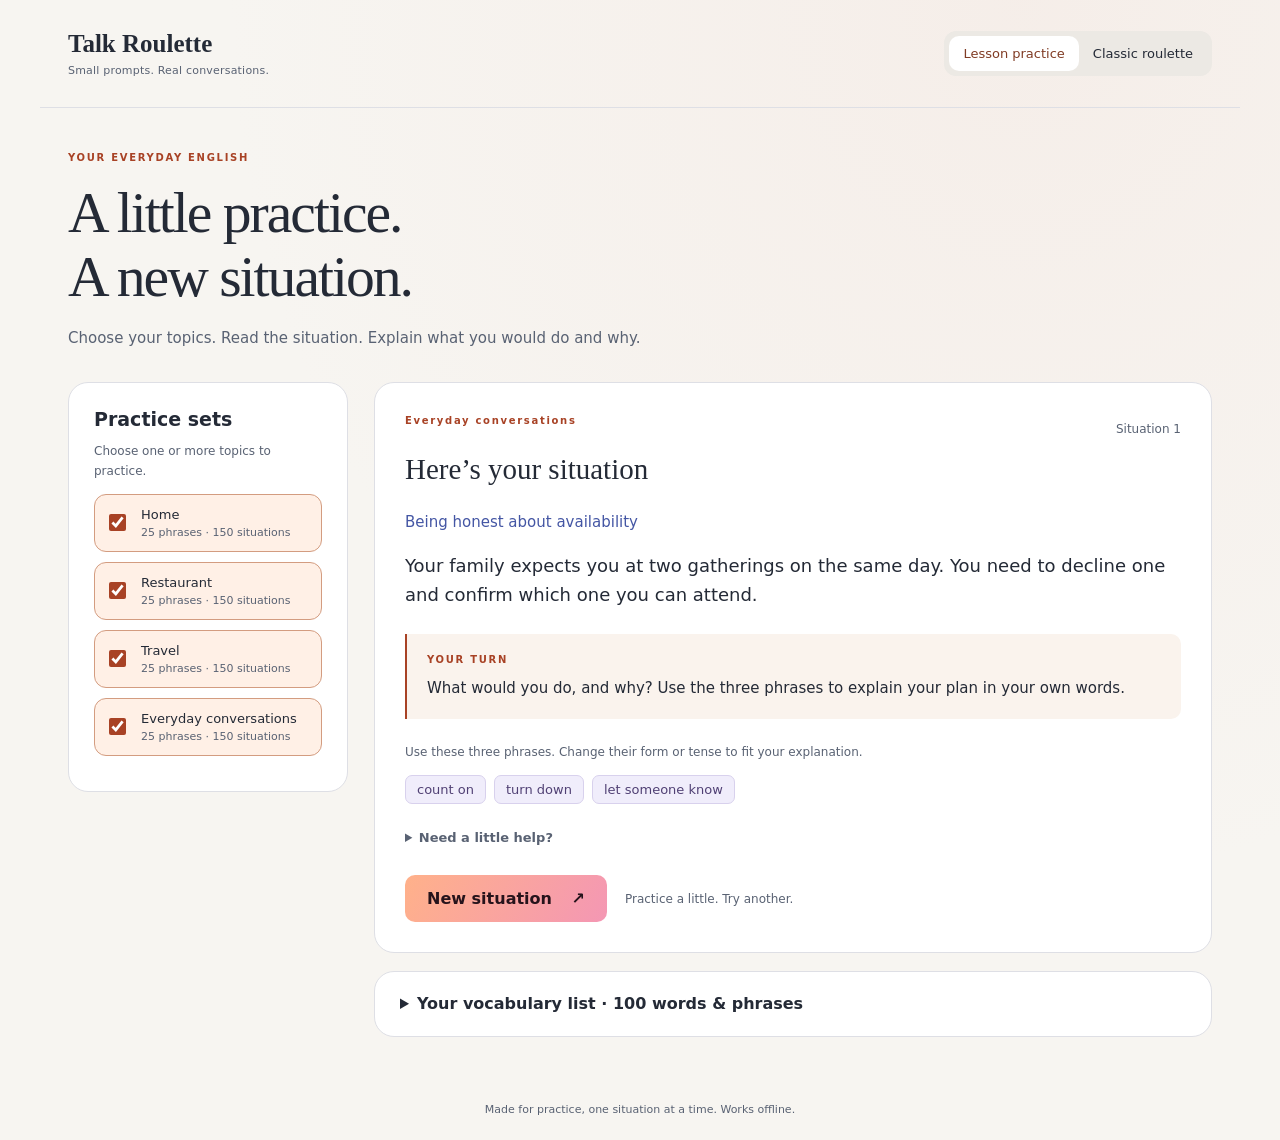
==== talk-roulette-local.html @ 89d262af "Add focused lesson practice with 600 situations" ====
<!doctype html>
<html lang="en">
<head>
  <meta charset="utf-8">
  <meta name="viewport" content="width=device-width, initial-scale=1">
  <meta name="referrer" content="no-referrer">
  <meta http-equiv="Content-Security-Policy" content="default-src 'none'; script-src 'sha256-+f0JRhlHV1u4j/34lYH5n1+6bMmKwL8dFDTgONapnpo=' 'sha256-XhkUv30HkVfGtqtSEreZ3VMHWz1HNEe2LLli3xcn6t0=' 'sha256-cMiueFPdESnlDl1tpIYiHzNS+eynvFLW+pqrecXkegc=' 'sha256-9LUTC6mT2Z07YOoJI+NYKPGxeoe4UgI3QazSeGYtF7g=' 'sha256-QkVeNTtOCby0p5GeZpmZKQQVy9H61ryTBzQaxYfEpSw=' 'sha256-vF025OTNYsyUqaZE3UYlLHuQPVr+I13N0RUQIiwR6gE=' 'sha256-mKtGWg82Imuj1qZDkVDITodIvvyqn/jSWbApBSGGFNY=' 'sha256-P1DRJq47t8rEwnHRCvlI/uJIp7CWoUbq+zN3R05e0s0=' 'sha256-ZBOpkyOiTLamJ7/kazFdhRZPqo9nmVDGp/2yr1srapk=' 'sha256-UBhR+LZJRrpOVf35M1cXKQkWTYa6MKkyT4suhoSghEk=' 'sha256-bs7nS7NuQ9psVlJmbypG0Hg+Tn9Vd6aorrNZZFEwCuk=' 'sha256-jIydXMTmCLUq4cNXGuu9qxNOhXQ/xGZ/Bs4CtIZgZP0=' 'sha256-yib/D6IRPqOoCMBdam6aX2Gv+PabU7okoq9OFKQu2gw=' 'sha256-Pn2omSu35x7U1Ux1uQQveVg5Ri0AQ8q3PGbRSs4l/Tk=' 'sha256-z4EFf5d/RNyv/p8qfxBh35ECWqGA9pK5/dHW1aoiSW4=' 'sha256-Q1oarDthIjd4i8uDq227d7ocByU9cgF2yhEYl2MxK6Y=' 'sha256-ij1s7N6skAjKtwfwikXidcQd2rsW6ZqkRCgFw77H05k=' 'sha256-zpotSf3alRjBlmgFWqmUjxkc6HnEou5CPu5vLT6xNcI=' 'sha256-Ay0xOU+L3UkQ7f04YeWyjYKT1fC8LINR+S+rWQGPm2Q=' 'sha256-A+uxzl5M8wzmVUL1gNlASUuQ7Lhn3UtP5m0Rg0Yxaxo=' 'sha256-hJeS+QMdokSL0hwn3Il37nTkaonFmW4JFaKz/KSpNOc=' 'sha256-lDssAZh33HTLPd367rzStL/ixxC+M/y3Zg3MazQ0Pbw=' 'sha256-WN8OWRLkWNrybqhWtjpu0NhsgEoTaCEDAM1KRnRzNkw='; style-src 'sha256-6LBCl2h7BvR854lHmk1/a404PgtTEFKU5ddB5mercrw='; img-src 'self' data:; connect-src 'none'; base-uri 'none'; form-action 'none'">
  <title>Talk Roulette | Lesson practice</title>
  <style>
:root{color-scheme:light;--bg:#f7f5f1;--panel:#ffffff;--ink:#242a36;--muted:#596273;--line:#dedfe5;--accent:#a84225;--blue:#4456a4;--radius:20px;font-family:Inter,system-ui,-apple-system,sans-serif;color:var(--ink);background:var(--bg)}

*{box-sizing:border-box}
[hidden]{display:none!important}
body{margin:0;background:radial-gradient(ellipse at 80% 0,#f2dfd855,transparent 55%);min-height:100vh}
button,input,textarea,select{font:inherit}
button,select,summary{cursor:pointer}
button{color:var(--ink);background:#f1f2f5;border:1px solid var(--line);padding:10px 14px;border-radius:10px}
button:hover{background:#e4e7ed}
button:disabled{opacity:.45;cursor:not-allowed}
a{color:inherit}
button:focus-visible,a:focus-visible,input:focus-visible,select:focus-visible,textarea:focus-visible,summary:focus-visible{outline:2px solid var(--accent);outline-offset:4px}
input,textarea,select{background:var(--panel);color:var(--ink);border:1px solid #a7afbd;border-radius:9px;padding:11px;width:100%}
textarea{resize:vertical}
input::placeholder,textarea::placeholder{color:var(--muted);opacity:1}
label{display:grid;gap:8px;font-size:13px;font-weight:600}
h1,h2,h3,p{margin-top:0}
h1{font-family:Georgia,serif;font-size:clamp(36px,4.5vw,58px);font-weight:400;letter-spacing:-2px;line-height:1.12;margin-bottom:16px}
h2{font-size:19px}
h3{font-size:15px}
p{line-height:1.65}
summary{font-weight:600;line-height:1.5}
details[open]>summary{margin-bottom:20px}

.topbar{max-width:1200px;margin:auto;padding:30px 28px;display:flex;justify-content:space-between;align-items:center;gap:22px;border-bottom:1px solid var(--line)}
.brand{font-family:Georgia,serif;font-weight:bold;font-size:25px;text-decoration:none}
.brand span{display:block;font-family:system-ui,sans-serif;font-weight:400;font-size:11px;letter-spacing:.2px;color:var(--muted);margin-top:6px}
nav{display:flex;padding:5px;background:#ece9e4;border-radius:12px}
nav button{border:0;background:transparent;font-size:13px}
nav button[aria-pressed=true]{background:#ffffff;color:#803b24}
main{max-width:1200px;margin:auto;padding:42px 28px}
.intro{margin-bottom:32px}
.intro>p:last-child{color:var(--muted);font-size:15px}
.eyebrow{font-size:10px;letter-spacing:1.7px;font-weight:700;color:var(--accent);margin-bottom:14px}
.workspace{display:grid;grid-template-columns:280px minmax(0,1fr);gap:26px;align-items:start}
.panel{background:var(--panel);border:1px solid var(--line);border-radius:var(--radius);padding:25px}
.section-heading{display:flex;justify-content:space-between;align-items:center;gap:10px}
.section-heading h2{margin-bottom:0}
.library .section-heading{margin-bottom:12px}
.small{font-size:12px}
.muted{color:var(--muted)}

.set-row{display:flex;gap:8px;align-items:center;margin:10px 0;padding:12px 10px;border:1px solid var(--line);border-radius:12px}
.set-row:has(input:checked){background:#fff0e6;border-color:#d39c80}
.set-row label{display:flex;flex:1;align-items:center;gap:12px;cursor:pointer;min-width:0}
.set-row input{width:17px;height:17px;accent-color:var(--accent);flex-shrink:0}
.set-row strong{display:block;font-weight:500;overflow-wrap:anywhere}
.set-row small{display:block;color:var(--muted);font-size:11px;font-weight:400;margin-top:4px}
.library>p:last-child{margin-bottom:0}
.practice-column{display:grid;gap:18px}

.challenge{padding:30px}
.challenge h2{font-family:Georgia,serif;font-size:29px;font-weight:400;margin-top:9px}
.scene-intro{color:var(--blue);font-size:15px;margin-bottom:16px}
#scene-events p{font-size:18px;line-height:1.65;margin-bottom:12px}
.task-box{background:#faf3ed;border-left:2px solid var(--accent);border-radius:0 10px 10px 0;padding:18px 20px;margin:24px 0}
.task-box .eyebrow{margin-bottom:8px}
.task-box p:last-child{margin-bottom:0;font-size:15px}
.chips{display:flex;gap:8px;flex-wrap:wrap}
.chip{background:#f0edfb;border:1px solid #d8d1ed;border-radius:7px;padding:6px 11px;font-size:13px;color:#504074;overflow-wrap:anywhere}
#hints{margin-top:24px}
#hints summary{font-size:13px;color:var(--muted)}
.hint-entry{font-size:13px;border-top:1px solid var(--line);padding-top:12px}
.hint-entry p{margin:6px 0;color:var(--muted)}
.hint-entry strong{color:var(--ink)}
.generate-row{display:flex;gap:18px;align-items:center;margin-top:28px}
.primary{background:linear-gradient(120deg,#ffb18a,#f497b4);border:0;color:#26131b;font-weight:700;padding:14px 22px}
.primary:hover{background:#ffbf9e}
.primary span{margin-left:14px}
.vocabulary{padding:20px 25px}
.vocab-group{margin-top:20px}
.vocab-word{display:flex;gap:16px;padding:10px 0;border-top:1px solid var(--line);font-size:13px}
.vocab-word strong{min-width:115px;flex:0 0 30%;overflow-wrap:anywhere}
.vocab-word span{color:var(--muted)}

footer{padding:24px;text-align:center;color:var(--muted);font-size:11px}
#roulette-panel{max-width:760px;margin:40px auto;text-align:center}
.classic-card{margin:30px 0;min-height:240px;display:flex;flex-direction:column;justify-content:center}
.classic-card h2{font-size:30px;line-height:1.5;font-family:Georgia,serif;font-weight:400}
#roulette-panel>.muted{margin-top:20px}

@media(max-width:800px){.workspace{grid-template-columns:1fr}
.library #set-list{display:grid;grid-template-columns:1fr 1fr;gap:0 12px}
.intro br{display:none}
.topbar{padding:22px 20px}
main{padding:28px 20px}
.topbar{align-items:flex-start}
.brand span{max-width:160px}
nav{flex-direction:column}
.challenge{padding:24px}
.generate-row>.small{display:none}
}

@media(max-width:450px){.library #set-list{grid-template-columns:1fr}
.topbar{gap:10px}
.brand{font-size:22px}
nav button{font-size:11px;padding:8px}
.panel{padding:20px}
main{padding:28px 14px}
.library #set-list{gap:0}
.set-row{margin:5px 0}
.vocab-word{gap:10px}
}

@media(prefers-reduced-motion:no-preference){button{transition:background .15s ease}
.challenge{animation:appear .3s ease}
@keyframes appear{from{opacity:.4;transform:translateY(6px)}
to{opacity:1;transform:none}
}
}

</style>
</head>
<body>
  <header class="topbar">
    <a class="brand" href="#">Talk Roulette<span>Small prompts. Real conversations.</span></a>
    <nav aria-label="Practice mode">
      <button id="lesson-mode" aria-pressed="true">Lesson practice</button>
      <button id="roulette-mode" aria-pressed="false">Classic roulette</button>
    </nav>
  </header>
  <main>
    <section id="lesson-panel" aria-labelledby="page-title">
      <div class="intro"><p class="eyebrow">YOUR EVERYDAY ENGLISH</p><h1 id="page-title">A little practice.<br>A new situation.</h1><p>Choose your topics. Read the situation. Explain what you would do and why.</p></div>
      <div class="workspace">
        <aside class="panel library" aria-labelledby="sets-heading">
          <div class="section-heading"><h2 id="sets-heading">Practice sets</h2></div>
          <p class="small muted">Choose one or more topics to practice.</p>
          <div id="set-list"></div>
        </aside>
        <div class="practice-column">
          <article class="panel challenge" aria-labelledby="situation-heading">
            <div id="challenge-content" aria-live="polite" aria-atomic="true">
              <div class="section-heading"><p id="context-label" class="eyebrow"></p><span id="round-label" class="small muted"></span></div>
              <h2 id="situation-heading">Here’s your situation</h2>
              <p id="scene-intro" class="scene-intro"></p><div id="scene-events"></div>
              <div class="task-box"><p class="eyebrow">YOUR TURN</p><p id="task"></p></div>
              <p class="small muted">Use these three phrases. Change their form or tense to fit your explanation.</p><div id="target-words" class="chips"></div>
            </div>
            <details id="hints"><summary>Need a little help?</summary><div id="hint-content"></div></details>
            <div class="generate-row"><button id="next" class="primary">New situation <span aria-hidden="true">↗</span></button><span class="small muted">Practice a little. Try another.</span></div>
          </article>
          <details class="panel vocabulary"><summary id="vocabulary-summary">Your vocabulary list</summary><div id="vocabulary-list"></div></details>
        </div>
      </div>
    </section>
    <section id="roulette-panel" hidden aria-labelledby="classic-title"><p class="eyebrow">THE ORIGINAL</p><h1 id="classic-title">One minute on anything.</h1><article class="panel classic-card" aria-live="polite"><p id="classic-label" class="eyebrow">WORD OR QUESTION</p><h2 id="classic-prompt">Press the button and start talking.</h2></article><button id="classic-next" class="primary">Generate</button><p class="muted">50 words. 50 questions. Plenty to talk about.</p></section>
  </main>
  <footer>Made for practice, one situation at a time. Works offline.</footer>
  <script>
// 50 questions + 50 words, pulled from mixed themes.
// Each item is designed to sustain at least one minute of talking.

const QUESTIONS = [
  { theme: "Tech",        text: "If you could delete one app from every phone on Earth, which one — and what would people do instead?" },
  { theme: "Tech",        text: "What piece of technology from your childhood do you actually miss?" },
  { theme: "Tech",        text: "Should robots take the jobs people enjoy, or only the jobs people hate?" },
  { theme: "Tech",        text: "What small invention changed your daily life more than the internet did?" },
  { theme: "Tech",        text: "If your phone could talk about you for one minute, what would it say?" },
  { theme: "Tech",        text: "Would you let an AI plan a whole week of your life? Where would you draw the line?" },
  { theme: "Science",     text: "What did you believe as a child that turned out to be completely wrong?" },
  { theme: "Science",     text: "If you could understand one animal's language for a day, which animal would you pick?" },
  { theme: "Science",     text: "Why are people afraid of things that are statistically very safe?" },
  { theme: "Science",     text: "What experiment would you run if money and rules didn't exist?" },
  { theme: "Science",     text: "Is it better to know the truth or to be happy?" },
  { theme: "Space",       text: "Would you take a one-way ticket to Mars? What three things would go in your bag?" },
  { theme: "Space",       text: "If aliens watched Earth for exactly one day, what would confuse them most?" },
  { theme: "Space",       text: "What should we send into space as a message about humans?" },
  { theme: "Space",       text: "Will humans live on another planet in your lifetime? Do you want that?" },
  { theme: "Sports",      text: "Why do people cry about a game they didn't play in?" },
  { theme: "Sports",      text: "Invent a sport that doesn't exist yet. How do you win it?" },
  { theme: "Sports",      text: "Is losing more useful than winning?" },
  { theme: "Sports",      text: "If you had to be a professional athlete tomorrow, which sport gives you the best chance?" },
  { theme: "Food",        text: "What food does everyone love that you secretly don't understand?" },
  { theme: "Food",        text: "Describe your perfect meal — and say who is sitting at the table." },
  { theme: "Food",        text: "Should restaurants have no menu at all and just cook what they want for you?" },
  { theme: "Food",        text: "What smell from a kitchen will you never forget?" },
  { theme: "Travel",      text: "What is the strangest place you have ever slept?" },
  { theme: "Travel",      text: "Ten cities once, or one city ten times?" },
  { theme: "Travel",      text: "You have to live inside an airport for a month. How do you survive it?" },
  { theme: "Travel",      text: "Which city do you want to see before it changes completely?" },
  { theme: "Music",       text: "What song would you use to describe your last year?" },
  { theme: "Music",       text: "Can you hate a song and still sing along to it? Why does that happen?" },
  { theme: "Music",       text: "If your morning had a soundtrack, what would be playing?" },
  { theme: "Art",         text: "Should famous paintings stay in museums, or hang in the street where everyone sees them?" },
  { theme: "Film",        text: "Which movie ending would you rewrite, and how?" },
  { theme: "History",     text: "Which year in history would you visit for exactly one hour?" },
  { theme: "History",     text: "What thing we do today will look completely crazy in 100 years?" },
  { theme: "History",     text: "Who from the past would be most shocked by the world right now?" },
  { theme: "Nature",      text: "If you could stop one season from ever ending, which one?" },
  { theme: "Nature",      text: "What natural place made you feel small?" },
  { theme: "Nature",      text: "Should some parts of the world be closed to people forever?" },
  { theme: "Mind",        text: "What lie do people tell themselves every morning?" },
  { theme: "Mind",        text: "Do you become a slightly different person in another language?" },
  { theme: "Mind",        text: "What compliment do you still remember years later?" },
  { theme: "Mind",        text: "Can you be close friends with someone who disagrees with you about everything?" },
  { theme: "Mind",        text: "What makes a stranger interesting in the first ten seconds?" },
  { theme: "Work",        text: "If work paid nothing, what would you still get up and do?" },
  { theme: "Work",        text: "You get one free year and enough money. What happens in that year?" },
  { theme: "Work",        text: "Should everyone have to work one month in a shop or a restaurant?" },
  { theme: "Money",       text: "What is the best thing you ever bought for very little money?" },
  { theme: "Everyday",    text: "Which rule in your country would you delete tomorrow morning?" },
  { theme: "Future",      text: "What will your generation be remembered for?" },
  { theme: "Future",      text: "If you had to teach one skill to every person alive, what would it be?" }
];

const WORDS = [
  { theme: "Tech",     text: "Algorithm" },
  { theme: "Tech",     text: "Notification" },
  { theme: "Tech",     text: "Password" },
  { theme: "Tech",     text: "Robot" },
  { theme: "Tech",     text: "Screen time" },
  { theme: "Tech",     text: "Drone" },
  { theme: "Science",  text: "Gravity" },
  { theme: "Science",  text: "Evolution" },
  { theme: "Science",  text: "Experiment" },
  { theme: "Science",  text: "Brain" },
  { theme: "Science",  text: "Energy" },
  { theme: "Space",    text: "Black hole" },
  { theme: "Space",    text: "Astronaut" },
  { theme: "Space",    text: "Telescope" },
  { theme: "Space",    text: "Orbit" },
  { theme: "Space",    text: "Moon landing" },
  { theme: "Sports",   text: "Marathon" },
  { theme: "Sports",   text: "Referee" },
  { theme: "Sports",   text: "Teammate" },
  { theme: "Sports",   text: "Injury" },
  { theme: "Sports",   text: "Stadium" },
  { theme: "Food",     text: "Spice" },
  { theme: "Food",     text: "Leftovers" },
  { theme: "Food",     text: "Street food" },
  { theme: "Food",     text: "Breakfast" },
  { theme: "Travel",   text: "Airport" },
  { theme: "Travel",   text: "Suitcase" },
  { theme: "Travel",   text: "Border" },
  { theme: "Travel",   text: "Souvenir" },
  { theme: "Travel",   text: "Map" },
  { theme: "Nature",   text: "Thunderstorm" },
  { theme: "Nature",   text: "Desert" },
  { theme: "Nature",   text: "Sunrise" },
  { theme: "Nature",   text: "Ocean floor" },
  { theme: "Music",    text: "Rhythm" },
  { theme: "Music",    text: "Silence" },
  { theme: "Art",      text: "Graffiti" },
  { theme: "Art",      text: "Museum" },
  { theme: "History",  text: "Revolution" },
  { theme: "History",  text: "Ruins" },
  { theme: "History",  text: "Castle" },
  { theme: "Mind",     text: "Memory" },
  { theme: "Mind",     text: "Boredom" },
  { theme: "Mind",     text: "Jealousy" },
  { theme: "Mind",     text: "Curiosity" },
  { theme: "Mind",     text: "Habit" },
  { theme: "Work",     text: "Deadline" },
  { theme: "Work",     text: "Salary" },
  { theme: "Work",     text: "Retirement" },
  { theme: "Everyday", text: "Superstition" }
];

</script>
  <script>
// Content files register vocabulary separately from complete, matching situations.
window.PracticeContent = {
  vocabulary: {},
  situations: { home: [], restaurant: [], travel: [], everyday: [] },
  add(set, context, terms, scenes) {
    const target = this.situations[set];
    for (const text of scenes) {
      target.push({ id: `${set}-${target.length + 1}`, context, terms, text });
    }
  }
};

</script>
  <script>
PracticeContent.vocabulary.home = [
  ['wipe down', 'Clean a surface with a cloth.', 'I wiped down the table after breakfast.'],
  ['scrub off', 'Remove something by rubbing hard.', 'I scrubbed the dried sauce off the tray.'],
  ['clear out', 'Remove unwanted things from a space.', 'We cleared out the cupboard to make room.'],
  ['get rid of', 'Remove something you no longer want.', 'I need to get rid of this broken chair.'],
  ['air out', 'Let fresh air into a room or item.', 'I opened the windows to air out the room.'],
  ['put together', 'Assemble something from separate parts.', 'We put together the new bookshelf.'],
  ['take apart', 'Separate something into its pieces.', 'We took apart the desk before moving it.'],
  ['put away', 'Return something to its proper place.', 'Please put away your tools when you finish.'],
  ['sort out', 'Organize something or solve a problem.', 'We need to sort out the bills.'],
  ['stock up on', 'Get extra supplies for later.', 'We stocked up on groceries before the storm.'],
  ['run out of', 'Have none of something left.', 'We have run out of laundry detergent.'],
  ['make room for', 'Create space for someone or something.', 'I moved the boxes to make room for a desk.'],
  ['pick up', 'Collect something or lift it from a surface.', 'I picked up the toys from the floor.'],
  ['take out', 'Move something from inside to outside.', 'I took out the rubbish after dinner.'],
  ['hang up', 'Put something on a hook or hanger.', 'I hung up my wet coat near the door.'],
  ['fold up', 'Fold something into a smaller shape.', 'We folded up the spare chairs.'],
  ['look after', 'Take care of someone or something.', 'Could you look after my plants this weekend?'],
  ['deal with', 'Take action to handle a problem or task.', 'We need to deal with the damp cupboard.'],
  ['set up', 'Arrange something so it is ready to use.', 'I set up a desk in the spare room.'],
  ['turn down', 'Reduce a setting, such as volume or heat.', 'Could you turn down the music?'],
  ['turn off', 'Stop a device or supply from operating.', 'I turned off the lights before leaving.'],
  ['check on', 'See whether someone or something is all right.', 'I will check on the plants tomorrow.'],
  ['keep up with', 'Continue managing tasks as they arise.', 'I struggle to keep up with the laundry.'],
  ['give away', 'Give something to someone without charging.', 'We gave away the clothes we no longer needed.'],
  ['put off', 'Delay doing something until later.', 'I cannot put off cleaning the spare room any longer.']
];

</script>
  <script>
PracticeContent.add('home', 'Cleaning up at home', ['wipe down', 'scrub off', 'put away'], [
  'Breakfast has left sticky juice on the table and dried porridge on a bowl. The clean dishes are still on the draining board.',
  'After baking, the worktop is dusty with flour and icing has hardened on a tray. Your baking tools are scattered nearby.',
  'You have finished a craft project. Glue has dried on a plastic mat, the desk is dusty, and your supplies need storing.',
  'A family dinner is over. The table is greasy, sauce is stuck to a serving dish, and clean glasses are waiting on a tray.',
  'You have repotted some plants. Soil covers the bench, mud has dried on a plastic pot, and your gardening tools are lying outside.'
]);
PracticeContent.add('home', 'Making space at home', ['clear out', 'get rid of', 'make room for'], [
  'Your wardrobe is packed with clothes you never wear. Several hangers are broken, and your winter coats have nowhere to go.',
  'The spare room is full of old boxes. Some are damaged beyond use, and a relative needs space to stay next week.',
  'Your kitchen drawer is jammed with unused utensils and broken gadgets. You have bought a new set of cooking tools.',
  'The garage is crowded with abandoned projects. Some materials are unusable, and you need space for your bicycle.',
  'A storage cupboard contains expired products and things nobody uses. You need somewhere to keep fresh towels for visitors.'
]);
PracticeContent.add('home', 'Freshening a room', ['air out', 'wipe down', 'put away'], [
  'A guest room has been closed for months. The bedside table is dusty, and spare blankets are piled on the chair.',
  'After a long study session, your room feels stuffy. There are drink marks on the desk and books covering the bed.',
  'The living room smells of cooking. The coffee table is sticky, and board games from last night are still on the floor.',
  'You have unpacked a room after decorating. It smells stale, the shelves are dusty, and household supplies need returning to their cupboards.',
  'Rain kept everyone indoors all weekend. The playroom feels stuffy, the low table is grubby, and toys are scattered everywhere.'
]);
PracticeContent.add('home', 'Sorting household belongings', ['sort out', 'give away', 'put away'], [
  'You have mixed together winter clothes, summer clothes, and things that no longer fit. A charity collection is coming tomorrow.',
  'Three boxes contain books from different rooms. Some are duplicates you could donate; the rest belong on your shelves.',
  'You have inherited a collection of kitchenware. Your neighbor wants the spare mugs, but first you need to decide what to keep.',
  'Your children have mixed their current toys with ones they have outgrown. A younger cousin would enjoy the unused ones.',
  'Old hobby supplies cover the dining table. A community group can use the materials you no longer need, and you want your table back.'
]);
PracticeContent.add('home', 'Finishing a household cleanup', ['pick up', 'take out', 'wipe down'], [
  'After a party, paper cups are scattered on the floor, the rubbish bin is full, and the table is covered in drink rings.',
  'You have opened several deliveries. Packaging covers the floor, the recycling box is full, and dust has settled on the hallway shelf.',
  'After a picnic in the garden, napkins are scattered on the grass, rubbish needs carrying outside, and the patio table is sticky.',
  'The children have finished making decorations. Paper scraps cover the floor, the wastebasket is full, and glitter is on the table.',
  'You have cleaned a cupboard. Loose wrappers remain on the floor, a rubbish bag is ready by the door, and the empty shelves are dusty.'
]);
PracticeContent.add('home', 'Managing laundry', ['hang up', 'fold up', 'put away'], [
  'The washing machine has finished. Shirts need drying on hangers, dry towels are spread over the sofa, and your drawers are empty.',
  'You are packing away laundry before visitors arrive. Damp jackets need hanging, clean bedding needs folding, and socks need returning to drawers.',
  'Your teenager has left clean clothes in a heap. Some shirts are still damp, while the dry T-shirts need folding and storing.',
  'Rain interrupted laundry day. Coats need an indoor drying spot, dry sheets are lying on the bed, and clean clothes block the hallway.',
  'You have washed the guest-room linen. A damp dressing gown needs hanging, the spare blanket needs folding, and everything needs a proper place.'
]);
PracticeContent.add('home', 'Preparing for a busy week', ['stock up on', 'run out of', 'put away'], [
  'There is no laundry detergent left, and next week will be busy. A grocery delivery has also arrived and is blocking the kitchen.',
  'You have used the last roll of kitchen paper. Several relatives are visiting for the weekend, and your latest shopping is still in bags.',
  'There is no breakfast cereal left. You want enough groceries for a week of early starts, but the cupboard needs organizing after shopping.',
  'The last dishwasher tablet is gone. You will be cooking for friends for several days, and yesterday’s supplies remain on the counter.',
  'You have no bin bags left. Shops will close for a holiday, and the household supplies you already bought still need storing.'
]);
PracticeContent.add('home', 'Dealing with unpleasant smells', ['deal with', 'air out', 'take out'], [
  'An old food container has made the kitchen smell unpleasant. The rubbish bag is full, and the windows have been closed all morning.',
  'A bag of damp sports clothes has been forgotten in the hallway. Some rubbish is nearby, and fresh air would help the room.',
  'The room smells after a gathering. Leftover food is sitting in the bin, and the closed windows are making it worse.',
  'A cupboard smells because a rubbish bag was left inside overnight. You need to remove the source and bring in fresh air.',
  'You return after a weekend away and notice a smell from the kitchen bin. The apartment also feels stale and needs attention.'
]);
PracticeContent.add('home', 'Resetting a shared space', ['clear out', 'scrub off', 'put away'], [
  'The fridge contains forgotten leftovers, a shelf has dried jam on it, and fresh groceries are waiting to be stored.',
  'A shared craft cupboard is full of empty containers. Paint has dried on its washable tray, and useful supplies are piled outside.',
  'Your utility cupboard is full of empty bottles. Detergent has dried on a removable tray, and clean cloths have nowhere to go.',
  'The outdoor storage box is full of old packaging. Mud is stuck to a plastic mat, and garden cushions need storing.',
  'The lunchbox cupboard is full of containers without lids. Dried food is stuck to a washable shelf liner, and clean boxes need organizing.'
]);
PracticeContent.add('home', 'Keeping daily mess manageable', ['keep up with', 'put off', 'set up'], [
  'Laundry keeps piling up because you delay it until Sunday. You want a simple washing routine that fits around work.',
  'You leave all cleaning until guests announce a visit. You need a weekly schedule so everyday tasks stop becoming overwhelming.',
  'Household paperwork is months behind because you avoid opening letters. You want a small system for dealing with new mail.',
  'You keep postponing meal planning and cannot manage weekday shopping. You want a regular time and place to plan meals.',
  'The shared kitchen is always untidy because everyone delays washing up. You want a manageable routine for the whole household.'
]);

</script>
  <script>
PracticeContent.add('home', 'Changing a room', ['take apart', 'put together', 'make room for'], [
  'An old desk will not fit through the doorway in one piece. A flat-pack replacement has arrived, but the room is crowded.',
  'You are replacing a large bed with a smaller one. The old frame needs dismantling before you can assemble the new bed.',
  'A visitor needs the spare room. A bulky shelving unit must be dismantled, and a new folding bed still needs assembling.',
  'Your home office needs a bigger work surface. The old table is too wide to move intact, and the new desk comes in pieces.',
  'You are creating a play area. An old cabinet must be dismantled, and a new toy-storage unit needs assembling in its place.'
]);
PracticeContent.add('home', 'Starting a household project', ['set up', 'put together', 'put away'], [
  'You want a quiet reading corner. A small shelf needs assembling, a lamp needs positioning, and your tools cannot stay on the floor.',
  'You are preparing a craft area. The table arrives in pieces, your materials need arranging, and the assembly tools need a safe storage place.',
  'You want a workspace in the spare room. The chair needs assembling, the computer needs arranging, and packaging tools are scattered around.',
  'You are making a garden seating area. A bench needs assembling, cushions need arranging, and tools must be stored before children come outside.',
  'You are preparing a homework corner. A small desk needs assembling, school supplies need arranging, and the toolbox is blocking the chair.'
]);
PracticeContent.add('home', 'Handling shared household jobs', ['sort out', 'deal with', 'keep up with'], [
  'Nobody knows whose turn it is to clean. Small jobs are being missed, and the shared kitchen has become difficult to manage.',
  'Your housemates disagree about bills. Payments are getting missed, and you need an arrangement that everyone can maintain.',
  'The household shopping list is confusing. Important supplies are repeatedly forgotten, and you want a system that is easier to manage.',
  'Repairs are being reported in several different chats. Some have been forgotten, and you need a clear way to track outstanding problems.',
  'Everyone assumes someone else is feeding the pet. You need to resolve the confusion and maintain a reliable daily routine.'
]);
PracticeContent.add('home', 'Moving furniture safely', ['take apart', 'clear out', 'set up'], [
  'A large desk must move into the spare room. Its legs need removing, and the destination is full of boxes.',
  'You are turning a storage room into an office. A shelving unit needs dismantling before you can empty the room and arrange a workspace.',
  'A bed must move downstairs for a visiting relative. The frame needs dismantling, and the downstairs room is full of stored belongings.',
  'You want the dining table in a different room. It needs dismantling to pass through the hall, and old storage boxes are in the way.',
  'Your exercise equipment needs a dedicated room. An oversized shelf must be dismantled, and the old storage area needs emptying first.'
]);
PracticeContent.add('home', 'Preparing for someone to stay', ['make room for', 'hang up', 'put away'], [
  'Your friend arrives with a suitcase and a long coat. The wardrobe is full of your clothes, and personal items cover the guest bed.',
  'A relative is staying for a month. They need storage space and somewhere for their jackets, but your spare room is crowded.',
  'Two guests are arriving after a rainy journey. They need room for bags and somewhere for wet coats, while your things cover the chairs.',
  'Your sibling is moving in temporarily. Their work shirts need hanging, but the wardrobe contains your spare bedding and unused bags.',
  'You are hosting a weekend visitor. Their formal clothes need hanging, and the drawers you offered are still full of your belongings.'
]);
PracticeContent.add('home', 'Looking after a home while someone is away', ['look after', 'check on', 'turn off'], [
  'Your neighbor asks you to care for their plants. You also need to check the apartment occasionally and switch off any forgotten lights.',
  'A friend is away for a week and asks you to care for their cat. They want daily visits and a lamp switched off each morning.',
  'Your parents are traveling and leave you in charge of the house. They ask you to inspect it and switch off unused appliances.',
  'You are caring for a friend’s balcony plants. They ask you to visit after the rain and stop the watering timer if it is unnecessary.',
  'A relative asks you to care for their aquarium. You need to inspect it daily and switch off the room lights when you leave.'
]);
PracticeContent.add('home', 'Sharing a home considerately', ['turn down', 'deal with', 'look after'], [
  'You are caring for a sleeping child while a housemate plays loud music. You need to handle the noise without starting an argument.',
  'You are caring for an elderly relative who needs a quiet afternoon. The television is loud, and the household needs a solution.',
  'You are watching a nervous pet while guests speak over loud music. The pet is upset, and you want a calmer room.',
  'A family member recovering from illness is resting while the radio plays loudly. You are responsible for their comfort this afternoon.',
  'You are babysitting during a video call in the next room. The speakers are too loud, and the child cannot settle.'
]);
PracticeContent.add('home', 'Reducing household energy use', ['turn down', 'turn off', 'keep up with'], [
  'Your electricity bills are rising. The heating is stronger than needed, lights stay on in empty rooms, and nobody checks daily usage.',
  'The apartment feels too warm at night. Unused devices remain on, and you want a routine that keeps energy use under control.',
  'You share a house where the television stays loud and running after everyone leaves. You want an easy daily shutdown routine.',
  'Your family forgets lights and uses more heating than necessary. You need a manageable way to track these habits each evening.',
  'You work from home and leave equipment running after work. The heating is high, and you want to manage energy use more consistently.'
]);
PracticeContent.add('home', 'Passing on useful belongings', ['give away', 'clear out', 'pick up'], [
  'You are emptying a cupboard of spare mugs. A neighbor wants them for free and asks when they can collect them.',
  'You are emptying the garage and find a usable bicycle. A local family would like it if they can collect it this weekend.',
  'Your bookshelf is overcrowded. A community group wants your unwanted books and offers to collect them on Friday.',
  'You are emptying a room before decorating. Someone wants your spare desk for free but can only collect it after work.',
  'Your wardrobe contains good clothes you no longer need. A friend wants them and has arranged a collection time.'
]);
PracticeContent.add('home', 'Finishing a repair visit', ['deal with', 'wipe down', 'put away'], [
  'A plumber has fixed a leak but left water marks on the cabinet. The remaining mess and household tools need attention.',
  'A repair worker has adjusted a cupboard door. Dust covers the shelf, and your toolbox is still blocking the kitchen.',
  'A technician has moved the television to repair a connection. The stand is dusty, and spare cables are scattered nearby.',
  'You have fixed a loose drawer handle. Marks remain on the front, and tools are spread across the table.',
  'A curtain rail has been repaired. Dust covers the windowsill, and screws and tools are still lying on a chair.'
]);

</script>
  <script>
PracticeContent.add('home', 'Organizing a busy morning', ['pick up', 'put away', 'check on'], [
  'You are leaving for work. Toys cover the hallway, breakfast items are still out, and you want to see whether your child is ready.',
  'The school run starts soon. Clothes are scattered across the landing, cereal boxes are on the table, and the pet needs a quick check.',
  'Your taxi will arrive in ten minutes. Shoes block the doorway, toiletries cover the counter, and a relative may still be asleep.',
  'You are preparing for an early appointment. Yesterday’s post is on the floor, shopping bags need storing, and your housemate needs waking.',
  'You are leaving for a day trip. Picnic equipment is scattered around, unused food needs storing, and you need to check the plants.'
]);
PracticeContent.add('home', 'Preparing for a gathering', ['stock up on', 'set up', 'make room for'], [
  'Eight friends are coming for dinner. You need extra drinks, somewhere to serve food, and space for more chairs.',
  'You are hosting a board-game afternoon. Snacks are low, the gaming table needs preparing, and bags are occupying the seating area.',
  'Your family is visiting for a birthday lunch. You need extra plates, a serving area, and space for a high chair.',
  'You are arranging a neighborhood tea afternoon. Supplies are low, tables need preparing, and the entrance is crowded with furniture.',
  'Friends are coming to watch a film. You need more snacks, the projector needs arranging, and some furniture blocks the screen.'
]);
PracticeContent.add('home', 'Packing up after guests leave', ['fold up', 'put away', 'take out'], [
  'The party is over. Spare folding chairs fill the room, serving dishes need storing, and rubbish bags are waiting by the door.',
  'Your weekend guests have left. A portable bed needs folding, clean blankets need storing, and the recycling box is full.',
  'The garden gathering has finished. Folding tables are still outside, cushions need storing, and empty bottles need carrying out.',
  'After a family meal, a folding table blocks the hall. The extra cutlery needs storing, and the kitchen bin is full.',
  'Your craft group has gone home. Folding stools remain around the room, supplies need storing, and paper waste needs carrying outside.'
]);
PracticeContent.add('home', 'Avoiding last-minute chores', ['put off', 'keep up with', 'sort out'], [
  'You have delayed dealing with household bills and now several are due. You need to organize them and avoid falling behind again.',
  'You keep delaying wardrobe organization until you cannot find clean work clothes. You want a system you can maintain.',
  'You have postponed filing important letters for months. An appointment now requires several documents that you cannot find.',
  'You keep delaying the weekly shop and cannot manage supplies. You need to organize a list that matches what the household uses.',
  'You avoid checking repair requests until something becomes urgent. You want to organize the list and manage small jobs regularly.'
]);
PracticeContent.add('home', 'Caring for household plants', ['look after', 'check on', 'make room for'], [
  'A friend has left you several plants to care for. They need regular checks, but your sunny windowsill is already crowded.',
  'You have brought delicate plants indoors for winter. You need to inspect them regularly and find enough space near the light.',
  'Your neighbor asks you to care for seedlings while they travel. You need a suitable spot and a plan for regular checks.',
  'A relative gives you a large houseplant. It needs attention and occasional checks, but there is no space beside your existing plants.',
  'You are caring for plants from an office during a holiday closure. You need to arrange enough space and check their condition.'
]);
PracticeContent.add('home', 'Handling a smaller living space', ['fold up', 'make room for', 'put away'], [
  'You work in a small living room. A folding desk occupies the dining area, and a visitor needs space to sit.',
  'Your exercise mat and equipment cover the bedroom floor. You need to fold the mat and free space for getting dressed.',
  'A portable drying rack blocks your kitchen. The laundry is dry, and you need space to prepare dinner.',
  'Your child has finished playing in a folding tent. The toys are outside it, and the family needs the living room back.',
  'A folding guest bed occupies your home office. Your visitor has left, and you need room for tomorrow’s work.'
]);
PracticeContent.add('home', 'Replacing worn-out household items', ['get rid of', 'put together', 'take out'], [
  'A damaged chair cannot be repaired. A new chair has arrived in pieces, and the old one needs moving outside for collection.',
  'Your broken shelf is being replaced by a flat-pack unit. The unusable pieces need disposing of and carrying out of the room.',
  'An old storage box has sharp broken edges. Its replacement needs assembling, and the damaged box cannot remain indoors.',
  'A broken shoe rack is blocking the hallway. A replacement has arrived in parts, and the old rack needs carrying to the collection point.',
  'A damaged side table needs replacing. The new one requires assembly, and the old one must be removed for an arranged collection.'
]);
PracticeContent.add('home', 'Making a shared room comfortable', ['air out', 'turn down', 'set up'], [
  'Friends are coming for a quiet film night. The room is stuffy, the speakers are loud, and the screen is not ready.',
  'You are preparing a room for a study group. It needs fresh air, quieter background music, and a suitable table arrangement.',
  'A guest will use the spare room for a video interview. It is stuffy, the heater is too high, and the desk needs arranging.',
  'You are preparing a family reading afternoon. The room feels stale, the television is loud, and chairs need arranging near the books.',
  'A relative wants to rest after a journey. The bedroom needs fresh air, the radio is loud, and the spare bed is not ready.'
]);
PracticeContent.add('home', 'Sharing everyday responsibilities', ['look after', 'keep up with', 'sort out'], [
  'You and your sibling are caring for a relative this week. Daily chores are falling behind because nobody has agreed who does what.',
  'Your housemate is away, leaving you to care for a pet. You also need a workable plan for the extra household jobs.',
  'You are caring for a child during a busy workweek. Laundry and meals are getting missed, and the family needs a clearer arrangement.',
  'Two households are sharing pet care during the holidays. Daily tasks are being duplicated or missed, so the schedule needs organizing.',
  'You are caring for your parents’ house while they move. Regular cleaning is falling behind, and you need to organize the remaining jobs.'
]);
PracticeContent.add('home', 'Getting ready to leave home', ['check on', 'turn off', 'put away'], [
  'You are leaving for a weekend away. Food is still on the counter, several lights are on, and you want to inspect the rooms.',
  'You are the last person leaving after dinner. Clean dishes are still out, the television is running, and the house needs a final check.',
  'You are leaving a holiday cottage. Household equipment needs storing, lights are on, and you want to check every room before departing.',
  'Your family is going out for the day. Craft supplies are scattered around, a fan is running in an empty room, and the pet needs checking.',
  'You are finishing work in your home office. Papers need storing, unused equipment is running, and you want to check the rest of the house.'
]);

</script>
  <script>
PracticeContent.vocabulary.restaurant = [
  ['wipe down', 'Clean a surface with a cloth.', 'I wiped down the bar before opening.'],
  ['scrub off', 'Remove something by rubbing hard.', 'I scrubbed the sauce off the serving tray.'],
  ['clear away', 'Remove things that are no longer needed.', 'We cleared away the empty plates.'],
  ['put away', 'Place something in its proper storage space.', 'I put away the clean glasses.'],
  ['stock up on', 'Get extra supplies for later.', 'We need to stock up on napkins.'],
  ['run out of', 'Have none of something left.', 'We have run out of orange juice.'],
  ['sort out', 'Organize something or solve a problem.', 'I will sort out the mistake on your bill.'],
  ['take over', 'Start doing a job someone else was doing.', 'Can you take over at the bar?'],
  ['fill in for', 'Temporarily do someone else’s job.', 'I am filling in for the host today.'],
  ['hand over', 'Pass responsibility or information to someone.', 'I will hand over the bookings to the next shift.'],
  ['check on', 'See whether someone needs help or something is ready.', 'Could you check on table four?'],
  ['follow up on', 'Check the progress of an earlier request.', 'I will follow up on your missing order.'],
  ['bring out', 'Carry something out to customers.', 'I will bring out the main courses shortly.'],
  ['send back', 'Return something because it is not suitable.', 'The customer sent back the cold soup.'],
  ['heat up', 'Make something warmer.', 'The kitchen will heat up the soup.'],
  ['cut down on', 'Reduce the amount of something.', 'We are trying to cut down on food waste.'],
  ['throw away', 'Dispose of something you do not need.', 'We must throw away the damaged packaging.'],
  ['set up', 'Arrange something so it is ready.', 'We need to set up the terrace for lunch.'],
  ['clean up', 'Make a place clean and tidy.', 'We cleaned up the spill before seating anyone.'],
  ['take away', 'Remove something from a place.', 'Could you take away the empty bottles?'],
  ['keep an eye on', 'Watch something carefully for a while.', 'Please keep an eye on the entrance.'],
  ['in advance', 'Before an event or action happens.', 'Please book the private room in advance.'],
  ['on the house', 'Provided free by the business.', 'The manager offered dessert on the house.'],
  ['instead', 'In place of another option.', 'We can offer apple juice instead.'],
  ['make sure', 'Check or act so something is certain.', 'Please make sure the bill has the right table number.']
];

</script>
  <script>
PracticeContent.add('restaurant', 'Reducing unnecessary waste', ['cut down on', 'throw away', 'make sure'], [
  'Staff are printing duplicate receipts that immediately go in the bin. You want to reduce paper waste and check the printer settings.',
  'Too many disposable menus are printed each morning and discarded unused. You want to reduce waste while ensuring enough are available.',
  'Single-use supplies are being opened before they are needed and then discarded. You want a less wasteful routine that still follows workplace rules.',
  'Damaged packaging is being discarded every delivery day. You want to reduce damage by checking how boxes are stored.',
  'The team prepares far more display labels than needed and discards the extras. You want to reduce waste and verify the daily requirements.'
]);
PracticeContent.add('restaurant', 'Closing the restaurant', ['clear away', 'clean up', 'put away'], [
  'The final customers have left. Used dishes remain on the tables, a spill is on the floor, and clean equipment needs storing.',
  'A private event has ended. Glasses fill the room, crumbs cover the serving area, and reusable decorations need returning to storage.',
  'The terrace is closing. Empty plates remain outside, a drink has spilled, and cushions need bringing into storage.',
  'Breakfast service is finished. Used cups remain near the buffet, the area is messy, and clean serving equipment needs storing.',
  'A takeaway promotion is over. Empty packaging covers the counter, the area needs cleaning, and unused displays need storing.'
]);
PracticeContent.add('restaurant', 'Dealing with a spill', ['clean up', 'keep an eye on', 'make sure'], [
  'A drink has spilled near the entrance. Someone needs to watch the area while it is cleaned and check it is safe before reopening it.',
  'Water has spilled beside the takeaway queue. You need to manage the cleanup and keep customers away until the floor is ready.',
  'A jug has tipped over near a table. You need to watch for passing guests while the area is cleaned and checked.',
  'Rainwater has collected just inside the terrace door. You need to organize cleanup and keep watch until the area is safe.',
  'A container leaked beside the service station. You need to keep people away while the mess is cleaned and the floor is checked.'
]);
PracticeContent.add('restaurant', 'Restoring a storage area', ['sort out', 'put away', 'throw away'], [
  'A delivery has mixed together different sizes of containers. Good stock needs organizing and storing, while torn packaging needs disposing of.',
  'The stationery cupboard contains loose pens, spare receipt rolls, and empty boxes. You need to organize useful items and dispose of rubbish.',
  'Clean tablecloths are mixed with damaged wrapping. You need to organize the linen, store it properly, and discard the packaging.',
  'A shelf holds mixed decorations and broken cardboard boxes. You need to organize what is usable and remove the waste.',
  'The takeaway supplies are in the wrong cupboards. Useful items need sorting and storing, while empty cartons need disposing of.'
]);
PracticeContent.add('restaurant', 'Preparing outdoor service', ['set up', 'wipe down', 'make sure'], [
  'The terrace opens after a windy night. Tables need cleaning and arranging, and you need to check that every chair is stable.',
  'A garden lunch is booked. The furniture is dusty, tables need arranging, and the team must check the walkway is clear.',
  'You are opening a pavement seating area. Tables need cleaning and positioning, and you must check the agreed space is not blocked.',
  'The rooftop dining area has been closed all week. Furniture needs cleaning and arranging, and you need to check the setup before guests arrive.',
  'A courtyard event starts soon. Tables are dusty, the layout is unfinished, and the final seating numbers need checking.'
]);
PracticeContent.add('restaurant', 'Following up with suppliers', ['run out of', 'follow up on', 'stock up on'], [
  'There are no receipt rolls left. A delayed order was supposed to arrive yesterday, and you need extra stock for the weekend.',
  'The restaurant has used its last takeaway bags. A supplier has not delivered, and next week’s promotion will require more.',
  'The last box of napkins is empty. Your expected delivery is missing, and a large booking makes extra supplies urgent.',
  'There are no spare menu sleeves left. An earlier order has not arrived, and you need more before replacing the menus.',
  'The bar has used its last drink stirrers. A promised delivery is late, and the upcoming event will require extra stock.'
]);
PracticeContent.add('restaurant', 'Handling returns from a table', ['send back', 'instead', 'make sure'], [
  'A customer ordered still water but received sparkling. They want the bottle returned and replaced with the correct choice.',
  'A diner ordered rice but received potatoes. They want the side returned and the order checked before a replacement arrives.',
  'A guest requested tea but received coffee. They want the drink returned and the correct choice confirmed.',
  'A customer ordered a small portion but received a large one. They want it returned and the smaller option provided.',
  'A diner ordered a plain dessert but received one with a topping they did not request. They want a replacement that matches their order.'
]);
PracticeContent.add('restaurant', 'Clearing equipment after an event', ['take away', 'wipe down', 'put away'], [
  'A coffee station is no longer needed. Empty dispensers need removing, the counter needs cleaning, and reusable cups need storing.',
  'The buffet has closed. Empty serving stands need removing, the table needs cleaning, and clean utensils need storing.',
  'A tasting event has finished. Display trays need removing, the bar needs cleaning, and sample glasses need returning to storage.',
  'A welcome-drinks table is no longer in use. Empty containers need removing, the surface needs cleaning, and spare items need storing.',
  'The dessert display is finished for the night. Empty stands need removing, the counter needs cleaning, and the clean covers need storing.'
]);
PracticeContent.add('restaurant', 'Managing a service delay', ['follow up on', 'instead', 'on the house'], [
  'A dessert is delayed. You need an update from the kitchen, and the manager allows a free alternative if the customer prefers.',
  'A coffee machine problem has delayed an order. You need a progress update, and the manager authorizes a free different drink.',
  'A starter is unavailable after a long wait. You need to check the request, and the manager offers a different starter free.',
  'A special drink is taking much longer than expected. You need to check progress, and the manager approves a free substitute.',
  'A bakery delivery is late. A waiting customer wants an update, and the manager permits a different breakfast item free of charge.'
]);
PracticeContent.add('restaurant', 'Planning more efficient service', ['in advance', 'cut down on', 'set up'], [
  'Guests queue for menus at every event. You want to prepare information before arrival and arrange a display that reduces waiting.',
  'Staff repeatedly search for spare cutlery during large bookings. You want to prepare earlier and arrange a station that reduces unnecessary trips.',
  'The team wastes time moving tables after guests arrive. You want to agree the layout beforehand and prepare it earlier.',
  'Customers wait while staff look for collection orders. You want to prepare labels beforehand and arrange a clearer collection area.',
  'Servers make repeated journeys for water during conferences. You want to plan beforehand and arrange a station that reduces those trips.'
]);

</script>
  <script>
PracticeContent.add('restaurant', 'Getting a table ready', ['clear away', 'wipe down', 'set up'], [
  'A group has just left, and another booking arrives in ten minutes. Used plates remain on the sticky table, which needs fresh settings.',
  'A family has finished breakfast. Empty dishes and crumbs cover the table, and the next guests need space for a high chair.',
  'A meeting has ended in the private room. Cups remain on the table, there are coffee marks, and a lunch booking is arriving.',
  'Customers have left the terrace. Empty glasses and spilled drinks remain, and the tables need preparing for the evening service.',
  'A large party has gone home. Their dishes are still out, the joined tables are sticky, and tomorrow’s layout needs preparing.'
]);
PracticeContent.add('restaurant', 'Restoring serving equipment', ['scrub off', 'wipe down', 'put away'], [
  'Sauce has dried on a serving tray. The shelf where it belongs is dusty, and the clean equipment needs storing before opening.',
  'Jam has hardened on a breakfast display stand. Its storage surface needs cleaning, and the stand is blocking the preparation area.',
  'A reusable menu holder has a stubborn sticker on it. The display counter needs cleaning before the holder can return to storage.',
  'Dried batter is stuck to a washable display tray. The nearby counter is messy, and clean trays need returning to their cupboard.',
  'A delivery left sticky labels on washable containers. The storage bench needs cleaning before the containers can be organized on the shelves.'
]);
PracticeContent.add('restaurant', 'Handling unavailable items', ['run out of', 'instead', 'stock up on'], [
  'The last orange juice has been served, and a customer asks for more. You have apple juice, but tomorrow’s breakfast will also be busy.',
  'There are no paper napkins left for takeaway orders. You have another suitable option, and a large event is booked for the weekend.',
  'The bar has used its last lemons. Limes are available, and the manager expects a busy evening tomorrow.',
  'The café has no oat milk left. Another milk is available if it suits the customer, and many regulars usually request oat milk.',
  'The dessert special has sold out. Another dessert is available, and you need to discuss extra supplies before the next busy service.'
]);
PracticeContent.add('restaurant', 'Correcting an order', ['sort out', 'make sure', 'follow up on'], [
  'A customer ordered a main course that never arrived. Their table number was entered incorrectly, and they want an update.',
  'Two tables received each other’s drinks. You need to resolve the mix-up, verify the correct orders, and check that replacements arrive.',
  'A takeaway customer paid for three meals but received two. You need to resolve the missing item and confirm it reaches them.',
  'A customer requested a side dish that was left off the order. They have already asked once and are waiting for a response.',
  'A group’s desserts were sent to the wrong table. You need to correct the mistake and confirm everyone receives what they ordered.'
]);
PracticeContent.add('restaurant', 'Responding to a cold dish', ['send back', 'heat up', 'bring out'], [
  'A customer says their soup is cold. They want it returned to the kitchen, warmed appropriately, and delivered when ready.',
  'A customer’s gravy arrived cold. They ask for it to go back to the kitchen and return hot with their meal.',
  'A customer expected warm bread, but it arrived cold. They ask for the kitchen to warm it and return it to the table.',
  'A diner says their hot dessert is cold in the middle. They ask for the kitchen to correct it and serve it again.',
  'A guest’s sauce has cooled while they waited for their meal. They ask for it to be returned, warmed, and delivered again.'
]);
PracticeContent.add('restaurant', 'Looking after waiting customers', ['check on', 'follow up on', 'bring out'], [
  'A table has waited twenty minutes for starters. You need to see how they are doing, ask the kitchen for progress, and serve the food.',
  'A family’s child meal has not arrived. You need to speak to the table, check the earlier request, and deliver it when ready.',
  'A customer ordered coffee before dessert, but neither has appeared. You need to check their needs and chase the outstanding order.',
  'A group is waiting for its last main course. You need to speak to them, ask about the delay, and serve the missing dish.',
  'A diner requested extra bread some time ago. You need to see whether they still need it and arrange for it to reach the table.'
]);
PracticeContent.add('restaurant', 'Responding to a service mistake', ['sort out', 'on the house', 'make sure'], [
  'A customer’s order was forgotten. The manager authorizes a free coffee while you resolve the delay and verify the corrected order.',
  'A booking mix-up kept a family waiting. The manager offers free soft drinks, and you need to resolve the seating problem.',
  'A table was charged for an extra dessert. The manager authorizes a free dessert next time while you correct and check the bill.',
  'A delayed takeaway order inconvenienced a regular customer. The manager approves a free drink, and you need to confirm the order is complete.',
  'A table received the wrong birthday message. The manager authorizes a free dessert while you arrange and verify the correct message.'
]);
PracticeContent.add('restaurant', 'Serving food at the right time', ['make sure', 'bring out', 'clear away'], [
  'The main courses are ready, but starter plates remain on the table. You need to check the table is ready before serving.',
  'A birthday dessert is ready, but used dinner plates are still out. You need to confirm the guest is seated before serving it.',
  'A group has finished its mains. Dessert is ready, but the table is crowded with used dishes and the guests need room.',
  'A customer has ordered coffee after lunch. Their plates are still on the table, and you need to check they are ready for the drinks.',
  'A sharing platter is ready for a large table. Empty dishes occupy the center, and you need to confirm there is enough space.'
]);
PracticeContent.add('restaurant', 'Helping with changed preferences', ['instead', 'make sure', 'sort out'], [
  'A customer changes their mind after ordering tea and wants coffee. You need to correct the order and check which drink they prefer.',
  'A guest no longer wants the terrace table and prefers indoors. You need to arrange the change and confirm enough seats are available.',
  'A diner asks for rice rather than potatoes before preparation starts. You need to arrange the change and confirm the kitchen received it.',
  'A group wants separate bills rather than one shared bill. You need to resolve the payment arrangement and verify each person’s items.',
  'A customer wants a takeaway meal rather than eating in. You need to arrange packaging and confirm the order is still correct.'
]);
PracticeContent.add('restaurant', 'Keeping the dining area comfortable', ['keep an eye on', 'check on', 'take away'], [
  'A busy family table is collecting empty dishes. You need to watch for their next request, see whether they need help, and remove the empties.',
  'A large group has many empty bottles around its table. You need to watch the area, check their needs, and remove the bottles.',
  'Several terrace tables have finished drinks. You need to watch for new requests, speak to guests, and remove unused glasses.',
  'A customer is working at a small table crowded with empty cups. You need to check their needs and remove what they no longer want.',
  'An elderly couple has finished most of its meal. You need to stay attentive, ask whether they need anything, and remove unwanted plates.'
]);

</script>
  <script>
PracticeContent.add('restaurant', 'Changing shifts', ['take over', 'hand over', 'make sure'], [
  'Your shift ends during a busy service. A colleague will replace you, but they need the table notes and details of unpaid bills.',
  'You are leaving the reception desk. The next host needs to know which guests have arrived and which bookings are still outstanding.',
  'The bar changes staff at six. Your replacement needs the open tabs and details of drinks that have not yet been served.',
  'You finish work before a private event starts. The next supervisor needs your checklist and confirmation of the agreed room layout.',
  'You are leaving the takeaway counter. A colleague needs the pending orders and must verify which customers have already paid.'
]);
PracticeContent.add('restaurant', 'Covering an absent coworker', ['fill in for', 'take over', 'keep an eye on'], [
  'The host is unexpectedly absent. You are asked to cover their role, manage the booking desk, and watch the entrance for arrivals.',
  'A bar worker calls in sick. You must cover their position, manage their orders, and watch for customers waiting at the counter.',
  'The takeaway cashier is delayed. You are asked to cover temporarily, handle the queue, and watch for delivery drivers.',
  'A terrace server must leave early. You will cover their role, manage their tables, and watch for guests needing assistance.',
  'The breakfast supervisor cannot attend. You are asked to cover their position, coordinate service, and watch the buffet area.'
]);
PracticeContent.add('restaurant', 'Preparing coworkers for a handover', ['hand over', 'follow up on', 'check on'], [
  'You are leaving while a table waits for a replacement dish. Your colleague needs the details and must check both the order and the guests.',
  'A customer has asked for a missing receipt. You must pass the request to the next shift and ask them to check progress.',
  'A group is waiting for a late delivery of celebration decorations. You need to pass the details on and arrange a progress check.',
  'A table has reported a wobbly chair, and someone has requested a replacement. The next server needs to check that the issue is resolved.',
  'A guest is waiting for the manager about a booking error. You need to pass on the message and ensure the guest receives an update.'
]);
PracticeContent.add('restaurant', 'Planning extra staff coverage', ['in advance', 'fill in for', 'sort out'], [
  'A coworker has a family appointment next Friday. You need to arrange cover before the busy shift rather than leave it until the day.',
  'A colleague has booked annual leave during a festival. You need to organize a replacement early so the rota stays workable.',
  'The regular host will attend training next week. You need to agree beforehand who will cover the desk.',
  'A bar worker needs a day off for an exam. You need to settle the cover arrangement before the weekend schedule is published.',
  'The takeaway supervisor will be unavailable for a morning. You need to arrange a temporary replacement before orders begin.'
]);
PracticeContent.add('restaurant', 'Preparing for a large booking', ['in advance', 'set up', 'make sure'], [
  'A group of twenty has reserved dinner. You need to confirm the seating beforehand and prepare enough places for everyone.',
  'A customer has booked a quiet anniversary meal. You need to confirm the request early and prepare the agreed table.',
  'A school group is coming for lunch. You need to confirm the numbers beforehand and prepare the room with enough seats.',
  'A business team has reserved the private room. You need to confirm their layout early and prepare the space correctly.',
  'A family has requested space for two high chairs. You need to confirm this before arrival and arrange the table accordingly.'
]);
PracticeContent.add('restaurant', 'Organizing supplies before service', ['stock up on', 'put away', 'make sure'], [
  'A weekend event will use extra napkins. A delivery has arrived, and you need to store it while checking the quantities.',
  'Breakfast bookings are high next week. You need extra coffee supplies and must check and store the order when it arrives.',
  'A festival will increase takeaway orders. You need more containers, an organized storage area, and confirmation of the correct sizes.',
  'The bar expects a busy holiday. You need extra soft drinks and must check and store the delivery before service.',
  'A conference will bring many lunch customers. You need more paper towels and must check that the delivered stock matches the order.'
]);
PracticeContent.add('restaurant', 'Managing a problem during a rush', ['take over', 'sort out', 'keep an eye on'], [
  'The cashier needs to resolve a payment error. You can manage the waiting queue while watching for customers who need immediate help.',
  'The host needs to fix a booking mix-up. You can manage the entrance while watching the tables that are about to become available.',
  'A server must resolve a missing order. You can manage their other tables while watching for food ready to serve.',
  'The bar worker needs to correct an open tab. You can handle incoming orders while watching drinks waiting for collection.',
  'The supervisor needs to resolve a delivery problem. You can manage the front desk while watching for the arriving supplier.'
]);
PracticeContent.add('restaurant', 'Keeping the team informed', ['make sure', 'hand over', 'follow up on'], [
  'A supplier promised replacement stock tomorrow. You need to pass the message to the next shift and verify someone will check the delivery.',
  'A guest left a message about a booking change. You need to pass it to the host and confirm it receives a response.',
  'Maintenance has promised to repair a table. You need to pass the details on and verify someone checks the work before using it.',
  'A customer requested an emailed receipt. You need to pass the correct details to the office and confirm the request is completed.',
  'A regular guest wants to discuss a future event. You need to pass their request to the manager and verify they receive a reply.'
]);
PracticeContent.add('restaurant', 'Preparing a temporary service area', ['set up', 'take over', 'put away'], [
  'The main counter is being repaired. You need a temporary payment desk, someone to manage it, and unused equipment moved into storage.',
  'A garden event needs a separate drinks station. You must prepare it, arrange who will manage it, and store equipment not being used.',
  'A private party needs a separate welcome desk. You must prepare the area, arrange coverage, and store the normal display materials.',
  'A busy takeaway evening needs an extra collection point. You must prepare it, assign someone to manage it, and store spare furniture.',
  'A breakfast event needs a second coffee station. You must prepare it, arrange a responsible colleague, and store unused serving items.'
]);
PracticeContent.add('restaurant', 'Supporting a new coworker', ['fill in for', 'make sure', 'check on'], [
  'A new server is covering a colleague’s section. You need to confirm they understand the table numbers and see how they are managing.',
  'A trainee is covering the reception desk. You need to verify they know the booking system and visit them during the rush.',
  'A new colleague is covering takeaway collections. You need to confirm they know the procedure and check whether they need help.',
  'A trainee is covering a bar break. You need to verify which tasks they can handle and see how they are doing.',
  'A new staff member is covering the terrace. You need to confirm they understand the area and check their progress.'
]);

</script>
  <script>
PracticeContent.vocabulary.travel = [
  ['check in', 'Register your arrival at a hotel or for a flight.', 'We can check in at the hotel after three.'],
  ['check out', 'Finish a hotel stay and return the room key.', 'We need to check out before eleven.'],
  ['find out', 'Learn or discover information.', 'I will find out when the last train leaves.'],
  ['get around', 'Travel from place to place within an area.', 'We can get around the city by tram.'],
  ['pick up', 'Collect a person or item.', 'We need to pick up our bags at the station.'],
  ['drop off', 'Leave someone or something at a place.', 'The driver can drop us off near the entrance.'],
  ['set off', 'Begin a journey.', 'We should set off early to avoid traffic.'],
  ['get on', 'Enter a bus, train, plane, or boat.', 'We got on the bus near the museum.'],
  ['get off', 'Leave a bus, train, plane, or boat.', 'We need to get off at the next stop.'],
  ['look for', 'Try to find something.', 'We are looking for the airport bus stop.'],
  ['look around', 'Explore a place to see what is there.', 'We have time to look around the old town.'],
  ['book ahead', 'Reserve something before you need it.', 'We should book ahead because it is a holiday weekend.'],
  ['sort out', 'Resolve a problem or arrange something.', 'Reception helped us sort out our booking.'],
  ['put off', 'Delay a plan until later.', 'We put off the boat trip because of the rain.'],
  ['run out of', 'Have none of something left.', 'We have run out of cash for the bus.'],
  ['keep an eye on', 'Watch something carefully.', 'Could you keep an eye on my bag?'],
  ['make it', 'Arrive in time or manage to attend.', 'We might still make it to the last train.'],
  ['in advance', 'Before something happens.', 'Buy your tickets in advance.'],
  ['instead', 'In place of another choice.', 'The museum is closed, so let’s visit the gardens instead.'],
  ['on the way', 'During a journey to somewhere.', 'We can stop for lunch on the way.'],
  ['go back', 'Return to a place.', 'We need to go back to the hotel for our tickets.'],
  ['meet up', 'Meet someone by arrangement.', 'We will meet up outside the station.'],
  ['take a break', 'Stop an activity briefly to rest.', 'Let’s take a break before the next climb.'],
  ['get back', 'Return to a place after being away.', 'We should get back before the buses stop.'],
  ['stick to', 'Continue following a plan or limit.', 'We need to stick to our travel budget.']
];

</script>
  <script>
PracticeContent.add('travel', 'Arriving at accommodation', ['check in', 'find out', 'sort out'], [
  'You reach your hotel, but the booking lists the wrong room type. You need to register and learn what can be done.',
  'You arrive at a guesthouse earlier than expected. Your room is not ready, and you need to arrange registration and luggage storage.',
  'Your hotel reservation shows the wrong number of guests. You need to resolve it while registering and learn which room is available.',
  'You reach a hostel after reception hours. You need to learn the arrival procedure and resolve access to your booked bed.',
  'Your hotel cannot immediately find your booking. You need to resolve the reservation and learn when you can register.'
]);
PracticeContent.add('travel', 'Leaving accommodation', ['check out', 'pick up', 'set off'], [
  'You must leave your hotel room by eleven. Your luggage is in storage, and your coach departs from the station shortly afterward.',
  'Your guesthouse stay ends this morning. You need to return the key, collect a bag from reception, and begin your onward journey.',
  'You are leaving a resort for the airport. You need to finish the departure formalities and collect your stored luggage before traveling.',
  'Your hostel stay is over. You need to return your key, collect your belongings from the locker area, and leave for the train.',
  'You are moving to another town today. You need to finish your hotel stay and collect a parcel at reception before leaving.'
]);
PracticeContent.add('travel', 'Planning a late arrival', ['book ahead', 'in advance', 'check in'], [
  'Your flight lands after midnight. You need to reserve a room and confirm the late-arrival procedure before traveling.',
  'A concert ends late, and you want a room nearby. You need to reserve early and arrange how to register after the show.',
  'Your overnight coach reaches town before dawn. You need to book accommodation and clarify the arrival arrangements beforehand.',
  'You are driving a long distance and may arrive after reception closes. You need a reservation and an agreed arrival plan.',
  'A train connection may bring you to the hotel very late. You need to reserve a room and arrange late registration beforehand.'
]);
PracticeContent.add('travel', 'Solving a room problem', ['sort out', 'find out', 'instead'], [
  'Your room is beside a noisy lift. You want to learn whether a quieter room is available and arrange a suitable replacement.',
  'The room you booked has twin beds rather than the double bed you requested. You want to learn the available alternatives.',
  'Your guesthouse room has no desk, although you need to work. You want to learn whether another room or workspace is available.',
  'Your room is on a floor you cannot comfortably reach with luggage. You want to learn whether a more accessible option is available.',
  'The hotel gave you a room facing a busy road. You want to learn whether another room could solve the noise problem.'
]);
PracticeContent.add('travel', 'Using a hotel as a base', ['get around', 'find out', 'get back'], [
  'Your hotel is outside the center. You need to learn local transport options and how to return after dinner.',
  'You are staying near a small port. You need to learn how to visit nearby areas and return before the final connection.',
  'Your guesthouse is in a village. You need to learn how to explore without a car and return in the evening.',
  'Your hostel is near several tram routes. You need to learn which ones are useful and how to return after a late event.',
  'Your apartment is on the edge of a resort. You need to learn transport options and how to return after a day out.'
]);
PracticeContent.add('travel', 'Changing accommodation plans', ['put off', 'sort out', 'book ahead'], [
  'A delayed journey means you must postpone your hotel arrival. You need to resolve the current booking and reserve the next stop early.',
  'Bad weather means delaying your next destination. You need to resolve tonight’s accommodation and reserve a room for the revised journey.',
  'A friend cannot travel until tomorrow. You need to postpone the shared stay, resolve the booking, and reserve the revised dates.',
  'Your tour dates have changed. You need to delay the next hotel stay, resolve the existing reservation, and secure the new dates.',
  'A train strike changes your route. You need to postpone one overnight stop and arrange accommodation for the updated plan.'
]);
PracticeContent.add('travel', 'Managing luggage between stays', ['drop off', 'pick up', 'check out'], [
  'Your train leaves hours after you must leave the room. Reception can store your bags until you return to collect them.',
  'You want one last museum visit after finishing your hotel stay. You need somewhere to leave luggage and collect it afterward.',
  'Your next accommodation is not ready when your current stay ends. You need temporary bag storage and a collection plan.',
  'You are leaving the hotel before a short walking tour. You need to leave your bags safely and collect them before the coach.',
  'Your airport transfer is in the evening, but your room must be vacated in the morning. You need a luggage arrangement for the day.'
]);
PracticeContent.add('travel', 'Returning for forgotten belongings', ['go back', 'pick up', 'make it'], [
  'You reach the bus stop and realize your passport is at the hotel. You need to return, collect it, and still catch your coach.',
  'Your concert tickets are in your room. You need to return for them and decide whether you can reach the venue in time.',
  'You left your phone charger at the guesthouse. You want to collect it before continuing to the station for your departure.',
  'A friend left their wallet at reception. You need to return for it and work out whether you can still join your tour.',
  'Your train pass is in the hotel safe. You need to collect it and decide whether there is enough time before departure.'
]);
PracticeContent.add('travel', 'Coordinating a shared stay', ['meet up', 'check in', 'keep an eye on'], [
  'Your friends arrive separately at the hotel. You need to meet in the lobby while someone watches the bags during registration.',
  'Your group reaches a busy hostel. You need to gather everyone before registering and arrange who watches the luggage.',
  'You are sharing an apartment booking with relatives. You need to meet at reception and watch everyone’s bags during the arrival process.',
  'Two friends arrive ahead of the rest of your group. You need a meeting plan and someone to watch the bags while you register.',
  'Your tour group arrives at a guesthouse together. You need to gather the group and keep the luggage attended during registration.'
]);
PracticeContent.add('travel', 'Choosing a place to stay', ['look for', 'book ahead', 'stick to'], [
  'You want a quiet room near public transport during a festival. You need to search early and stay within your budget.',
  'Your family needs accommodation with enough beds for a school holiday. You need to search and reserve before prices exceed your limit.',
  'You want a guesthouse near a walking route. Rooms are limited, so you need to search early and respect your spending limit.',
  'You need a room near a conference venue. You want to reserve before it fills up without exceeding the agreed budget.',
  'You are planning a weekend in a popular seaside town. You need to search early and reserve something within your budget.'
]);

</script>
  <script>
PracticeContent.add('travel', 'Adapting a day out', ['put off', 'instead', 'look around'], [
  'Rain makes your planned boat trip unpleasant. You could delay it and explore the indoor market today.',
  'A mountain viewpoint is hidden by fog. You could delay that visit and explore the old town today.',
  'Your friend is too tired for a long hike. You could delay it and explore the small shops near your hotel.',
  'Strong wind disrupts your beach plans. You could delay the beach visit and explore a local gallery.',
  'Your planned garden visit would be uncomfortable in the midday heat. You could delay it and explore a covered shopping area.'
]);
PracticeContent.add('travel', 'Making time to rest', ['take a break', 'look around', 'get back'], [
  'You have walked all morning in a new city. You want a rest and a short look at the market before returning to the hotel.',
  'Your group is tired after a museum visit. You want a rest and a brief look at nearby shops before returning for dinner.',
  'You have reached a village halfway through a day trip. You want to rest and explore briefly before returning to your base.',
  'A long station transfer has tired everyone out. You want to rest and explore the square before returning to collect your luggage.',
  'You have spent the morning at a festival. You want a rest and a look at the quieter stalls before returning to your guesthouse.'
]);
PracticeContent.add('travel', 'Managing a limited travel budget', ['stick to', 'instead', 'find out'], [
  'An expensive tour would exceed your budget. You need to learn about a cheaper alternative that covers the places you want to see.',
  'Restaurant meals are costing more than expected. You need to learn about cheaper options and keep the rest of the trip affordable.',
  'Taxi fares are using up your daily allowance. You need to learn whether a transit pass would be a better option.',
  'A famous attraction costs more than you planned. You need information about a less expensive alternative nearby.',
  'Your planned evening activity is too expensive. You need to learn about a free event and keep to your spending limit.'
]);
PracticeContent.add('travel', 'Finding something you need', ['look for', 'find out', 'on the way'], [
  'You need a phone charger before your train journey. You want to learn whether there is a suitable shop along the route to the station.',
  'Your friend needs a raincoat before the tour. You want to learn where to buy one during the journey to the meeting point.',
  'You need a reusable water bottle before a long day out. You want to find a shop along your planned route.',
  'You need a printed copy of a booking document. You want to learn where you can print it before reaching the terminal.',
  'A bag strap has broken. You want to find a replacement bag at a shop along the route to your next destination.'
]);
PracticeContent.add('travel', 'Handling missing supplies', ['run out of', 'look for', 'instead'], [
  'Your phone has no battery power left, and you cannot use the map. You need a place to charge it or another way to navigate.',
  'You have no cash left for a cash-only bus. You need an ATM or another way to reach your destination.',
  'Your mobile data has finished during a city visit. You need a Wi-Fi connection or another source of directions.',
  'Your travel notebook has no blank pages left. You need a replacement or another way to record important information.',
  'Your camera has no storage space left. You need somewhere to save the photos or another device to use today.'
]);
PracticeContent.add('travel', 'Arranging a day trip', ['book ahead', 'set off', 'get back'], [
  'A popular island tour has limited places. You need to reserve it, decide when to leave your hotel, and plan your return.',
  'You want to visit a distant castle by coach. Seats are limited, and you need departure and return plans.',
  'A guided nature walk requires reservations. You need to organize an early departure and be back before your evening train.',
  'You want a day trip to a nearby town on a busy weekend. You need transport reservations and a sensible return plan.',
  'A boat excursion fills up quickly. You need to reserve a place and plan how to reach it and return to your accommodation.'
]);
PracticeContent.add('travel', 'Staying together in a busy place', ['keep an eye on', 'meet up', 'find out'], [
  'Your group wants to split up at a crowded market. You need to watch your belongings and learn a clear place to gather afterward.',
  'Friends want different activities at a festival. You need to keep belongings attended and choose a meeting place everyone can find.',
  'Your family is exploring a large museum separately. You need a clear meeting arrangement and a plan for watching shared bags.',
  'Your group is shopping at a busy station. You need to watch the luggage and learn where everyone should gather before departure.',
  'Friends are exploring different streets in an unfamiliar town. You need to watch your things and agree a recognizable meeting point.'
]);
PracticeContent.add('travel', 'Changing plans with a travel companion', ['sort out', 'meet up', 'instead'], [
  'Your friend cannot reach the original café. You need to agree on a different meeting place that works for both of you.',
  'The tour you planned together is canceled. You need to agree on a replacement activity and a place to meet.',
  'Your companion’s train arrives at a different station. You need to resolve the meeting plan and choose another location.',
  'The restaurant where you arranged dinner is closed. You need to agree on another place and a new meeting time.',
  'Heavy rain makes the park an unsuitable meeting point. You need to arrange an indoor alternative with your friend.'
]);
PracticeContent.add('travel', 'Exploring with a time limit', ['look around', 'stick to', 'make it'], [
  'You have ninety minutes before a booked tour. You want to explore nearby streets without missing the meeting time.',
  'Your train leaves in two hours. You want a short visit to the old town while keeping to a strict return schedule.',
  'You have an hour before your museum entry. You want to explore nearby shops and still arrive on time.',
  'Your coach stops in a small town for a short break. You want to explore the square without missing the departure.',
  'You have limited time before a concert. You want to explore the surrounding area while following a plan that gets you there punctually.'
]);
PracticeContent.add('travel', 'Planning the end of a day', ['take a break', 'find out', 'get back'], [
  'You are tired after sightseeing and want to rest before returning. You need to learn when the last bus leaves.',
  'Your group wants a café stop before returning from the coast. You need the final train time before deciding how long to stay.',
  'You have finished a long walk and want to rest. You need to learn the available transport back to your village.',
  'You are leaving a crowded event and want a quiet pause. You need to learn how late the hotel shuttle runs.',
  'You have spent the day exploring an island. You want to rest, but you need the last ferry information before returning.'
]);

</script>
  <script>
PracticeContent.add('travel', 'Starting a journey', ['set off', 'pick up', 'on the way'], [
  'Your train leaves at noon. You need to begin the journey early enough to collect a friend from their house before reaching the station.',
  'You are driving to a seaside town. A friend needs collecting, and you want to stop for breakfast during the journey.',
  'Your airport transfer is tomorrow morning. You need to collect your suitcase from a relative before continuing to the terminal.',
  'You are traveling to a wedding. You must leave early enough to collect the gift from a shop during the journey.',
  'You are driving to a campsite. A friend and some rented equipment need collecting before you reach the site.'
]);
PracticeContent.add('travel', 'Using unfamiliar public transport', ['find out', 'get on', 'get off'], [
  'You want to reach the city museum by bus. You do not know the route, where to board, or which stop to leave at.',
  'Your hotel is near a tram line. You need to learn which tram reaches the market and where your journey should begin and end.',
  'A local ferry can take you to an island. You need to learn which departure point and arrival pier to use.',
  'You want to visit a stadium by train. You need to learn the correct platform and the station where you should leave the train.',
  'An airport shuttle serves several terminals. You need to learn which bus to board and which terminal is yours.'
]);
PracticeContent.add('travel', 'Making a connection', ['make it', 'find out', 'get on'], [
  'Your train is late and the connecting bus leaves soon. You need to learn the departure point and decide whether you can board in time.',
  'A delayed flight has shortened your transfer time. You need to learn where the next gate is and whether boarding is still open.',
  'Your ferry arrives close to the last bus departure. You need to learn the bus location and work out whether you can catch it.',
  'A long taxi queue threatens your train connection. You need to learn whether a shuttle can get you there before boarding closes.',
  'You reach a large station just before departure. You need the platform information and must decide whether you can catch your train.'
]);
PracticeContent.add('travel', 'Choosing how to explore', ['get around', 'find out', 'stick to'], [
  'You have two days in a large city and a limited budget. You need to compare transport passes and learn what each includes.',
  'You want to visit several villages without renting a car. You need route information and a plan that fits your spending limit.',
  'Your hotel is far from the attractions. You need to learn the cheapest practical transport options and stay within your daily budget.',
  'You are visiting a city during a busy festival. You need current transport information and a plan that fits your limited time.',
  'You want to explore a coastal area with infrequent buses. You need route details and a plan that stays within your budget.'
]);
PracticeContent.add('travel', 'Arranging a lift', ['pick up', 'drop off', 'in advance'], [
  'Your friend offers an airport lift. You need to agree beforehand where they will collect you and which terminal entrance you need.',
  'A shuttle serves your guesthouse. You need to arrange collection early and explain where you want to be left near the station.',
  'Your group has booked a driver for a day trip. You need to confirm the collection point and final destination before the day.',
  'A relative will collect you after a late arrival. You need to agree the meeting place and hotel destination beforehand.',
  'Your accommodation offers a station transfer. You need to arrange it before traveling and specify your collection and arrival points.'
]);
PracticeContent.add('travel', 'Keeping luggage with you', ['keep an eye on', 'pick up', 'get on'], [
  'Your bags are beside a station bench while you buy tickets. A friend must watch them before you collect them and board.',
  'You leave luggage at the coach waiting area to buy water. Someone needs to watch it before you collect it for boarding.',
  'Your group has stacked bags at the ferry terminal. You need someone to watch them until you collect everything and board.',
  'A friend queues for train tickets while you watch the luggage. Boarding starts soon, so all bags need collecting before you leave.',
  'Your suitcase is beside the shuttle stop while you speak to the driver. Your companion needs to watch it until you board.'
]);
PracticeContent.add('travel', 'Recovering from a missed stop', ['get off', 'go back', 'find out'], [
  'You have passed the stop for your hotel. You need to leave the bus safely and learn how to return to the correct area.',
  'You are on a tram going beyond the museum. You need to leave at the next stop and learn the return route.',
  'You stayed on a train past your destination. You need to leave at the next station and learn which service returns there.',
  'Your airport shuttle has reached the wrong terminal for your flight. You need to leave it and learn how to return.',
  'You missed the ferry pier nearest your accommodation. You need to leave at the next pier and learn the best route back.'
]);
PracticeContent.add('travel', 'Handling a transport disruption', ['sort out', 'instead', 'make it'], [
  'Your airport train is canceled. You need another route and must decide whether you can still arrive before your flight closes.',
  'The bus to your tour meeting point has broken down. You need an alternative and want to arrive before the guide leaves.',
  'A ferry cancellation changes your plans. You need another route to the wedding and must check whether you can arrive in time.',
  'Your reserved taxi has not appeared. You need another way to the station and want to catch the final train.',
  'A road closure stops the usual shuttle. You need another travel arrangement and must reach your booked event before it starts.'
]);
PracticeContent.add('travel', 'Coordinating arrivals', ['meet up', 'find out', 'on the way'], [
  'You and a friend arrive at different stations. You need to learn a convenient meeting point while traveling toward the hotel.',
  'Your group arrives on separate flights. You need to learn where everyone can meet before continuing into the city.',
  'A friend is joining your road trip from another town. You need to find a meeting place that fits your route.',
  'You and your sibling are traveling separately to a festival. You need to learn a useful meeting point before reaching the campsite.',
  'Your friends arrive by coach while you arrive by train. You need to choose a meeting place during the journey to your accommodation.'
]);
PracticeContent.add('travel', 'Leaving enough time', ['set off', 'make it', 'in advance'], [
  'Your flight departs during the morning rush. You need to arrange transport beforehand and choose a departure time that avoids missing it.',
  'A timed museum entry is across the city. You need to plan the route beforehand and leave early enough to reach it.',
  'The last ferry leaves before sunset. You need to plan the journey beforehand and choose a departure time that gives you enough margin.',
  'A day trip starts outside your hotel district. You need to arrange transport beforehand and leave early enough to meet the guide.',
  'You have tickets for a show in another town. You need to plan the route beforehand and leave early enough to arrive before it starts.'
]);

</script>
  <script>
PracticeContent.vocabulary.everyday = [
  ['another', 'One more or a different one of the same kind.', 'This café is full, but I know another one.'],
  ['instead', 'In place of a different choice.', 'Let’s have lunch outside instead.'],
  ['catch up', 'Talk about what has happened since you last met.', 'We should catch up over coffee.'],
  ['count on', 'Trust someone to help or do what they promised.', 'You can count on me to help you move.'],
  ['in the mood for', 'Feel like having or doing something.', 'I am in the mood for a quiet evening.'],
  ['look forward to', 'Feel excited about something in the future.', 'I am looking forward to seeing you.'],
  ['get together', 'Meet socially with other people.', 'We could get together on Saturday.'],
  ['put off', 'Delay doing something until later.', 'I keep putting off that phone call.'],
  ['turn down', 'Refuse an offer or invitation.', 'I had to turn down the invitation because I was working.'],
  ['bring up', 'Introduce a topic in a conversation.', 'How can I bring up the change of plans?'],
  ['work out', 'Find a solution or reach an arrangement.', 'We can work out a time that suits everyone.'],
  ['keep in touch', 'Continue communicating over time.', 'Let’s keep in touch after you move.'],
  ['get along with', 'Have a friendly relationship with someone.', 'I get along with my new coworkers.'],
  ['run into', 'Meet someone unexpectedly.', 'I ran into an old friend at the market.'],
  ['give it a try', 'Try something to see whether you like it or can do it.', 'I have never played chess, but I will give it a try.'],
  ['make up my mind', 'Decide what to do or choose.', 'I need to make up my mind about the course.'],
  ['change my mind', 'Decide something different from before.', 'I changed my mind and chose the earlier train.'],
  ['take turns', 'Do something one person after another.', 'We can take turns choosing the film.'],
  ['help out', 'Give practical help.', 'Could you help out at the community event?'],
  ['come up with', 'Think of an idea or solution.', 'We need to come up with a cheaper plan.'],
  ['let someone know', 'Tell someone about something.', 'Please let me know if your plans change.'],
  ['make time for', 'Arrange your schedule so you can do something.', 'I want to make time for reading.'],
  ['feel like', 'Want to do or have something.', 'I feel like going for a walk.'],
  ['be up for', 'Be willing or interested in doing something.', 'Would you be up for a game of tennis?'],
  ['get used to', 'Become familiar or comfortable with something new.', 'I am getting used to my new work schedule.']
];

</script>
  <script>
PracticeContent.add('everyday', 'Choosing somewhere to eat or drink', ['another', 'instead', 'in the mood for'], [
  'Your usual café is full. You want somewhere quiet, while your friend suggests a noisy place nearby. Explain the alternative you would choose.',
  'Your friend suggests pizza, but you want something lighter. The first restaurant has no other options, so you need a different place.',
  'The restaurant you planned to visit has closed. You want spicy food and know a different place that could suit both of you.',
  'Your friend wants coffee, but you would prefer tea. The café you are in has little choice, so you suggest a different one.',
  'You planned a large dinner, but now you only want a snack. A different café offers something that fits your appetite better.'
]);
PracticeContent.add('everyday', 'Planning time with friends', ['catch up', 'get together', 'look forward to'], [
  'A friend you have not seen for a year is visiting next month. You want to arrange a meeting and hear their news.',
  'Your old classmates are back in town for a weekend. You want to organize a relaxed meeting and exchange news.',
  'A former coworker has moved nearby. You want to arrange a meal and hear what has happened since you last worked together.',
  'Your cousin is coming home after studying abroad. You want to arrange a family meeting and hear about their experience.',
  'Two friends have finished a long project and are finally free. You want to arrange an evening together and hear how it went.'
]);
PracticeContent.add('everyday', 'Declining politely', ['turn down', 'let someone know', 'instead'], [
  'A friend invites you to dinner on a night you work. You need to decline promptly and suggest a different time.',
  'You receive an invitation to an expensive weekend away. It does not fit your budget, so you want to explain and suggest a simpler plan.',
  'A neighbor invites you to a loud party, but you need an early night. You want to reply politely and suggest coffee another day.',
  'Your friends invite you hiking during a family visit. You need to decline and tell them what you could do on a different day.',
  'A coworker invites you to a film you have already seen. You want to decline kindly and suggest a different shared activity.'
]);
PracticeContent.add('everyday', 'Choosing an activity together', ['be up for', 'give it a try', 'make up my mind'], [
  'Your friend suggests a beginner dance class. You are interested but unsure, and you need to decide whether to try one session.',
  'A colleague asks whether you want to join a casual chess group. You have never played and need to decide whether to try it.',
  'Your neighbor suggests a pottery workshop. You are curious but hesitant, and you need to decide whether to attend.',
  'A friend invites you to a beginner tennis lesson. You are interested but uncertain about your ability and need to decide.',
  'Someone suggests a language-exchange evening. You might enjoy it, but you are nervous and need to decide whether to try it.'
]);
PracticeContent.add('everyday', 'Adapting social plans', ['change my mind', 'let someone know', 'another'], [
  'You agreed to a late film but now prefer an earlier showing. You need to tell your friend and suggest a different time.',
  'You chose a crowded restaurant but now want somewhere quieter. You need to tell the group and propose a different place.',
  'You planned to host dinner but now prefer to meet outside. You need to tell everyone and suggest a different arrangement.',
  'You selected a long walking route but now prefer a shorter one. You need to tell your companion and offer a different route.',
  'You agreed on a weekend date but now prefer the following week. You need to tell your friend and propose a new date.'
]);
PracticeContent.add('everyday', 'Finding a plan everyone likes', ['come up with', 'work out', 'take turns'], [
  'Your group always argues about which film to watch. You need an idea and a fair arrangement for choosing future films.',
  'You and your friend prefer different restaurants. You need a plan that gives each person a chance to choose.',
  'Your family disagrees about weekend activities. You want an arrangement that allows everyone to make a choice on different weekends.',
  'Two friends always choose the music at gatherings. You want a fair plan that lets the others choose too.',
  'Your walking group disagrees about routes. You need an arrangement where different members can lead on different days.'
]);
PracticeContent.add('everyday', 'Making plans without pressure', ['feel like', 'be up for', 'instead'], [
  'Your friend suggests a long night out, but you want a quiet evening. Explain what you would enjoy and offer a gentler option.',
  'Your group wants to run, but you would rather walk. Explain your preference and see whether anyone wants to join you.',
  'A friend wants to cook a complicated dinner, but you want something simple. Explain what you would prefer doing together.',
  'Your companion suggests a crowded market, but you want fresh air. Explain your preference and offer another activity.',
  'Your friends want to play a competitive game, but you want something relaxed. Explain your preference and suggest an alternative.'
]);
PracticeContent.add('everyday', 'Keeping an arrangement realistic', ['put off', 'work out', 'let someone know'], [
  'A busy workweek means you cannot host dinner on the planned day. You need to postpone it, choose a new time, and tell your guests.',
  'Your group cannot finish preparing for a picnic by Saturday. You need a later date that works for everyone and a clear update.',
  'You have too many commitments to attend a planned game night. You need to discuss a delay and tell the group what changes.',
  'A friend needs more time before a shared project session. You need to agree a later date and notify the others.',
  'The room for your club meeting is unavailable. You need to postpone the meeting, agree another time, and inform the members.'
]);
PracticeContent.add('everyday', 'Welcoming someone new', ['get along with', 'get together', 'give it a try'], [
  'A new neighbor seems friendly but knows nobody nearby. You want to invite them to a relaxed gathering and encourage them to try it.',
  'A new coworker shares your interests. You want to invite them to your informal game evening without making them feel pressured.',
  'Someone new has joined your walking group. You want to arrange a casual meeting and encourage them to try the next walk.',
  'Your new housemate seems easy to talk to. You want to arrange a shared meal and suggest trying a recipe together.',
  'A friend introduces you to someone with similar hobbies. You want to arrange a group activity and try spending more time together.'
]);
PracticeContent.add('everyday', 'Looking forward to a shared activity', ['look forward to', 'make time for', 'let someone know'], [
  'A friend is visiting during a busy workweek. You are excited and need to arrange free time and tell them when you are available.',
  'Your family has planned a reunion. You are excited but need to clear part of your schedule and confirm your attendance.',
  'A favorite author is speaking nearby. You want to attend with a friend and need to arrange time and confirm your plans.',
  'Your old club is holding a celebration. You want to go, but first you need to arrange your schedule and reply to the organizer.',
  'A friend is performing in a local show. You want to support them and need to arrange time and tell them which evening you can attend.'
]);

</script>
  <script>
PracticeContent.add('everyday', 'Offering practical help', ['help out', 'count on', 'let someone know'], [
  'Your friend is moving and needs reliable help with boxes. Explain what you can do and tell them when you are available.',
  'A neighbor is organizing a community lunch and needs reliable volunteers. Explain how you can assist and confirm your availability.',
  'Your sibling is preparing for a school event and needs dependable help. Explain what you can do and when you can arrive.',
  'A friend has a busy week and needs someone reliable to collect a parcel. Explain your offer and confirm the arrangement.',
  'A local club needs dependable help arranging chairs. Explain what support you can offer and tell the organizer your schedule.'
]);
PracticeContent.add('everyday', 'Staying connected after a move', ['keep in touch', 'make time for', 'catch up'], [
  'Your close friend is moving to another city. You want a realistic plan for regular contact and longer conversations.',
  'A coworker you like is leaving the company. You want to stay connected and arrange occasional conversations outside work.',
  'Your sibling is moving abroad. You want to fit regular calls into different schedules and continue hearing each other’s news.',
  'A study partner is starting a different course. You want to stay connected and arrange time to talk about how things are going.',
  'Your neighbor is moving away. You want to maintain the friendship and arrange occasional meetings to exchange news.'
]);
PracticeContent.add('everyday', 'Meeting someone unexpectedly', ['run into', 'catch up', 'keep in touch'], [
  'You unexpectedly meet an old classmate at a market. You have little time now but want to hear their news and stay connected.',
  'You unexpectedly see a former coworker on a train. You enjoy a brief conversation and want to continue the friendship.',
  'You meet a childhood neighbor by chance at a café. You want to exchange news and find a way to stay connected.',
  'You unexpectedly meet an old teammate at a local event. You want a longer conversation later and a way to contact them.',
  'You see a former teacher by chance at a bookshop. You want to share your news and arrange a way to stay connected.'
]);
PracticeContent.add('everyday', 'Discussing a small disagreement', ['bring up', 'work out', 'get along with'], [
  'You like your housemate, but their late-night noise bothers you. Explain how you would discuss it and agree on a workable arrangement.',
  'You get on well with a coworker, but shared tasks are uneven. Explain how you would discuss the problem and agree on a fair solution.',
  'Your friend often arrives late, although you value the friendship. Explain how you would raise it and agree on a better plan.',
  'Your neighbor is friendly, but their belongings block the shared entrance. Explain how you would discuss it and agree on a solution.',
  'You enjoy working with your study partner, but they change plans at the last minute. Explain how you would discuss a better arrangement.'
]);
PracticeContent.add('everyday', 'Sharing responsibilities fairly', ['take turns', 'help out', 'work out'], [
  'Your group needs someone to bring snacks each week. Explain how you would divide the job so everyone contributes.',
  'Two housemates always wash the shared dishes. Explain how you would arrange a fair rotation and encourage others to assist.',
  'Your club needs volunteers to open the meeting room. Explain how you would organize a rota that shares the responsibility.',
  'Several friends share a ride to an activity. Explain how you would arrange driving duties so the work is shared.',
  'Your family needs someone to prepare weekend lunch. Explain how you would rotate the task and support whoever is cooking.'
]);
PracticeContent.add('everyday', 'Being honest about availability', ['count on', 'turn down', 'let someone know'], [
  'A friend expects you to help all weekend, but you can only help on Saturday. Explain your limits while being clear about your reliable offer.',
  'A club asks you to organize two events, but you can manage only one. Explain what you must decline and what you can commit to.',
  'Your neighbor asks for help every evening this week. You can reliably manage two evenings and need to explain the rest.',
  'A coworker asks you to cover several extra tasks. You can guarantee one task but need to decline the others clearly.',
  'Your family expects you at two gatherings on the same day. You need to decline one and confirm which one you can attend.'
]);
PracticeContent.add('everyday', 'Making conversation more natural', ['bring up', 'another', 'get along with'], [
  'You are speaking with a new coworker about coffee. You want to introduce a different shared interest and build a friendly connection.',
  'You meet a neighbor who enjoys gardening. You want to introduce a different hobby you might share without changing the subject abruptly.',
  'You are talking to someone new about films. You want to introduce a different topic that helps you get to know each other.',
  'A new club member talks about work. You want to introduce a different interest and make the conversation friendlier.',
  'You are chatting with a friend’s sibling about travel. You want to introduce a different shared interest and continue getting acquainted.'
]);
PracticeContent.add('everyday', 'Inviting someone to join in', ['be up for', 'get together', 'get used to'], [
  'A friend has just moved to your city and is adjusting to life there. Explain how you would invite them to a relaxed group meeting.',
  'A new coworker is adjusting to the team. Explain how you would invite them to an informal lunch with colleagues.',
  'A new housemate is adjusting to everyone’s routines. Explain how you would suggest a shared evening without putting pressure on them.',
  'A friend is adjusting to a new work schedule. Explain how you would invite them to meet at a time that suits them.',
  'Someone new has joined your class and is still settling in. Explain how you would invite them to a friendly study gathering.'
]);
PracticeContent.add('everyday', 'Repairing a missed arrangement', ['bring up', 'work out', 'let someone know'], [
  'You forgot a coffee meeting with a friend. Explain how you would discuss it, arrange another meeting, and confirm the details.',
  'Your group misunderstood the time of a call. Explain how you would discuss the mix-up and agree on a clear new arrangement.',
  'A shared activity was canceled without everyone hearing. Explain how you would discuss the problem and communicate a replacement plan.',
  'You and a neighbor each thought the other would book a room. Explain how you would discuss the mistake and agree what happens next.',
  'Your club meeting started before a new member arrived. Explain how you would discuss the confusion and communicate future times clearly.'
]);
PracticeContent.add('everyday', 'Keeping a friendship going', ['get along with', 'make time for', 'get together'], [
  'You enjoy talking with a former colleague, but your schedules rarely match. Explain how you would arrange time to meet.',
  'You and a neighbor have become friendly but are both busy. Explain how you would fit a regular shared activity into your schedules.',
  'You enjoy spending time with a friend from a course that has ended. Explain how you would arrange future meetings.',
  'You have become friends with someone at your sports club. Explain how you would arrange time together outside the club.',
  'You and a cousin have similar interests but rarely meet. Explain how you would make a practical plan to spend time together.'
]);

</script>
  <script>
PracticeContent.add('everyday', 'Trying a new hobby', ['give it a try', 'get used to', 'make time for'], [
  'You want to learn guitar but have never played. Explain how you would try it, adjust to regular practice, and fit it into your week.',
  'A friend suggests sketching as a relaxing hobby. Explain how you would start, adjust to the activity, and arrange regular time for it.',
  'You want to try gardening on your balcony. Explain how you would begin, adjust to the routine, and make space in your schedule.',
  'You are curious about cooking more meals yourself. Explain how you would try it, adjust to preparation, and fit it around work.',
  'You want to start reading in English. Explain how you would try it, become comfortable with the habit, and arrange regular reading time.'
]);
PracticeContent.add('everyday', 'Making a choice', ['make up my mind', 'another', 'give it a try'], [
  'You are choosing between two beginner courses. One seems difficult, but a different class offers a trial session.',
  'You want a new café for studying. The first is noisy, but a different place offers a quiet afternoon you could try.',
  'You are choosing a hobby group. One meets too late, but a different group has a beginner session you could attend.',
  'You want to try a new exercise class. The first style does not appeal to you, but a different option offers a trial.',
  'You are deciding which language app to use. One feels confusing, but a different app has a free lesson you could try.'
]);
PracticeContent.add('everyday', 'Changing an everyday habit', ['put off', 'make time for', 'give it a try'], [
  'You keep delaying a short daily walk because you feel busy. Explain how you would create time and try a manageable routine.',
  'You have postponed practicing English outside class. Explain how you would fit a short session into your day and test the routine.',
  'You keep delaying learning to cook a simple meal. Explain how you would arrange time and try one recipe.',
  'You have postponed reading a book you chose months ago. Explain how you would find time and try a small daily reading habit.',
  'You keep delaying organizing your photos. Explain how you would create a short regular session and try a simple system.'
]);
PracticeContent.add('everyday', 'Finding a less expensive option', ['come up with', 'instead', 'be up for'], [
  'Your friends suggest an expensive evening out. Explain a cheaper idea and how you would ask whether they want to join.',
  'Your group wants to book a costly activity. Explain a free alternative and how you would find out who is interested.',
  'A friend proposes a weekend trip beyond your budget. Explain a local alternative and ask whether they would enjoy it.',
  'Your family wants a restaurant celebration that costs too much. Explain another plan and ask whether people would participate.',
  'Your club wants to hire a venue it cannot afford. Explain a cheaper gathering idea and ask whether members would support it.'
]);
PracticeContent.add('everyday', 'Adjusting to a new routine', ['get used to', 'work out', 'make time for'], [
  'Your new job starts earlier than your old one. Explain how you would adjust your routine and still fit in time with friends.',
  'You have started evening classes. Explain how you would adjust your schedule and still make space for hobbies.',
  'A longer commute has changed your weekdays. Explain how you would adjust and plan time for activities you value.',
  'Your family’s schedule has changed for the new school term. Explain how you would arrange a routine that still allows shared meals.',
  'You are working from home for the first time. Explain how you would adjust and arrange time for breaks and social contact.'
]);
PracticeContent.add('everyday', 'Deciding how to spend free time', ['feel like', 'make up my mind', 'instead'], [
  'You planned to watch a film but now want fresh air. Explain how you would decide between staying in and going for a walk.',
  'You planned to go shopping but now want a quiet afternoon. Explain how you would choose a different way to spend the time.',
  'You planned to cook, but now you want to see a friend. Explain how you would decide on a different evening plan.',
  'You planned a long outing but now want something simple. Explain how you would choose an activity that fits your energy.',
  'You planned to read alone but now want company. Explain how you would decide whether to arrange something social.'
]);
PracticeContent.add('everyday', 'Making a shared project manageable', ['come up with', 'take turns', 'help out'], [
  'Your friends want to start a small book club. Explain an idea for running it and sharing the organizing work.',
  'Your neighbors want a regular shared meal. Explain how different people could host and assist with preparation.',
  'Your group wants to practice speaking English together. Explain an activity and how everyone could lead or assist in turn.',
  'Your club wants to arrange a monthly cleanup. Explain a plan for rotating leadership and getting members to assist.',
  'Your family wants to organize old photographs. Explain a method and how everyone could share the work.'
]);
PracticeContent.add('everyday', 'Discussing a change of preference', ['change my mind', 'bring up', 'let someone know'], [
  'You agreed to a group activity but have realized you would prefer something else. Explain how you would introduce the change politely.',
  'You chose a restaurant for a celebration but now prefer a home meal. Explain how you would raise the idea with everyone.',
  'You agreed on a shared gift but now think a different one would suit the recipient better. Explain how you would tell the group.',
  'You chose a meeting time but now prefer an earlier one. Explain how you would introduce the change without assuming everyone agrees.',
  'You agreed to lead a club activity but now prefer a supporting role. Explain how you would discuss the change with the organizer.'
]);
PracticeContent.add('everyday', 'Helping a friend try something new', ['count on', 'give it a try', 'be up for'], [
  'A friend wants to attend a language exchange but is nervous about going alone. Explain how you could support them and join the first session.',
  'Your friend wants to try a beginner dance class but lacks confidence. Explain how you could support them and attend together.',
  'A friend wants to volunteer but is unsure about the first visit. Explain how you could support them and try a session together.',
  'Your friend wants to join a casual walking group but knows nobody. Explain how you could support them on the first walk.',
  'A friend wants to try a new board-game club but feels shy. Explain how you could support them and join an introductory evening.'
]);
PracticeContent.add('everyday', 'Keeping future plans alive', ['look forward to', 'put off', 'keep in touch'], [
  'A visit you were excited about must be delayed. Explain how you would stay connected with your friend while waiting for a new date.',
  'A reunion you were excited about has been postponed. Explain how the group could stay connected until it happens.',
  'Your friend must delay moving to your city. Explain your reaction and how you would stay connected in the meantime.',
  'A shared course you were excited about will start later. Explain how you would stay connected with your study partner until then.',
  'A family gathering you wanted to attend must be delayed. Explain how you would stay connected with relatives while plans are rearranged.'
]);

</script>
  <script>
(() => {
  const names = { home: 'Home', restaurant: 'Restaurant', travel: 'Travel', everyday: 'Everyday conversations' };
  window.STARTER_SETS = Object.entries(names).map(([id, name]) => {
    const words = PracticeContent.vocabulary[id].map(([term, meaning, example]) => ({ term, meaning, example }));
    const byTerm = new Map(words.map(word => [word.term, word]));
    if (byTerm.size !== words.length) throw new Error(`Duplicate vocabulary in ${name}.`);
    const seen = new Set();
    const situations = PracticeContent.situations[id].map(scene => {
      if (!scene.text?.trim() || !scene.context?.trim() || seen.has(scene.id)) throw new Error(`Invalid situation in ${name}.`);
      if (scene.terms.length !== 3 || new Set(scene.terms).size !== 3) throw new Error(`${scene.id} needs three different phrases.`);
      seen.add(scene.id);
      const targets = scene.terms.map(term => {
        if (!byTerm.has(term)) throw new Error(`Unknown phrase “${term}” in ${scene.id}.`);
        return byTerm.get(term);
      });
      return { ...scene, words: targets };
    });
    return { id, name, words, situations };
  });
})();

</script>
  <script>
(() => {
  const tasks = [
    'What would you do, and why? Use the three phrases to explain your plan in your own words.',
    'How would you handle this? Use the three phrases and explain the reasons for your choices.',
    'Explain what needs to happen next using the three phrases. Add any details that help your answer.'
  ];
  const pick = (items, random) => items[Math.floor(random() * items.length)];
  function generate(sets, selected, recent = [], random = Math.random) {
    const pool = sets.filter(set => selected.includes(set.id) && set.situations.length);
    if (!pool.length) return null;
    const seen = new Set(recent);
    let available = pool.map(set => ({ set, scenes: set.situations.filter(scene => !seen.has(scene.id)) })).filter(group => group.scenes.length);
    const resetHistory = available.length === 0;
    if (resetHistory) {
      // Start a new cycle, keeping the last situation out when alternatives exist.
      available = pool.map(set => ({ set, scenes: set.situations.filter(scene => scene.id !== recent.at(-1)) })).filter(group => group.scenes.length);
      if (!available.length) available = pool.map(set => ({ set, scenes: set.situations }));
    }
    const { set, scenes } = pick(available, random);
    const scene = pick(scenes, random);
    return { setId: set.id, name: set.name, context: scene.context, words: scene.words, scenario: scene.text,
      key: scene.id, task: pick(tasks, random), style: 'explain', resetHistory };
  }
  window.LessonGenerator = { generate };
})();

</script>
  <script>
(() => {
  const $ = id => document.getElementById(id);
  function el(tag, text = '', className = '') {
    const node = document.createElement(tag);
    node.textContent = text;
    if (className) node.className = className;
    return node;
  }
  window.UI = { $, el };
})();

</script>
  <script>
(() => {
  const { $, el } = UI;
  function sets(sets, selected, onSelect) {
    $('set-list').replaceChildren();
    if (!sets.length) $('set-list').append(el('p', 'No practice sets are available yet.', 'muted'));
    for (const set of sets) {
      const row = el('div', '', 'set-row');
      const label = el('label');
      const input = el('input');
      input.type = 'checkbox';
      input.checked = selected.includes(set.id);
      input.onchange = () => onSelect(set.id, input.checked);
      const info = el('span');
      info.append(el('strong', set.name), el('small', `${set.words.length} phrases · ${set.situations.length} situations`));
      label.append(input, info);
      row.append(label);
      $('set-list').append(row);
    }
  }
  function vocabulary(sets, selected) {
    const chosen = sets.filter(set => selected.includes(set.id));
    const count = chosen.reduce((total, set) => total + set.words.length, 0);
    $('vocabulary-summary').textContent = `Your vocabulary list · ${count} words & phrases`;
    $('vocabulary-list').replaceChildren();
    for (const set of chosen) {
      const group = el('section', '', 'vocab-group');
      group.append(el('h3', set.name));
      for (const word of set.words) {
        const row = el('div', '', 'vocab-word');
        row.append(el('strong', word.term), el('span', word.meaning || word.example));
        group.append(row);
      }
      $('vocabulary-list').append(group);
    }
  }
  function challenge(item, round) {
    $('hints').open = false;
    $('scene-events').replaceChildren();
    $('target-words').replaceChildren();
    $('hint-content').replaceChildren();
    $('context-label').textContent = item?.name || 'CHOOSE YOUR PRACTICE';
    $('round-label').textContent = item ? `Situation ${round}` : '';
    $('scene-intro').textContent = item?.context || 'Select a set with the vocabulary you want to practice.';
    $('task').textContent = item?.task || 'Choose at least one set to get a new situation.';
    $('hints').hidden = !item;
    if (!item) return;
    $('scene-events').append(el('p', item.scenario));
    item.words.forEach(word => {
      $('target-words').append(el('span', word.term, 'chip'));
      const hint = el('div', '', 'hint-entry');
      hint.append(el('strong', word.term));
      if (word.meaning) hint.append(el('p', word.meaning));
      if (word.example) hint.append(el('p', `Example: ${word.example}`));
      $('hint-content').append(hint);
    });
    $('hint-content').append(el('p', 'Start with what you would do, then explain why. You can change the tense, pronouns, or word order of each phrase to fit your answer.', 'small muted'));
  }
  window.PracticeView = { sets, vocabulary, challenge };
})();

</script>
  <script>
(() => {
  const { $ } = UI;
  const sets = STARTER_SETS;
  let selected = sets.map(set => set.id), round = 0;
  let recent = [], classicLast = -1;
  const classic = [...QUESTIONS.map(item => ({ ...item, kind: 'Question' })), ...WORDS.map(item => ({ ...item, kind: 'Word' }))];

  function next() {
    const item = LessonGenerator.generate(sets, selected, recent);
    if (item) { round++; recent = item.resetHistory ? [item.key] : [...recent, item.key]; }
    PracticeView.challenge(item, round);
  }

  PracticeView.sets(sets, selected, (id, checked) => {
    selected = checked ? [...selected, id] : selected.filter(value => value !== id);
    PracticeView.vocabulary(sets, selected);
    $('next').disabled = !selected.length;
    next();
  });
  $('next').onclick = next;
  $('classic-next').onclick = () => {
    let index = Math.floor(Math.random() * (classic.length - (classicLast < 0 ? 0 : 1)));
    if (classicLast >= 0 && index >= classicLast) index++;
    classicLast = index;
    const item = classic[index];
    $('classic-label').textContent = `${item.kind} · ${item.theme}`;
    $('classic-prompt').textContent = item.text;
  };
  function mode(lesson) {
    $('lesson-panel').hidden = !lesson;
    $('roulette-panel').hidden = lesson;
    $('lesson-mode').setAttribute('aria-pressed', String(lesson));
    $('roulette-mode').setAttribute('aria-pressed', String(!lesson));
  }
  $('lesson-mode').onclick = () => mode(true);
  $('roulette-mode').onclick = () => mode(false);
  document.addEventListener('keydown', event => {
    if (event.code !== 'Space' || event.repeat || event.altKey || event.metaKey || event.ctrlKey) return;
    if (event.target.closest('input,textarea,select,button,a,summary,[contenteditable]')) return;
    event.preventDefault();
    if ($('lesson-panel').hidden) $('classic-next').click();
    else if (!$('next').disabled) next();
  });
  PracticeView.vocabulary(sets, selected);
  next();
})();

</script>
</body>
</html>
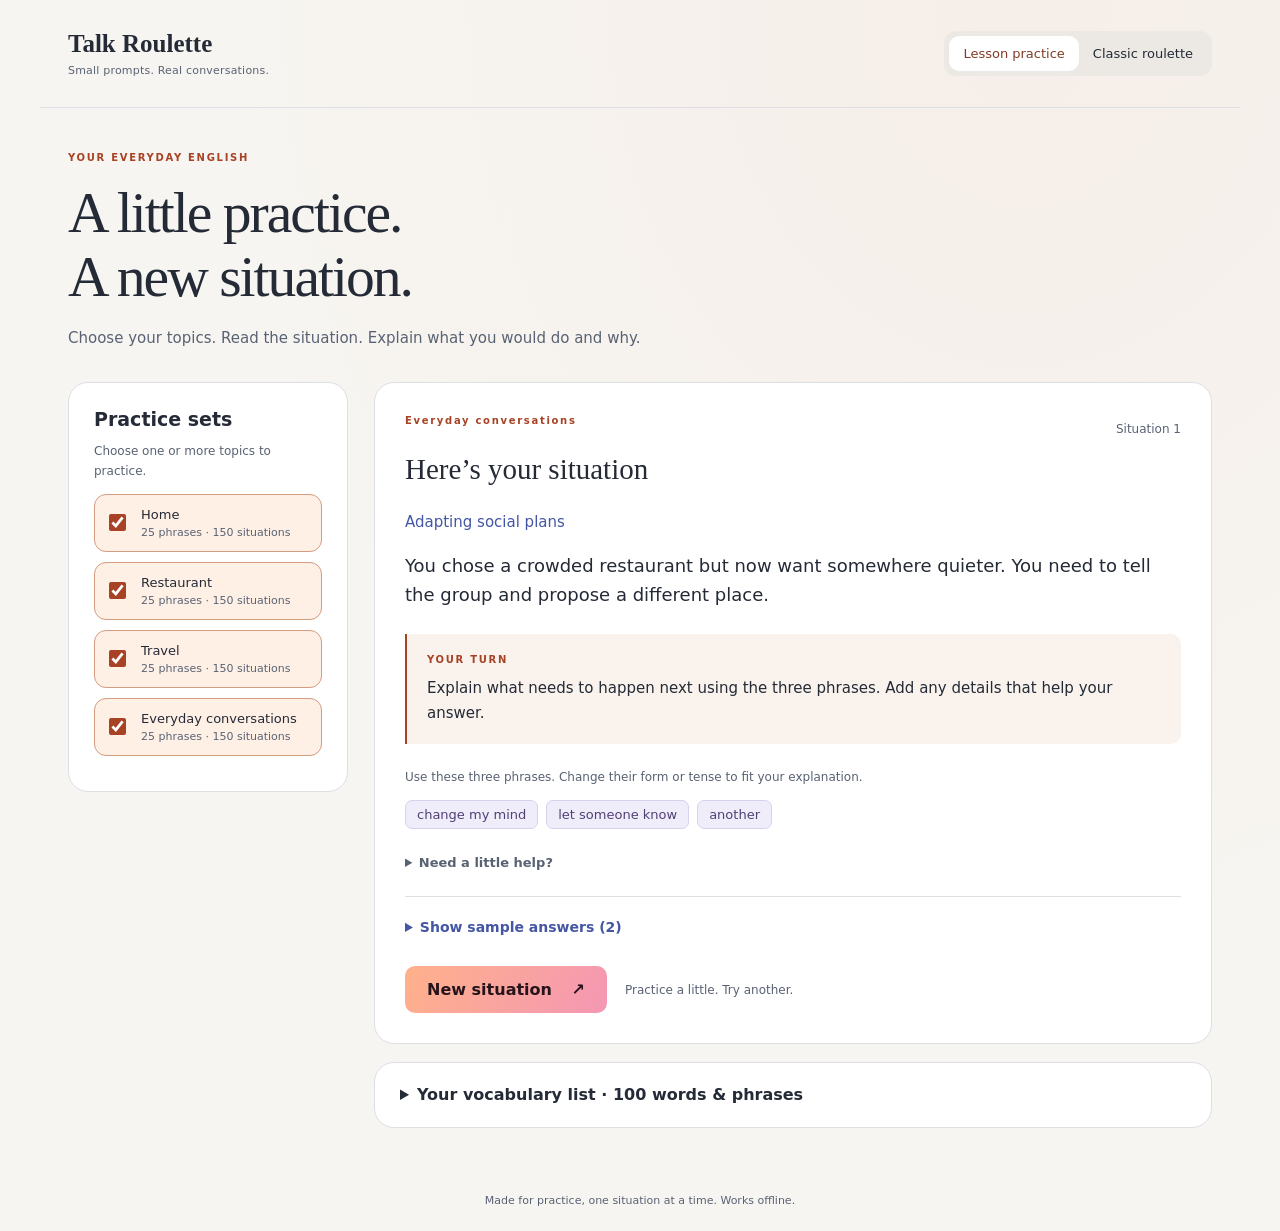
==== commit 4904a6c3: "Randomize prompts and add sample answers for all situations" ====
--- a/talk-roulette-local.html
+++ b/talk-roulette-local.html
@@ -4,7 +4,7 @@
   <meta charset="utf-8">
   <meta name="viewport" content="width=device-width, initial-scale=1">
   <meta name="referrer" content="no-referrer">
-  <meta http-equiv="Content-Security-Policy" content="default-src 'none'; script-src 'sha256-+f0JRhlHV1u4j/34lYH5n1+6bMmKwL8dFDTgONapnpo=' 'sha256-XhkUv30HkVfGtqtSEreZ3VMHWz1HNEe2LLli3xcn6t0=' 'sha256-cMiueFPdESnlDl1tpIYiHzNS+eynvFLW+pqrecXkegc=' 'sha256-9LUTC6mT2Z07YOoJI+NYKPGxeoe4UgI3QazSeGYtF7g=' 'sha256-QkVeNTtOCby0p5GeZpmZKQQVy9H61ryTBzQaxYfEpSw=' 'sha256-vF025OTNYsyUqaZE3UYlLHuQPVr+I13N0RUQIiwR6gE=' 'sha256-mKtGWg82Imuj1qZDkVDITodIvvyqn/jSWbApBSGGFNY=' 'sha256-P1DRJq47t8rEwnHRCvlI/uJIp7CWoUbq+zN3R05e0s0=' 'sha256-ZBOpkyOiTLamJ7/kazFdhRZPqo9nmVDGp/2yr1srapk=' 'sha256-UBhR+LZJRrpOVf35M1cXKQkWTYa6MKkyT4suhoSghEk=' 'sha256-bs7nS7NuQ9psVlJmbypG0Hg+Tn9Vd6aorrNZZFEwCuk=' 'sha256-jIydXMTmCLUq4cNXGuu9qxNOhXQ/xGZ/Bs4CtIZgZP0=' 'sha256-yib/D6IRPqOoCMBdam6aX2Gv+PabU7okoq9OFKQu2gw=' 'sha256-Pn2omSu35x7U1Ux1uQQveVg5Ri0AQ8q3PGbRSs4l/Tk=' 'sha256-z4EFf5d/RNyv/p8qfxBh35ECWqGA9pK5/dHW1aoiSW4=' 'sha256-Q1oarDthIjd4i8uDq227d7ocByU9cgF2yhEYl2MxK6Y=' 'sha256-ij1s7N6skAjKtwfwikXidcQd2rsW6ZqkRCgFw77H05k=' 'sha256-zpotSf3alRjBlmgFWqmUjxkc6HnEou5CPu5vLT6xNcI=' 'sha256-Ay0xOU+L3UkQ7f04YeWyjYKT1fC8LINR+S+rWQGPm2Q=' 'sha256-A+uxzl5M8wzmVUL1gNlASUuQ7Lhn3UtP5m0Rg0Yxaxo=' 'sha256-hJeS+QMdokSL0hwn3Il37nTkaonFmW4JFaKz/KSpNOc=' 'sha256-lDssAZh33HTLPd367rzStL/ixxC+M/y3Zg3MazQ0Pbw=' 'sha256-WN8OWRLkWNrybqhWtjpu0NhsgEoTaCEDAM1KRnRzNkw='; style-src 'sha256-6LBCl2h7BvR854lHmk1/a404PgtTEFKU5ddB5mercrw='; img-src 'self' data:; connect-src 'none'; base-uri 'none'; form-action 'none'">
+  <meta http-equiv="Content-Security-Policy" content="default-src 'none'; script-src 'sha256-+f0JRhlHV1u4j/34lYH5n1+6bMmKwL8dFDTgONapnpo=' 'sha256-b6wx6oTTbxLWnO8L5ZPEkM92fCMpxmH/zca6QxoSbZY=' 'sha256-cMiueFPdESnlDl1tpIYiHzNS+eynvFLW+pqrecXkegc=' 'sha256-9LUTC6mT2Z07YOoJI+NYKPGxeoe4UgI3QazSeGYtF7g=' 'sha256-QkVeNTtOCby0p5GeZpmZKQQVy9H61ryTBzQaxYfEpSw=' 'sha256-vF025OTNYsyUqaZE3UYlLHuQPVr+I13N0RUQIiwR6gE=' 'sha256-mKtGWg82Imuj1qZDkVDITodIvvyqn/jSWbApBSGGFNY=' 'sha256-P1DRJq47t8rEwnHRCvlI/uJIp7CWoUbq+zN3R05e0s0=' 'sha256-ZBOpkyOiTLamJ7/kazFdhRZPqo9nmVDGp/2yr1srapk=' 'sha256-UBhR+LZJRrpOVf35M1cXKQkWTYa6MKkyT4suhoSghEk=' 'sha256-bs7nS7NuQ9psVlJmbypG0Hg+Tn9Vd6aorrNZZFEwCuk=' 'sha256-jIydXMTmCLUq4cNXGuu9qxNOhXQ/xGZ/Bs4CtIZgZP0=' 'sha256-yib/D6IRPqOoCMBdam6aX2Gv+PabU7okoq9OFKQu2gw=' 'sha256-Pn2omSu35x7U1Ux1uQQveVg5Ri0AQ8q3PGbRSs4l/Tk=' 'sha256-z4EFf5d/RNyv/p8qfxBh35ECWqGA9pK5/dHW1aoiSW4=' 'sha256-Q1oarDthIjd4i8uDq227d7ocByU9cgF2yhEYl2MxK6Y=' 'sha256-ij1s7N6skAjKtwfwikXidcQd2rsW6ZqkRCgFw77H05k=' 'sha256-zpotSf3alRjBlmgFWqmUjxkc6HnEou5CPu5vLT6xNcI=' 'sha256-cRwRWhawm/0nLPzs3Wa1CEcxPOts33GFPy6OLGhfotA=' 'sha256-sHzAjj9dw0E280eIA9dxC/qU1UYPIhEPDnXIVGxqDTM=' 'sha256-78utWYZT/7fLBcApCDQ32ZpbHhysv7ovcxB1PonBdaY=' 'sha256-T3wS7+YPZmwwB/cbF7hgUye/5ZjtUGIBOITVFg5F8Rg=' 'sha256-RRHr73aaQjFYygvjmrrGzFgpaXY5v27GOAieBBhmG7M=' 'sha256-Jo2HlmPrmPJUStI2FqA3033Dj0n/eZfQ1167Lm/hpmc=' 'sha256-+zLle0X57bLzfUOutgZz0OsiMw/geVw8bzpi0HCCVUk=' 'sha256-OFW0ltcQQ2IQkxZ6GnQSvghf7Ylmm9PEvkXHTwwEupo=' 'sha256-wuHw2vC4O72QThI1H8TW1D/Xel4CDfiSS9IrSZadERA=' 'sha256-wH9S5iNWwOvMvZDYNWKbhR6UPeG7GrFtGuxcoraVkQM=' 'sha256-50doOkrBLcab/vACnUgjonYlQOBkhoH9HfQlSK7VjyE=' 'sha256-Q60/iEufP/3IOvvboJTiLnLHNTKdXBEDMDayyGIqdOw=' 'sha256-MKHyBMfefQOP7g5mlTPUoVK35p0XdWzk0CATcOquXEk=' 'sha256-GtFTSoW1ZEaLF/rz12T7YtsfDqPAymPrhbonzSfF1U4=' 'sha256-jFnzXz8pl4eeG5j8HrmgeDD+XJW1yxyHDpOcwhZyG38=' 'sha256-hJeS+QMdokSL0hwn3Il37nTkaonFmW4JFaKz/KSpNOc=' 'sha256-OzD7uQW+4rR7o2E0T3m/Hd2UeWLb94c4+2a25VP33BA=' 'sha256-F5bWLrlbvSd4TBQoCcjSm5BtLyzMHOs1wR6HppbVpwE=' 'sha256-1SGL7loKMQBpWBetJC7yhTo2EXVPd/vJesW1bVrqAfs='; style-src 'sha256-ES3WHcCigRTtSuEP3U3IwkRM8g570hcE4dX2i8s2u+o='; img-src 'self' data:; connect-src 'none'; base-uri 'none'; form-action 'none'">
   <title>Talk Roulette | Lesson practice</title>
   <style>
 :root{color-scheme:light;--bg:#f7f5f1;--panel:#ffffff;--ink:#242a36;--muted:#596273;--line:#dedfe5;--accent:#a84225;--blue:#4456a4;--radius:20px;font-family:Inter,system-ui,-apple-system,sans-serif;color:var(--ink);background:var(--bg)}
@@ -72,6 +72,12 @@
 .hint-entry{font-size:13px;border-top:1px solid var(--line);padding-top:12px}
 .hint-entry p{margin:6px 0;color:var(--muted)}
 .hint-entry strong{color:var(--ink)}
+#sample-answers{margin-top:24px;padding-top:20px;border-top:1px solid var(--line)}
+#sample-answers summary{color:var(--blue);font-size:14px}
+.sample-answer{margin-top:18px;padding:18px;background:#f7f6fb;border-radius:12px}
+.sample-answer h3{color:var(--blue);margin-bottom:10px;font-size:13px}
+.sample-answer p{font-size:15px;margin-bottom:0;overflow-wrap:anywhere}
+.sample-answer strong{color:#504074}
 .generate-row{display:flex;gap:18px;align-items:center;margin-top:28px}
 .primary{background:linear-gradient(120deg,#ffb18a,#f497b4);border:0;color:#26131b;font-weight:700;padding:14px 22px}
 .primary:hover{background:#ffbf9e}
@@ -147,6 +153,7 @@
               <p class="small muted">Use these three phrases. Change their form or tense to fit your explanation.</p><div id="target-words" class="chips"></div>
             </div>
             <details id="hints"><summary>Need a little help?</summary><div id="hint-content"></div></details>
+            <details id="sample-answers"><summary>Show sample answers (2)</summary><p class="small muted">Try your own answer first, then compare these two approaches. The target phrases are in bold.</p><div id="sample-content"></div></details>
             <div class="generate-row"><button id="next" class="primary">New situation <span aria-hidden="true">↗</span></button><span class="small muted">Practice a little. Try another.</span></div>
           </article>
           <details class="panel vocabulary"><summary id="vocabulary-summary">Your vocabulary list</summary><div id="vocabulary-list"></div></details>
@@ -277,6 +284,17 @@
     for (const text of scenes) {
       target.push({ id: `${set}-${target.length + 1}`, context, terms, text });
     }
+  },
+  addAnswers(set, first, templates, rows) {
+    if (templates.length !== 2 || rows.length !== 5) throw new Error('Each answer group needs two models for five situations.');
+    rows.forEach((values, offset) => {
+      const scene = this.situations[set][first - 1 + offset];
+      if (!scene || scene.answers) throw new Error(`Invalid answer group: ${set}-${first + offset}.`);
+      scene.answers = templates.map(template => template.replace(/\{(\d+)\}/g, (_, index) => {
+        if (typeof values[index] !== 'string') throw new Error(`Missing answer detail in ${scene.id}.`);
+        return values[index];
+      }));
+    });
   }
 };
 
@@ -1278,6 +1296,1242 @@
 
 </script>
   <script>
+PracticeContent.addAnswers('home', 1, [
+  "I'd [[wipe down]] {0}, then soak the dirty item so I can [[scrub off]] {1} without damaging it. Finally, I'd [[put away]] {2}. {3}",
+  "I'd let warm water loosen {1} before I [[scrub off]] the residue. While it soaks, I'd [[put away]] {2} and [[wipe down]] {0}. {4}"
+], [
+  ['the sticky table', 'the dried porridge', 'the clean dishes', 'That would leave a clean place for the next meal.', 'Next time, I would rinse the bowl immediately after breakfast.'],
+  ['the flour-covered worktop', 'the hardened icing', 'the baking tools once clean and dry', 'Cleaning the worktop first would give me somewhere to dry the tray.', 'I would keep a bowl of warm water ready during the next baking session.'],
+  ['the dusty desk', 'the dried glue from the plastic mat', 'the craft supplies', 'I would check that the mat can tolerate soaking before starting.', 'Next time, I would protect the desk and clean glue spills before they dry.'],
+  ['the greasy table', 'the dried sauce', 'the clean glasses', 'I would use a clean cloth so the grease does not spread.', 'I would ask someone to help with the glasses while I finish the dish.'],
+  ['the soil-covered bench', 'the dried mud', 'the gardening tools after cleaning them', 'That would stop soil and mud being carried indoors.', 'Next time, I would use a washable cover beneath the pots.']
+]);
+PracticeContent.addAnswers('home', 6, [
+  "I'd [[clear out]] {0} and separate useful things from waste. I'd [[get rid of]] {1} responsibly to [[make room for]] {2}. {3}",
+  "I'd decide how much space I need to [[make room for]] {2} before I [[clear out]] {0}. I would donate usable extras and [[get rid of]] {1}. {4}"
+], [
+  ['the wardrobe', 'the broken hangers', 'my winter coats', 'Clothes I never wear could go to a charity rather than back into storage.', 'I would reserve one rail for coats so the wardrobe stays usable.'],
+  ['the spare room', 'the damaged boxes', 'my relative', 'I would finish before next week so the room is ready when they arrive.', 'I would keep the floor and the route to the bed clear.'],
+  ['the kitchen drawer', 'the broken gadgets', 'the new cooking tools', 'I would only keep utensils that I actually use.', 'I would add a divider so the new tools are easy to find.'],
+  ['the garage', 'the unusable project materials', 'my bicycle', 'I would check local disposal rules for any paint or chemicals.', 'I would mark out a bicycle space and keep future projects outside it.'],
+  ['the storage cupboard', 'the expired products', 'fresh guest towels', 'I would keep the towels separate from any remaining cleaning products.', 'I would put towels on an accessible shelf rather than filling every gap.']
+]);
+PracticeContent.addAnswers('home', 11, [
+  "I'd open the windows to [[air out]] {0}, then [[wipe down]] {1} and [[put away]] {2}. {3} I would close the windows once the air feels fresh.",
+  "I'd [[put away]] {2} first so I can reach {1} and [[wipe down]] the surface properly. Then I'd [[air out]] {0}. {4}"
+], [
+  ['the guest room', 'the bedside table', 'the spare blankets', 'That would make the room more welcoming after months without use.', 'I would check that the bedding also smells fresh before a guest arrives.'],
+  ['my bedroom', 'the desk', 'the books from the bed', 'A clear desk and fresh air would help me concentrate next time.', 'I would take a short break while the room ventilates.'],
+  ['the living room', 'the coffee table', 'the board games', 'That would remove both the cooking smell and the mess from last night.', 'I would check that all the game pieces are in their boxes.'],
+  ['the newly unpacked room', 'the shelves', 'the household supplies', 'There is no point placing supplies on shelves that are still dusty.', 'I would group the supplies by use so unpacking does not create more clutter.'],
+  ['the playroom', 'the low table', 'the toys', 'I would keep children away from open windows while the room ventilates.', 'I would invite the children to help with the toys before their next activity.']
+]);
+PracticeContent.addAnswers('home', 16, [
+  "I'd [[sort out]] {0} into things to keep and things to pass on. I'd [[give away]] {1}, then [[put away]] {2}. {3}",
+  "I'd check who can use {1} before I [[give away]] anything. Then I'd [[sort out]] {0} and [[put away]] {2} in clearly organized places. {4}"
+], [
+  ['the mixed clothes', 'the clothes that no longer fit', 'the winter and summer clothes separately', 'I would pack the donations tonight so they are ready for tomorrow’s collection.', 'Seasonal storage bags would make the next change of weather easier.'],
+  ['the three boxes of books', 'the duplicate books', 'the books I want to keep', 'I would organize the remaining books by room before shelving them.', 'I would check for personal notes inside the donated books first.'],
+  ['the inherited kitchenware', 'the spare mugs to my neighbor', 'the kitchenware I will actually use', 'I would ask the family before donating anything with sentimental value.', 'I would arrange a collection time so the mugs do not stay on the counter.'],
+  ['the children’s toys', 'the outgrown toys to their younger cousin', 'the toys the children still play with', 'I would involve the children so I do not accidentally donate a favorite.', 'I would check that the donated toys are complete and suitable for the cousin.'],
+  ['the hobby supplies', 'the materials I no longer need to the community group', 'the supplies I still use', 'That would free the dining table without wasting useful materials.', 'I would label the remaining boxes so the table stays clear.']
+]);
+PracticeContent.addAnswers('home', 21, [
+  "I'd [[pick up]] {0} so nobody trips, then [[take out]] {1}. Finally, I'd [[wipe down]] {2} with a suitable cloth. {3}",
+  "I'd ask someone to [[take out]] {1} while I [[pick up]] {0}. Once the loose waste is gone, I'd [[wipe down]] {2}. {4}"
+], [
+  ['the paper cups', 'the full rubbish bag', 'the table', 'I would check under the furniture for anything the guests missed.', 'I would separate recyclable cups if local collection rules allow it.'],
+  ['the delivery packaging', 'the full recycling box', 'the hallway shelf', 'Flattening the boxes would make the recycling easier to carry.', 'I would keep any packaging needed for returns before recycling the rest.'],
+  ['the scattered napkins', 'the picnic rubbish', 'the patio table', 'That would stop the wind spreading the rubbish around the garden.', 'I would put a bin beside the table at the next picnic.'],
+  ['the paper scraps', 'the full wastebasket', 'the craft table', 'I would collect the glitter carefully rather than brushing it onto the floor.', 'I would use a reusable craft mat next time to contain the glitter.'],
+  ['the loose wrappers', 'the bag by the door', 'the empty cupboard shelves', 'The shelves would then be ready for clean items to go back inside.', 'I would let the shelves dry fully before restocking them.']
+]);
+PracticeContent.addAnswers('home', 26, [
+  "I'd [[hang up]] {0} where air can circulate. Then I'd [[fold up]] {1} and [[put away]] {2}. {3}",
+  "I'd separate damp and dry laundry first. I would [[fold up]] {1}, [[put away]] {2}, and [[hang up]] {0} with space between items. {4}"
+], [
+  ['the wet shirts', 'the dry towels', 'the towels in their cupboard', 'I would leave the shirts out until they are completely dry.', 'I would use a separate basket for dry laundry so it stays off the sofa.'],
+  ['the damp jackets', 'the clean bedding', 'the socks in their drawers', 'That would clear the guest areas without storing anything damp.', 'I would put the bedding in its cupboard before the visitors arrive.'],
+  ['the damp shirts', 'the dry T-shirts', 'the folded T-shirts', 'I would ask my teenager to help so they learn the routine too.', 'We could agree that clean clothes go straight into drawers once dry.'],
+  ['the coats indoors', 'the dry sheets', 'the clean clothes blocking the hallway', 'I would use a ventilated drying area away from the walkway.', 'I would check the coats regularly so they do not remain damp for days.'],
+  ['the damp dressing gown', 'the spare blanket', 'the dry guest-room linen', 'I would keep the dressing gown out of storage until it dries.', 'I would reserve a shelf for guest linen so everything has a clear home.']
+]);
+PracticeContent.addAnswers('home', 31, [
+  "We have [[run out of]] {0}, so I'd [[stock up on]] {1} before {2}. Then I'd [[put away]] {3} and check what else is missing. {4}",
+  "I'd [[put away]] {3} first and make a short inventory. Since we have [[run out of]] {0}, I'd [[stock up on]] {1} before {2}. That would avoid duplicate purchases and another urgent trip."
+], [
+  ['laundry detergent', 'enough detergent for the week', 'the busy week starts', 'the grocery delivery', 'I would store detergent safely away from food.'],
+  ['kitchen paper', 'kitchen paper and essential groceries', 'the relatives arrive', 'the shopping bags’ contents', 'I would check the guest numbers before buying extra supplies.'],
+  ['breakfast cereal', 'a week’s breakfast supplies', 'the early starts begin', 'the groceries in an organized cupboard', 'I would keep breakfast items together to save time in the mornings.'],
+  ['dishwasher tablets', 'tablets and the ingredients we need', 'my friends come to stay', 'the supplies left on the counter', 'I would keep the tablets in their original container, away from children.'],
+  ['bin bags', 'enough bags for the holiday', 'the shops close', 'the household supplies', 'I would check the bag size before ordering more.']
+]);
+PracticeContent.addAnswers('home', 36, [
+  "I'd [[deal with]] {0} first rather than just cover the smell. Then I'd [[take out]] {1} and [[air out]] {2}. {3}",
+  "I'd [[take out]] {1}, then [[deal with]] {0} by {4}. Finally, I'd [[air out]] {2}. Fresh air would help, but removing the source is what stops the smell returning."
+], [
+  ['the old food container', 'the full rubbish bag', 'the kitchen', 'I would wash the container and the area where it was sitting.', 'emptying and washing the container'],
+  ['the forgotten damp sports clothes', 'the nearby rubbish', 'the hallway', 'The clothes need washing, not just a spray of air freshener.', 'washing the clothes promptly and drying the bag'],
+  ['the leftover food smell', 'the food waste', 'the room', 'I would clean the bin if any food had leaked into it.', 'washing the bin and checking for spilled food'],
+  ['the smelly cupboard', 'the rubbish bag', 'the cupboard and surrounding room', 'I would leave the cupboard open while its clean surfaces dry.', 'cleaning any leaks inside the cupboard'],
+  ['the kitchen bin', 'the old rubbish', 'the apartment', 'I would check for leaks before fitting a fresh bin liner.', 'washing the bin and allowing it to dry']
+]);
+PracticeContent.addAnswers('home', 41, [
+  "I'd [[clear out]] {0}, then [[scrub off]] {1} using a method suitable for the surface. Once everything is clean and dry, I'd [[put away]] {2}. {3}",
+  "I'd protect {2} from the mess while I [[clear out]] {0}. I would soak the washable part to [[scrub off]] {1} more easily, then [[put away]] the items neatly. {4}"
+], [
+  ['the fridge', 'the dried jam', 'the fresh groceries', 'I would dispose of spoiled leftovers and keep chilled food cold during cleaning.', 'I would date leftovers so they are less likely to be forgotten.'],
+  ['the empty containers from the craft cupboard', 'the dried paint', 'the useful craft supplies', 'I would keep only containers that actually have a purpose.', 'Labeled boxes would help everyone return supplies to the correct place.'],
+  ['the empty bottles from the utility cupboard', 'the dried detergent', 'the clean cloths', 'I would follow the product label and never mix cleaning products.', 'A regular bottle check would stop empty packaging taking up useful space.'],
+  ['the old packaging from the storage box', 'the dried mud', 'the garden cushions', 'The box and mat need to be dry so the cushions do not become damp.', 'I would store the cushions in a dry compartment above the mat.'],
+  ['the lidless containers from the cupboard', 'the dried food', 'the clean lunchboxes', 'I would match each usable box with a lid before storing it.', 'I would stack matching boxes and lids together to prevent another buildup.']
+]);
+PracticeContent.addAnswers('home', 46, [
+  "I would stop trying to [[put off]] {0} until the last moment. I'd [[set up]] {1} so I can [[keep up with]] {2}. {3}",
+  "I'd [[set up]] {1}, starting with a small daily commitment rather than a huge cleanup. That would help me [[keep up with]] {2} instead of finding reasons to [[put off]] {0}. {4}"
+], [
+  ['doing the laundry', 'two short laundry sessions during the week', 'the washing', 'A Tuesday and Friday load would leave Sunday free instead of overwhelming.', 'I would prepare each load the night before so starting feels easy.'],
+  ['cleaning', 'a weekly schedule with one small job each day', 'everyday chores', 'That would make visits easier without relying on a last-minute rush.', 'I would review the schedule after a week and shorten any unrealistic tasks.'],
+  ['opening letters', 'a mail tray and a ten-minute evening check', 'household paperwork', 'I would handle urgent letters first and file the rest by topic.', 'I would mark payment deadlines immediately rather than trust my memory.'],
+  ['planning meals', 'a short Sunday planning session at the kitchen table', 'weekday shopping', 'I would check the cupboards before writing a realistic grocery list.', 'I would begin with three easy dinners and build the habit gradually.'],
+  ['washing up', 'an after-dinner washing-up rota', 'the shared kitchen', 'Everyone would have a clear job and a realistic time to do it.', 'We could review the rota together if someone’s working hours change.']
+]);
+
+</script>
+  <script>
+PracticeContent.addAnswers('home', 51, [
+  "I'd [[take apart]] {0}, keeping the screws in a labeled bag. That would [[make room for]] {1}. Then I'd [[put together]] {2} according to the instructions. {3}",
+  "I'd measure the space before I [[take apart]] {0}. After arranging removal to [[make room for]] {1}, I'd ask someone to help me [[put together]] {2}. {4}"
+], [
+  ['the old desk', 'the replacement desk', 'the new flat-pack desk', 'I would clear the doorway before carrying any pieces through it.', 'Two people could move the heavy pieces without blocking the doorway.'],
+  ['the large bed frame', 'the smaller bed', 'the new bed', 'I would check the frame is stable before putting the mattress on it.', 'I would keep the old fixings together in case the bed is donated.'],
+  ['the bulky shelving unit', 'the visitor’s bed', 'the new folding bed', 'I would leave enough floor space for the visitor to move safely.', 'I would test the folding mechanism before the visitor arrives.'],
+  ['the old office table', 'the bigger work surface', 'the replacement desk', 'I would check that the new desk leaves room for the chair.', 'Measuring first would prevent replacing one awkward fit with another.'],
+  ['the old cabinet', 'the play area', 'the toy-storage unit', 'I would follow any anchoring instructions before children use the unit.', 'I would keep small fixings out of children’s reach throughout the job.']
+]);
+PracticeContent.addAnswers('home', 56, [
+  "I'd [[put together]] {0} first, following the instructions. Then I'd [[set up]] {1} and [[put away]] {2}. {3}",
+  "I'd choose the layout for {1} before I [[put together]] {0}. Once it is stable, I'd [[set up]] the area for everyday use and [[put away]] {2}. {4}"
+], [
+  ['the small shelf', 'the reading corner with the lamp beside the chair', 'the tools', 'I would keep the lamp cable away from the walkway.', 'I would test whether the chair has enough light for comfortable reading.'],
+  ['the craft table', 'the craft area with materials within reach', 'the assembly tools safely', 'Sharp tools should not remain beside everyday craft supplies.', 'I would reserve a clear work surface rather than cover it with supplies.'],
+  ['the office chair', 'the computer workspace', 'the assembly tools', 'I would adjust the chair and screen height before starting work.', 'I would route the cables neatly so the room remains easy to use.'],
+  ['the garden bench', 'the seating area with the cushions', 'the garden tools', 'I would check for loose screws before allowing children outside.', 'I would choose level ground so the finished bench does not wobble.'],
+  ['the small desk', 'the homework corner with school supplies', 'the toolbox', 'Clearing the chair space would make the corner usable immediately.', 'I would give each school item a simple storage place the child can reach.']
+]);
+PracticeContent.addAnswers('home', 61, [
+  "I'd talk with everyone to [[sort out]] {0}. We would [[deal with]] {1} first, then agree on {2} so we can [[keep up with]] {3}. {4}",
+  "I'd suggest {2} to help us [[keep up with]] {3}. Before introducing it, we would [[sort out]] {0} together and [[deal with]] {1}. That way, the system would solve the actual problem rather than add more confusion."
+], [
+  ['whose turn it is to clean', 'the current kitchen mess', 'a visible weekly cleaning rota', 'the shared chores', 'I would give each job a named person and a clear day.'],
+  ['how the bills are divided', 'the overdue payments', 'a shared bill calendar with payment confirmations', 'the household bills', 'We would agree on the split before setting any reminders.'],
+  ['the household shopping list', 'the missing essential supplies', 'one shared list that everyone updates', 'the shopping', 'We would check the list before buying anything to prevent duplicate purchases.'],
+  ['the repair reports', 'the urgent outstanding repairs', 'one repair list with an owner and status for each job', 'maintenance requests', 'I would keep private household details out of public chats.'],
+  ['the pet-feeding responsibilities', 'the missed or uncertain meal', 'a daily feeding chart that is marked after each meal', 'pet care', 'I would check the pet’s routine before feeding it twice by accident.']
+]);
+PracticeContent.addAnswers('home', 66, [
+  "I'd [[clear out]] {0} before moving anything in. Then I'd [[take apart]] {1}, move the pieces carefully, and [[set up]] {2}. {3}",
+  "I'd plan where to [[set up]] {2} and measure the route first. I would [[take apart]] {1} only as much as necessary and [[clear out]] {0} before carrying the pieces. {4}"
+], [
+  ['the boxes from the spare room', 'the large desk', 'the desk in the spare room', 'I would label the legs and fixings so reassembly is straightforward.', 'I would ask for help with the desktop instead of carrying it alone.'],
+  ['the stored belongings from the future office', 'the shelving unit', 'the new workspace', 'I would leave a clear route to the door throughout the job.', 'I would sort the stored belongings rather than simply move the clutter elsewhere.'],
+  ['the stored belongings from the downstairs room', 'the bed frame', 'the bed downstairs', 'I would make sure my relative can move comfortably around the bed.', 'I would ask someone to help carry the frame safely down the stairs.'],
+  ['the boxes from the destination room', 'the dining table', 'the table in its new room', 'I would check that chairs can pull out without blocking the doorway.', 'I would protect the hallway walls before carrying the tabletop through.'],
+  ['the old storage area', 'the oversized shelf', 'the exercise area', 'I would leave enough clearance for using the equipment safely.', 'I would check the equipment instructions for the space it needs.']
+]);
+PracticeContent.addAnswers('home', 71, [
+  "I'd [[put away]] {0} to [[make room for]] {1}. Then I'd provide spare hangers so they can [[hang up]] {2}. {3}",
+  "I'd ask what storage my guest needs, then [[make room for]] {1} in a clearly marked area. I'd [[hang up]] {2} and [[put away]] {0}. {4}"
+], [
+  ['my clothes and the items on the guest bed', 'my friend’s suitcase and clothes', 'their long coat', 'I would clear the bed before they arrive so they can rest straight away.', 'I would leave a few empty hangers and show my friend the available shelf.'],
+  ['my belongings from the spare room', 'my relative’s things', 'their jackets', 'For a month-long stay, I would offer a drawer as well as hanging space.', 'I would agree which storage areas they can use throughout the month.'],
+  ['the things covering the chairs', 'the two guests’ bags', 'their wet coats somewhere ventilated', 'Wet coats should dry before they go into a closed wardrobe.', 'I would put a tray below the coats to catch any drips.'],
+  ['the spare bedding and unused bags', 'my sibling’s clothes', 'their work shirts', 'I would keep the shirts on a separate rail so mornings are easier.', 'A temporary stay is easier when both of us know which space belongs to whom.'],
+  ['the belongings filling the guest drawers', 'my visitor’s luggage and clothing', 'their formal clothes', 'I would use sturdy hangers so the clothes do not crease unnecessarily.', 'I would keep one drawer empty for small personal items.']
+]);
+PracticeContent.addAnswers('home', 76, [
+  "I'd agree on the routine before I [[look after]] {0}. I would [[check on]] {1} {2} and [[turn off]] {3} as requested. {4}",
+  "I'd write a short checklist to [[look after]] {0} reliably. Each visit, I'd [[check on]] {1}, do the agreed care tasks, and [[turn off]] {3}. {4}"
+], [
+  ['my neighbor’s plants', 'the apartment and the plants', 'at the agreed times', 'any forgotten lights', 'I would ask about watering needs rather than assume every plant needs daily water.'],
+  ['my friend’s cat', 'the cat', 'during a daily visit', 'the lamp each morning', 'I would keep the feeding instructions and an emergency contact available.'],
+  ['my parents’ house', 'the rooms', 'during regular visits', 'unused appliances they identify', 'I would leave essential equipment running and confirm anything I am unsure about.'],
+  ['the balcony plants', 'the soil and pots', 'after the rain', 'the watering timer if the soil is already wet', 'I would check the soil before deciding whether more water is needed.'],
+  ['my relative’s aquarium', 'the fish and equipment', 'every day', 'the room lights when I leave', 'I would leave aquarium equipment on unless the owner’s instructions say otherwise.']
+]);
+PracticeContent.addAnswers('home', 81, [
+  "I'd calmly ask {0} to [[turn down]] {1} because I need to [[look after]] {2}. I would [[deal with]] the noise politely and suggest {3}. {4}",
+  "To [[look after]] {2}, I'd first explain why quiet matters. I'd ask {0} to [[turn down]] {1}, then [[deal with]] any remaining disturbance by suggesting {3}. That would protect their rest without turning it into an argument."
+], [
+  ['my housemate', 'the music', 'the sleeping child', 'headphones until the child wakes', 'A clear, temporary request would be easier to agree on than a complaint.'],
+  ['the person watching television', 'the television', 'my elderly relative', 'a quieter room or headphones', 'I would check whether my relative is comfortable after the change.'],
+  ['the guests', 'the music', 'the nervous pet', 'a quieter conversation away from the pet', 'I would give the pet access to a calm place as well.'],
+  ['whoever is listening', 'the radio', 'my recovering family member', 'listening through headphones', 'I would explain that they need quiet for the afternoon.'],
+  ['the person on the video call', 'the speakers', 'the unsettled child', 'using a headset during the call', 'I would also move the child to a quieter room if needed.']
+]);
+PracticeContent.addAnswers('home', 86, [
+  "I'd [[turn down]] {0} and [[turn off]] {1} when they are not needed. To [[keep up with]] {2}, I'd {3}. {4}",
+  "I'd begin with a simple evening check to [[keep up with]] {2}. Everyone would remember to [[turn down]] {0} and [[turn off]] {1}. I would compare our usage over time to see whether the routine helps. {4}"
+], [
+  ['the heating to a comfortable level', 'lights in empty rooms', 'our energy use', 'record the meter reading regularly', 'The aim would be to reduce waste while keeping the home comfortable.'],
+  ['the overnight heating', 'unused devices', 'a sensible energy routine', 'use a short bedtime checklist', 'I would adjust the routine if anyone becomes uncomfortably cold.'],
+  ['the television volume while it is in use', 'the television when everyone leaves', 'the daily shutdown routine', 'put a reminder near the door', 'Switching the television off is the step that would save electricity.'],
+  ['unnecessarily high heating', 'forgotten lights', 'the family’s energy-saving habits', 'agree on an evening room check', 'One person could check each floor so the job takes only a minute.'],
+  ['the heating after work', 'the office equipment I no longer need', 'my home-office energy use', 'add a shutdown reminder to my work calendar', 'I would leave essential equipment running if it needs to stay on.']
+]);
+PracticeContent.addAnswers('home', 91, [
+  "I'd [[clear out]] {0} and check that {1} is usable. I'd be happy to [[give away]] {1} if {2} can [[pick up]] the items {3}. {4}",
+  "Before I [[clear out]] {0}, I'd confirm when {2} can [[pick up]] {1}. Then I'd [[give away]] the items free of charge rather than leave them in storage. {4}"
+], [
+  ['the cupboard', 'the spare mug collection', 'my neighbor', 'at an agreed time', 'I would wrap the mugs so they are easy to carry safely.'],
+  ['the garage', 'the bicycle', 'the local family', 'this weekend', 'I would explain its condition honestly and check that collection suits us both.'],
+  ['the overcrowded bookshelf', 'the unwanted book collection', 'the community group', 'on Friday', 'I would box the books in manageable loads before collection.'],
+  ['the room before decorating', 'the spare desk', 'the interested person', 'after work', 'I would check whether the desk needs dismantling before it can leave the room.'],
+  ['the wardrobe', 'the clothing bundle', 'my friend', 'at the arranged time', 'I would wash and bag the clothes before they come.']
+]);
+PracticeContent.addAnswers('home', 96, [
+  "I'd [[deal with]] {0} before using the area again. Then I'd [[wipe down]] {1} and [[put away]] {2}. {3}",
+  "I'd check that the repair is complete, then [[put away]] {2} so the space is safe. I would [[deal with]] {0} and [[wipe down]] {1}. {4}"
+], [
+  ['the remaining water and mess', 'the cabinet', 'the household tools', 'I would also check that the repaired pipe is no longer leaking.', 'I would dry the cabinet thoroughly and check it again later.'],
+  ['the dust left by the cupboard repair', 'the shelf', 'the toolbox', 'I would test the door gently before returning everything to normal.', 'A quick check of the hinges would show whether the adjustment worked.'],
+  ['the scattered spare cables', 'the television stand', 'the unused cables and tools', 'I would label useful cables rather than throw them into a drawer loose.', 'I would check the connection works before moving the television back.'],
+  ['the marks and loose repair materials', 'the drawer front', 'the tools from the table', 'I would check that the handle is secure before loading the drawer.', 'I would avoid overtightening the handle just to make it feel firmer.'],
+  ['the loose screws and repair dust', 'the windowsill', 'the tools', 'Small screws should not remain where a child or pet could find them.', 'I would test the curtain rail carefully before hanging the curtains again.']
+]);
+
+</script>
+  <script>
+PracticeContent.addAnswers('home', 101, [
+  "I'd [[pick up]] {0} to clear the walkway, then [[put away]] {1}. Before leaving, I'd [[check on]] {2}. {3}",
+  "I'd [[check on]] {2} first so there is time to help if needed. Then I'd [[pick up]] {0} and [[put away]] {1}. {4}"
+], [
+  ['the toys in the hallway', 'the breakfast items', 'my child', 'I would check that they have everything they need for the day.', 'I would leave a toy basket by the hallway to make tomorrow’s cleanup faster.'],
+  ['the clothes on the landing', 'the cereal boxes', 'the pet', 'I would make sure the pet has water before the school run.', 'I would ask the children to help with their own clothes.'],
+  ['the shoes blocking the doorway', 'the toiletries', 'my relative', 'With ten minutes left, I would focus on safety and essential tasks.', 'I would tell my relative when the taxi is due rather than rush them at the last moment.'],
+  ['the post from the floor', 'the shopping bags', 'my housemate', 'I would wake my housemate as agreed and keep the exit clear.', 'I would sort the post later instead of delaying my appointment.'],
+  ['the picnic equipment', 'the unused food', 'the plants', 'I would pack what we need and store only the equipment we are not taking.', 'I would check soil moisture rather than water every plant automatically.']
+]);
+PracticeContent.addAnswers('home', 106, [
+  "I'd [[stock up on]] {0}, then [[make room for]] {1} by {2}. Finally, I'd [[set up]] {3}. {4}",
+  "I'd plan the layout before buying anything, then [[set up]] {3} and [[make room for]] {1}. Once I know how many people are coming, I'd [[stock up on]] {0}. {4}"
+], [
+  ['drinks for eight friends', 'extra chairs', 'moving unnecessary furniture', 'a food-serving area', 'I would leave a clear path between the seats and the food.'],
+  ['snacks for the board-game afternoon', 'everyone to sit', 'moving bags out of the seating area', 'the gaming table', 'I would keep drinks on a separate surface to protect the games.'],
+  ['the extra plates we need', 'a high chair', 'moving a spare chair', 'the birthday serving area', 'I would place the high chair safely away from hot food.'],
+  ['tea, milk, and other supplies', 'people entering and leaving', 'moving furniture away from the entrance', 'the tea tables', 'I would keep the entrance accessible throughout the gathering.'],
+  ['film-night snacks', 'an unobstructed view of the screen', 'moving the furniture that blocks it', 'the projector', 'I would test the picture and sound before the guests arrive.']
+]);
+PracticeContent.addAnswers('home', 111, [
+  "I'd [[take out]] {0} before it gets in the way. Then I'd [[fold up]] {1} and [[put away]] {2}. {3}",
+  "I'd ask someone to [[take out]] {0} while I [[fold up]] {1}. We would [[put away]] {2} once everything is clean and dry. {4}"
+], [
+  ['the rubbish bags', 'the spare chairs', 'the chairs and serving dishes', 'That would restore the room without leaving obstacles by the door.', 'I would stack the chairs securely rather than lean them against a doorway.'],
+  ['the full recycling box', 'the portable bed', 'the bed and clean blankets', 'I would check the bed mechanism before moving it into storage.', 'I would store the blankets where they will stay dry and fresh.'],
+  ['the empty bottles', 'the garden tables', 'the tables and cushions', 'I would bring the cushions indoors before any rain arrives.', 'I would separate the bottles for recycling rather than mix them with rubbish.'],
+  ['the full kitchen bin', 'the table blocking the hall', 'the table and extra cutlery', 'Clearing the hall would make it safer for everyone to move around.', 'I would check that no small cutlery items are hidden in the table covering.'],
+  ['the paper waste', 'the stools', 'the stools and craft supplies', 'I would keep sharp craft tools separate from general supplies.', 'Labeled supply boxes would make the next group session easier to prepare.']
+]);
+PracticeContent.addAnswers('home', 116, [
+  "I cannot [[put off]] {0} any longer. I'd [[sort out]] {1} today, then {2} so I can [[keep up with]] {3}. {4}",
+  "I'd reserve a short weekly slot to [[keep up with]] {3}. First, I need to [[sort out]] {1} and stop finding reasons to [[put off]] {0}. {4}"
+], [
+  ['checking the bills', 'the bills by their due dates', 'set payment reminders', 'household payments', 'I would deal with anything overdue first and contact the provider if I need help.'],
+  ['organizing the wardrobe', 'the work clothes', 'choose a regular laundry and clothing check', 'clean work outfits', 'I would keep complete outfits together so mornings are less stressful.'],
+  ['filing the letters', 'the documents needed for the appointment', 'create a small filing system', 'important paperwork', 'I would store private documents securely and only keep copies I need.'],
+  ['the weekly shop', 'a list based on what we actually use', 'check supplies on the same day each week', 'the household shopping', 'I would plan a realistic shopping time rather than wait until everything is gone.'],
+  ['reviewing repair requests', 'the repair list by urgency', 'schedule a weekly maintenance check', 'small household jobs', 'I would leave electrical or other specialist work to a qualified professional.']
+]);
+PracticeContent.addAnswers('home', 121, [
+  "I'd ask how to [[look after]] {0} properly. Then I'd [[make room for]] {1} and [[check on]] {2} regularly. {3}",
+  "Before moving anything, I'd [[make room for]] {1} in suitable light. I would [[look after]] {0} using a simple care schedule and [[check on]] {2} before watering. {4}"
+], [
+  ['my friend’s plants', 'them on the sunny windowsill', 'their leaves and soil', 'I would move my own plants only if their new location is also suitable.', 'Different plants need different amounts of water, so I would follow my friend’s advice.'],
+  ['the delicate plants brought indoors', 'them near the light', 'their condition', 'I would keep them away from direct heat and cold drafts.', 'I would watch for signs that the move indoors is stressing them.'],
+  ['my neighbor’s seedlings', 'the seed trays in a suitable bright spot', 'the seedlings', 'I would ask for clear instructions before my neighbor leaves.', 'I would keep the trays together so a daily inspection is easy.'],
+  ['the large houseplant', 'it beside my existing plants', 'its soil and leaves', 'I would check its light needs rather than squeeze it into a dark corner.', 'I would choose a stable position where people will not knock the pot.'],
+  ['the office plants', 'all the pots during the closure', 'each plant’s condition', 'I would label the pots with any different care instructions.', 'I would group plants with similar needs without crowding them.']
+]);
+PracticeContent.addAnswers('home', 126, [
+  "I'd [[put away]] {0}, then [[fold up]] {1} to [[make room for]] {2}. {3} Keeping the shared floor space clear would make the room easier to use.",
+  "I'd choose a storage spot, then [[fold up]] {1}. Next, I'd [[put away]] {0} and [[make room for]] {2}. {4}"
+], [
+  ['my work materials', 'the folding desk', 'my visitor to sit', 'I would close the desk only after removing the computer and cables.', 'I would choose a regular storage spot so changing from work to visitors takes a minute.'],
+  ['the exercise equipment', 'the exercise mat', 'getting dressed', 'I would let the mat dry before storing it if it is sweaty.', 'I would keep the equipment in one box rather than scatter it under furniture.'],
+  ['the dry laundry', 'the portable drying rack', 'preparing dinner', 'I would check the rack is empty before closing it.', 'I would store the rack away from the cooking area and exit route.'],
+  ['the toys', 'the play tent', 'the family to use the living room', 'I would check that no toys are trapped inside the tent.', 'I would involve my child in returning the toys to their boxes.'],
+  ['the guest bedding', 'the folding bed', 'tomorrow’s office work', 'I would clear the desk area once the bed is stored.', 'I would prepare my work materials tonight so the office is ready in the morning.']
+]);
+PracticeContent.addAnswers('home', 131, [
+  "I'd arrange how to [[get rid of]] {0} responsibly. Then I'd [[take out]] the old item for collection and [[put together]] {1} according to the instructions. {2}",
+  "I'd [[put together]] {1} in a clear work area first. Once the replacement is ready, I'd [[take out]] {0} and [[get rid of]] it through the agreed collection service. {3} {4}"
+], [
+  ['the damaged chair', 'the new chair', 'I would check the new chair is stable before using it.', 'I would keep the damaged chair out of use while waiting.', 'I would avoid leaving it where it blocks the pavement.'],
+  ['the broken shelf', 'the flat-pack unit', 'I would separate recyclable materials if the local service accepts them.', 'I would bundle the unusable pieces safely for collection.', 'I would follow any wall-fixing instructions for the replacement.'],
+  ['the storage box with sharp edges', 'the replacement storage box', 'I would keep children and pets away from the broken edges.', 'I would cover the sharp edges before carrying it.', 'The damaged box would remain in a secure area until removal.'],
+  ['the broken shoe rack', 'the replacement shoe rack', 'I would clear the hallway first to prevent a trip.', 'I would keep loose broken parts together while carrying them.', 'I would check the replacement does not obstruct the doorway.'],
+  ['the damaged side table', 'the new side table', 'I would confirm the collection time before carrying the old table outside.', 'I would ask for help if the old table is heavy.', 'I would keep the collection route clear.']
+]);
+PracticeContent.addAnswers('home', 136, [
+  "I'd [[air out]] {0}, [[turn down]] {1}, and [[set up]] {2}. {3} I would check the room feels comfortable before anyone uses it.",
+  "I'd [[set up]] {2} first, then [[air out]] {0} briefly and [[turn down]] {1}. {4} That would give the room the right atmosphere for the activity."
+], [
+  ['the living room', 'the speakers', 'the screen for the film', 'I would test the picture and sound before my friends arrive.', 'I would arrange the seats so everyone has a clear view.'],
+  ['the study room', 'the background music', 'the tables for the group', 'I would leave enough room for everyone’s books and laptops.', 'I would ask whether the group prefers no music at all.'],
+  ['the spare room', 'the heater', 'the interview desk', 'I would check the camera view and remove distracting clutter.', 'I would close the windows before the interview if outside noise is distracting.'],
+  ['the reading room', 'the television', 'the chairs near the books', 'I would check there is enough light beside each seat.', 'I would ask whether anyone would prefer the television switched off completely.'],
+  ['the bedroom', 'the radio', 'the spare bed', 'I would provide clean bedding and a clear space for luggage.', 'I would check my relative is warm enough after ventilating the room.']
+]);
+PracticeContent.addAnswers('home', 141, [
+  "I'd [[sort out]] {0} so everyone knows their responsibilities. That would help us [[look after]] {1} and [[keep up with]] {2}. {3}",
+  "To [[look after]] {1} well, I'd begin with a realistic daily checklist. We would [[sort out]] {0} together, then use it to [[keep up with]] {2}. {4}"
+], [
+  ['a shared schedule with my sibling', 'our relative', 'the daily chores', 'We would divide visits and chores according to our availability.', 'I would include a backup plan in case one of us cannot visit.'],
+  ['the extra jobs for the week', 'my housemate’s pet', 'the household chores', 'I would fit feeding and walks around my existing routine.', 'I would ask my housemate for care instructions and an emergency contact.'],
+  ['the family’s division of jobs', 'the child', 'laundry and meals', 'We could share cooking and laundry instead of leaving everything to one person.', 'I would prioritize the child’s needs and simplify nonessential chores.'],
+  ['the care rota between the two households', 'the pets', 'their daily needs', 'Each completed visit would be marked so nobody repeats or misses it.', 'A named person for each visit would prevent assumptions about who is going.'],
+  ['the remaining jobs before the move', 'my parents’ house', 'regular cleaning', 'I would separate urgent moving tasks from routine cleaning.', 'I would give each job a deadline so the final week is manageable.']
+]);
+PracticeContent.addAnswers('home', 146, [
+  "I'd [[put away]] {0}, then [[turn off]] {1}. Before leaving, I'd [[check on]] {2}. {3}",
+  "I'd use a short departure checklist: [[check on]] {2}, [[put away]] {0}, and [[turn off]] {1}. {4} That would help me leave calmly without forgetting something important."
+], [
+  ['the food in suitable storage', 'the unnecessary lights', 'each room', 'I would keep food that needs chilling in the fridge before going away.', 'I would also check the doors and windows, while leaving essential appliances on.'],
+  ['the clean dishes', 'the television', 'the house', 'I would check the kitchen and entrance before locking up.', 'I would confirm that no one else still needs the room before switching things off.'],
+  ['the cottage equipment', 'the lights', 'every room in the cottage', 'I would follow the owner’s checkout instructions for heating and keys.', 'I would look for belongings left in drawers before returning the keys.'],
+  ['the craft supplies', 'the fan in the empty room', 'the pet', 'I would make sure the pet has water and a comfortable place to stay.', 'I would store sharp craft tools securely before the family goes out.'],
+  ['the work papers securely', 'unused office equipment', 'the rest of the house', 'I would leave any equipment that must keep running switched on.', 'A tidy desk would also make the next working day easier to start.']
+]);
+
+</script>
+  <script>
+PracticeContent.addAnswers('restaurant', 1, [
+  "I'd [[make sure]] {0}, then change the routine to [[cut down on]] {1}. We would only [[throw away]] {2} when necessary. {3}",
+  "I'd ask the team why we [[throw away]] so much {2}. To [[cut down on]] {1}, I'd {4} and [[make sure]] {0}. I would check the results after a week."
+], [
+  ['the printer produces only the receipts we need', 'paper waste', 'unneeded paper', 'I would disable duplicate printing without removing receipts customers actually need.', 'test the receipt settings before the next shift'],
+  ['we have enough menus for the expected customers', 'unused menu printing', 'damaged or outdated menus', 'I would base the print quantity on bookings rather than guess.', 'review how many menus are actually used each morning'],
+  ['the new routine follows workplace hygiene rules', 'premature opening of supplies', 'opened supplies that cannot safely be reused', 'Staff should open each pack only when it is needed.', 'keep unopened supplies in their original packaging'],
+  ['boxes are stored in a dry, protected place', 'packaging damage', 'unusable packaging', 'I would inspect the delivery and report damage before signing it off.', 'change the stacking arrangement to protect the boxes'],
+  ['the daily label count matches the display plan', 'unnecessary label preparation', 'outdated labels', 'I would prepare a small reserve rather than a large batch of extras.', 'compare the planned display with the number of labels needed']
+]);
+PracticeContent.addAnswers('restaurant', 6, [
+  "I'd [[clear away]] {0}, then [[clean up]] {1}. Once the area and equipment are clean and dry, I'd [[put away]] {2}. {3}",
+  "I'd organize the closing jobs so one person can [[clear away]] {0} while another starts to [[clean up]] {1}. We would [[put away]] {2} last. {4}"
+], [
+  ['the used dishes', 'the floor spill', 'the clean equipment', 'I would block off the spill immediately so nobody slips while we clear the tables.', 'I would check the floor is dry before removing any warning sign.'],
+  ['the event glasses', 'the crumbs around the serving area', 'the reusable decorations', 'I would check decorations for damage before storing them for the next event.', 'We could box the decorations by type so the next setup is faster.'],
+  ['the terrace plates', 'the spilled drink', 'the cushions', 'I would bring dry cushions inside before the weather changes.', 'I would check under the terrace tables for forgotten belongings.'],
+  ['the breakfast cups', 'the buffet area', 'the clean serving equipment', 'I would follow the restaurant’s cleaning checklist before reopening the area.', 'I would check that the serving equipment is fully dry before storage.'],
+  ['the empty packaging', 'the promotion counter', 'the unused displays', 'I would separate recyclable packaging from general waste.', 'I would label reusable displays so they can be found for another promotion.']
+]);
+PracticeContent.addAnswers('restaurant', 11, [
+  "I'd block off {0} immediately and ask a colleague to [[keep an eye on]] passing customers. I'd [[clean up]] {1} and [[make sure]] the floor is dry and safe before reopening it. {2}",
+  "I'd [[keep an eye on]] {0} and redirect people while a colleague helps [[clean up]] {1}. We would [[make sure]] the cause has also been dealt with. {3} {4}"
+], [
+  ['the entrance spill', 'the spilled drink', 'A warning sign alone would not be enough if customers are still walking through it.', 'I would keep an alternative entrance route clear.', 'We would remove the sign only after checking the floor.'],
+  ['the wet area beside the takeaway queue', 'the spilled water', 'I would move the queue away from the wet floor.', 'I would explain where the queue should stand temporarily.', 'The waiting customers would still have a safe route to collect orders.'],
+  ['the area around the table', 'the contents of the tipped jug', 'I would check whether the jug is broken before touching anything.', 'Any broken pieces would need safe collection before mopping.', 'I would check nearby chairs for splashes too.'],
+  ['the terrace doorway', 'the rainwater', 'I would check whether more water is still being tracked inside.', 'I would arrange a suitable entrance mat if workplace rules allow it.', 'Someone would continue checking the doorway while it rains.'],
+  ['the service station', 'the leaked liquid', 'I would identify the contents and use the appropriate cleaning procedure.', 'I would secure the leaking container before reopening the area.', 'If the contents require special handling, I would involve the supervisor.']
+]);
+PracticeContent.addAnswers('restaurant', 16, [
+  "I'd [[sort out]] {0}, separating usable stock from waste. I'd [[put away]] {1} in the correct places and [[throw away]] {2} according to our waste rules. {3}",
+  "I'd clear a clean working space and [[sort out]] {0} by type. Then I'd [[throw away]] {2} and [[put away]] {1} with clear labels. {4}"
+], [
+  ['the mixed container delivery', 'the undamaged containers by size', 'the torn packaging', 'I would check the delivery quantity before discarding the packaging.', 'Size labels would make it easier for staff to find the right container.'],
+  ['the stationery cupboard', 'the pens and receipt rolls', 'the empty boxes', 'I would test loose pens and keep receipt rolls dry.', 'I would keep the most frequently used stationery at the front.'],
+  ['the mixed linen and wrapping', 'the clean tablecloths', 'the damaged wrapping', 'I would keep the linen away from dirty packaging.', 'I would group tablecloths by size so staff do not unfold several to find one.'],
+  ['the decorations on the shelf', 'the usable decorations', 'the broken cardboard boxes', 'I would check fragile items before stacking anything on top.', 'I would use sturdy reusable boxes for the next storage cycle.'],
+  ['the takeaway supplies', 'the useful items in the right cupboards', 'the empty cartons', 'I would agree on the cupboard layout with the team.', 'A simple shelf label would stop the same supplies being misplaced again.']
+]);
+PracticeContent.addAnswers('restaurant', 21, [
+  "I'd [[wipe down]] {0}, then [[set up]] {1} according to the plan. Before opening, I'd [[make sure]] {2}. {3}",
+  "I'd check the layout before I [[set up]] {1}. A colleague could [[wipe down]] {0} while I [[make sure]] {2}. {4}"
+], [
+  ['the terrace tables', 'the terrace seating', 'every chair is stable', 'The wind may have moved or damaged furniture overnight, so I would inspect it carefully.', 'I would remove any damaged chair from service rather than leave it for a guest to discover.'],
+  ['the dusty garden furniture', 'the garden lunch tables', 'the walkway is clear', 'I would allow enough space for guests and servers to pass.', 'I would walk the route with a tray to check the arrangement works.'],
+  ['the pavement tables', 'the outdoor seating', 'we stay within the agreed area', 'I would avoid blocking the public footpath.', 'I would confirm the boundary with the supervisor before moving the tables.'],
+  ['the rooftop furniture', 'the dining area', 'the full arrangement is safe and ready', 'I would check the seating and access routes before admitting guests.', 'Any problem found during the final check would be fixed before opening.'],
+  ['the dusty courtyard tables', 'the event layout', 'the seat count matches the booking', 'I would compare the finished layout with the confirmed guest numbers.', 'I would keep a small number of approved spare chairs available if space allows.']
+]);
+PracticeContent.addAnswers('restaurant', 26, [
+  "We have [[run out of]] {0}, so I'd [[follow up on]] the delayed order and ask for a confirmed arrival time. I'd [[stock up on]] {1} before {2}. {3}",
+  "I'd [[follow up on]] the missing delivery before placing a duplicate order. Since we have [[run out of]] {0}, I'd arrange an approved backup and [[stock up on]] {1}. {4}"
+], [
+  ['receipt rolls', 'enough receipt rolls', 'the weekend', 'I would tell the supervisor so we can use the approved temporary receipt process.', 'I would set a reorder point so we act before the final roll is used.'],
+  ['takeaway bags', 'bags for the promotion', 'next week’s offer starts', 'I would confirm the bag size and quantity with the supplier.', 'I would check that the backup bags are suitable for our orders.'],
+  ['napkins', 'napkins for the large booking', 'the group arrives', 'I would ask whether part of the order can be delivered sooner.', 'I would calculate the reserve from the booking rather than buy an arbitrary amount.'],
+  ['spare menu sleeves', 'the correct menu sleeves', 'the new menus are issued', 'I would check the sleeve dimensions against the replacement menus.', 'I would confirm the old and new delivery dates to avoid excess stock.'],
+  ['drink stirrers', 'stirrers for the event', 'the event begins', 'I would ask the manager which temporary alternative is acceptable.', 'I would keep the confirmed delivery details in the shift notes.']
+]);
+PracticeContent.addAnswers('restaurant', 31, [
+  "I'd apologize and [[send back]] {0}. I would arrange {1} [[instead]] and [[make sure]] the replacement matches the original order before serving it. {2}",
+  "I'd [[make sure]] I understand exactly what the customer requested, then [[send back]] {0}. I'd tell the kitchen or bar to provide {1} [[instead]]. {3} {4}"
+], [
+  ['the sparkling water', 'still water', 'I would check the bottle label rather than rely on its appearance.', 'I would confirm the bottle size as well.', 'The customer should not have to explain the same mistake twice.'],
+  ['the potatoes', 'rice', 'I would confirm whether the rice needs to arrive with the rest of the meal.', 'I would check the corrected side is recorded clearly.', 'I would return with an honest estimate of the replacement time.'],
+  ['the coffee', 'tea', 'I would confirm which tea the guest originally chose.', 'I would check their preferred tea and any milk request.', 'That would prevent a second incorrect drink.'],
+  ['the large portion', 'the small portion', 'I would check the bill reflects the smaller portion too.', 'I would ask the kitchen for the actual small portion, rather than remove food at the table.', 'I would verify the price before presenting the bill.'],
+  ['the dessert with the unwanted topping', 'a plain dessert', 'I would ask the kitchen for a replacement rather than scrape off the topping.', 'I would confirm the plain option is clearly noted.', 'If the request relates to an allergy, I would follow the restaurant’s allergy procedure.']
+]);
+PracticeContent.addAnswers('restaurant', 36, [
+  "I'd [[take away]] {0}, then [[wipe down]] {1}. Once the reusable items are clean and dry, I'd [[put away]] {2}. {3}",
+  "I'd check the station is no longer needed before I [[take away]] {0}. Then I'd [[put away]] {2} after cleaning and [[wipe down]] {1}. {4}"
+], [
+  ['the empty dispensers', 'the coffee counter', 'the reusable cups', 'I would follow the equipment-cleaning instructions before storing the dispensers.', 'I would leave the counter ready for its next use.'],
+  ['the empty serving stands', 'the buffet table', 'the clean utensils', 'I would keep clean utensils away from used serving equipment.', 'I would check the utensils are stored in their designated clean container.'],
+  ['the display trays', 'the bar', 'the clean sample glasses', 'I would check for chipped glasses before returning them to storage.', 'I would store the glasses securely to avoid breakages during the next shift.'],
+  ['the empty containers', 'the welcome-drinks table', 'the clean spare items', 'I would separate items for washing from items that are already clean.', 'I would check whether the table needs to be used for another part of the event.'],
+  ['the empty dessert stands', 'the display counter', 'the clean covers', 'I would let the cleaned covers dry before stacking them.', 'I would label any equipment that needs repair rather than return it to use.']
+]);
+PracticeContent.addAnswers('restaurant', 41, [
+  "I'd [[follow up on]] {0} and give the customer an honest update. With the manager’s approval, I'd offer {1} [[instead]], [[on the house]]. {2}",
+  "I'd apologize and [[follow up on]] {0} before promising a time. If the customer prefers, they could choose {1} [[instead]], [[on the house]] as authorized. {3} {4}"
+], [
+  ['the delayed dessert', 'an available dessert', 'I would ask which option they prefer rather than make the decision for them.', 'If they still want their original dessert, I would confirm whether they are happy to wait.', 'I would keep them updated if the timing changes.'],
+  ['the coffee-machine repair and pending order', 'a different available drink', 'I would check the alternative can actually be prepared without the machine.', 'I would explain which drinks are currently available.', 'The replacement would be recorded correctly so it is not charged.'],
+  ['the unavailable starter request', 'a different starter', 'I would explain the availability problem clearly instead of giving another vague delay.', 'I would check the substitute suits their preferences.', 'I would also confirm the rest of the meal is still on schedule.'],
+  ['the special drink order', 'a simpler drink that is ready sooner', 'I would cancel the original only after the customer agrees.', 'I would confirm their choice with the bar.', 'I would avoid leaving both orders active by mistake.'],
+  ['the late bakery delivery', 'an available breakfast item', 'I would check what is ready now before describing the alternatives.', 'I would explain whether the original bakery item is likely to arrive in time.', 'The customer could then make a useful choice rather than keep waiting without information.']
+]);
+PracticeContent.addAnswers('restaurant', 46, [
+  "I'd prepare {0} [[in advance]] and [[set up]] {1} before guests arrive. That would [[cut down on]] {2}. {3}",
+  "I'd ask the team where delays occur, then [[set up]] {1} and agree on the routine [[in advance]]. To [[cut down on]] {2}, I would {4}. We could review how well it works after the event."
+], [
+  ['the event menu information', 'a clearly visible menu display', 'queuing for menus', 'I would place the display where guests can read it without blocking the entrance.', 'make the information easy to read from the waiting area'],
+  ['the spare cutlery', 'a stocked service station', 'unnecessary trips', 'I would base the quantity on the number of guests booked.', 'assign someone to check the station before service'],
+  ['the agreed table plan', 'the event layout', 'moving furniture during service', 'I would confirm the layout with the organizer before placing the tables.', 'mark the positions on the setup plan'],
+  ['the collection labels', 'a clearly organized collection area', 'time spent searching for orders', 'I would use order numbers rather than display unnecessary customer details.', 'separate ready orders from orders still being prepared'],
+  ['the water-service plan', 'a suitable water station', 'repeated journeys', 'I would check that guests and staff can reach the station safely.', 'place approved supplies close to the conference area']
+]);
+
+</script>
+  <script>
+PracticeContent.addAnswers('restaurant', 51, [
+  "I'd [[clear away]] {0}, then [[wipe down]] {1} using the restaurant’s cleaning procedure. Once the surface is ready, I'd [[set up]] {2}. {3}",
+  "I'd ask a colleague to prepare {2} while I [[clear away]] {0} and [[wipe down]] {1}. We would [[set up]] the table only after it is clean. {4}"
+], [
+  ['the used plates', 'the sticky table', 'fresh place settings', 'With ten minutes available, I would focus on a complete reset rather than rush past the cleaning.', 'I would tell the host as soon as the next booking can be seated.'],
+  ['the breakfast dishes and crumbs', 'the family table', 'the next settings and a high chair', 'I would leave a safe place for the high chair without blocking the aisle.', 'I would check the high chair is clean and secure too.'],
+  ['the meeting cups', 'the coffee-marked table', 'the lunch settings', 'I would check the lunch booking numbers before laying out the places.', 'I would remove any meeting materials before the lunch guests arrive.'],
+  ['the empty terrace glasses', 'the tables with spilled drinks', 'the evening settings', 'I would check that the seats and floor are also dry.', 'I would secure lightweight settings if the terrace is windy.'],
+  ['the party’s dishes', 'the joined tables', 'tomorrow’s layout', 'I would clean the tables before separating and rearranging them.', 'I would compare the layout with tomorrow’s bookings before finishing.']
+]);
+PracticeContent.addAnswers('restaurant', 56, [
+  "I'd [[scrub off]] {0} using a method suitable for the item. Then I'd [[wipe down]] {1} and [[put away]] {2} once everything is clean and dry. {3}",
+  "I'd let {0} soften if the item can safely soak. While waiting, I'd [[wipe down]] {1}. Then I'd [[scrub off]] the residue and [[put away]] {2}. {4}"
+], [
+  ['the dried sauce', 'the storage shelf', 'the serving tray', 'I would follow any food-contact cleaning and sanitizing requirements.', 'I would avoid abrasive tools that could damage the tray.'],
+  ['the hardened jam', 'the storage surface', 'the breakfast display stand', 'That would clear the preparation area before opening.', 'I would check that the stand is fully dry before storage.'],
+  ['the stubborn sticker residue', 'the display counter', 'the reusable menu holder', 'I would use a product suitable for the holder’s material.', 'I would avoid leaving cleaning-product residue on the holder.'],
+  ['the dried batter', 'the nearby counter', 'the washable tray', 'I would follow the workplace procedure for cleaning food-service equipment.', 'I would return the tray to the clean-equipment cupboard, away from dirty items.'],
+  ['the sticky labels', 'the storage bench', 'the washable containers', 'I would check the containers for damage before storing them.', 'I would stack them by size so they are easy to find.']
+]);
+PracticeContent.addAnswers('restaurant', 61, [
+  "I'd explain that we have [[run out of]] {0} and offer {1} [[instead]], if it suits the customer. I'd also ask the manager to [[stock up on]] {2}. {3}",
+  "I'd check the customer’s preference before suggesting {1} [[instead]]. I would explain that we have [[run out of]] {0}, then arrange to [[stock up on]] {2}. {4}"
+], [
+  ['orange juice', 'apple juice', 'orange juice for tomorrow’s breakfast', 'I would update the team so nobody keeps offering an unavailable drink.', 'I would check tomorrow’s bookings when deciding how much to order.'],
+  ['paper napkins', 'the approved alternative napkins', 'paper napkins for the weekend event', 'I would confirm the alternative is suitable for takeaway use.', 'I would check stock at the other service stations before requesting an urgent delivery.'],
+  ['lemons', 'lime', 'lemons before tomorrow evening', 'I would ask before changing a drink’s garnish or flavor.', 'I would tell the bar team about the substitution so customers receive consistent information.'],
+  ['oat milk', 'another milk that meets their needs', 'oat milk for the regular customers', 'I would check dietary requirements and follow the allergy procedure before substituting anything.', 'I would never assume another milk is safe or acceptable without asking.'],
+  ['the dessert special', 'an available dessert', 'the ingredients needed for the next busy service', 'I would confirm the alternative’s price before the customer decides.', 'I would review sales with the manager to avoid another shortage.']
+]);
+PracticeContent.addAnswers('restaurant', 66, [
+  "I'd apologize and [[sort out]] {0} with the team. I would [[make sure]] {1}, then [[follow up on]] {2} until the customer receives it. {3}",
+  "I'd listen to the customer before trying to [[sort out]] {0}. Then I'd [[follow up on]] {2} and [[make sure]] {1}. {4}"
+], [
+  ['the missing main course', 'the correct table number is on the order', 'the missing dish', 'I would give a realistic update rather than promise it will arrive immediately.', 'I would check the corrected order with the kitchen and return to the table with an update.'],
+  ['the swapped drinks', 'each replacement matches the right table', 'the replacement order', 'I would replace drinks that have reached another table rather than simply swap them back.', 'I would confirm the table numbers aloud with the colleague preparing the replacements.'],
+  ['the incomplete takeaway', 'all three paid meals are included', 'the missing meal', 'I would agree on collection or delivery with the customer.', 'I would check the complete order before handing it over.'],
+  ['the omitted side dish', 'the side is added to the correct order', 'the earlier request', 'I would acknowledge that the customer has already asked once.', 'I would take responsibility for the update instead of sending the customer to another server.'],
+  ['the desserts sent to the wrong table', 'each guest gets the dessert they ordered', 'the replacement desserts', 'I would coordinate with the kitchen so the group receives a clear update.', 'I would verify the full table order rather than correct just one dessert.']
+]);
+PracticeContent.addAnswers('restaurant', 71, [
+  "I'd apologize and [[send back]] {0} to the kitchen. I'd ask the kitchen to [[heat up]] the item according to its food-safety procedure, then [[bring out]] {1}. {2}",
+  "I'd confirm what is wrong before I [[send back]] {0}. The kitchen would decide whether it can safely [[heat up]] the item or should replace it. I'd [[bring out]] {1} when it is ready. {3}"
+], [
+  ['the cold soup', 'the properly heated soup', 'I would check with the customer shortly after serving it.', 'I would give the customer an honest estimate of the wait.'],
+  ['the cold gravy', 'the hot gravy', 'I would check whether the rest of the meal also needs attention.', 'I would coordinate the timing so the gravy returns while the meal can still be enjoyed.'],
+  ['the cold bread', 'the warm bread', 'I would check the guest still wants the original bread option.', 'I would return it promptly rather than leave it waiting at the service station.'],
+  ['the dessert that is cold in the middle', 'a correctly prepared dessert', 'I would explain that the kitchen needs to check it properly before serving it again.', 'I would avoid promising that a quick warm-up is sufficient.'],
+  ['the cooled sauce', 'the hot sauce', 'I would coordinate with the server so the meal and sauce reach the table together.', 'I would also check whether the waiting time has affected the main dish.']
+]);
+PracticeContent.addAnswers('restaurant', 76, [
+  "I'd [[check on]] {0}, acknowledge the wait, and [[follow up on]] {1} with the kitchen or bar. Once it is ready, I'd [[bring out]] {2}. {3}",
+  "I'd [[follow up on]] {1} first so I can give a useful update when I [[check on]] {0}. I would [[bring out]] {2} as soon as it is ready. {4}"
+], [
+  ['the waiting table', 'the starters', 'their food', 'I would tell them the actual expected wait rather than leave them guessing.', 'I would check whether the delay affects the timing of their main courses too.'],
+  ['the family', 'the missing child’s meal', 'the child’s food', 'I would ask the kitchen to prioritize it if possible without promising an exact time.', 'I would ask the family whether they need anything while they wait.'],
+  ['the customer', 'the coffee and dessert order', 'the coffee and dessert in the requested order', 'I would confirm they still want the coffee before dessert.', 'I would coordinate the bar and kitchen instead of chasing only one item.'],
+  ['the group', 'the last main course', 'the missing dish', 'I would explain what is happening so one guest is not left without information.', 'I would check the group has everything else it needs.'],
+  ['the diner', 'the earlier bread request', 'the extra bread if they still want it', 'I would confirm the bread is still wanted before asking for it again.', 'If they no longer need it, I would cancel the outstanding request.']
+]);
+PracticeContent.addAnswers('restaurant', 81, [
+  "I'd [[sort out]] {0} and apologize clearly. As the manager authorized, I'd offer {1} [[on the house]] and [[make sure]] {2}. {3}",
+  "I'd [[make sure]] {2} while I [[sort out]] {0}. Then I'd explain that {1} is [[on the house]], with the manager’s approval. {4}"
+], [
+  ['the forgotten order', 'a coffee', 'the corrected order is complete and properly recorded', 'A free drink would not replace the need to resolve the missing meal.', 'I would give the customer a clear update on the meal as well.'],
+  ['the family’s seating problem', 'a round of soft drinks', 'the family is seated at the correct table', 'I would explain the seating options before moving them.', 'I would check the drinks are removed from the bill.'],
+  ['the extra dessert charge', 'their dessert on the next visit', 'the current bill is correct', 'I would clearly explain how they can claim the manager’s offer next time.', 'I would record the approved future offer so another colleague can honor it.'],
+  ['the delayed takeaway', 'a drink', 'every ordered item is in the bag', 'I would check the order with the customer before they leave.', 'I would avoid letting the free drink distract from another missing item.'],
+  ['the incorrect birthday message', 'the birthday dessert', 'the replacement message has the correct name and wording', 'I would confirm the wording discreetly rather than spoil the surprise again.', 'I would check the corrected presentation before it reaches the table.']
+]);
+PracticeContent.addAnswers('restaurant', 86, [
+  "I'd [[make sure]] {0}, then [[clear away]] {1} with the guests’ permission. Once there is enough space, I'd [[bring out]] {2}. {3}",
+  "Before I [[bring out]] {2}, I'd ask a colleague to [[clear away]] {1}. I would [[make sure]] {0} and coordinate the timing with the kitchen or bar. {4}"
+], [
+  ['the guests have finished their starters', 'the starter plates', 'the main courses', 'I would avoid placing hot dishes on a crowded table.', 'I would let the kitchen know immediately if the table is not ready.'],
+  ['the birthday guest is seated and ready', 'the used dinner plates', 'the birthday dessert', 'I would check the planned presentation with the team before serving.', 'I would preserve the surprise while keeping the timing practical.'],
+  ['everyone has finished their mains', 'the used dishes', 'the desserts', 'I would leave each guest enough space for their dessert plate.', 'I would avoid clearing one person’s plate while they are still eating.'],
+  ['the customer is ready for coffee', 'the lunch plates', 'the coffee', 'I would check whether they want to keep any water or other drinks.', 'I would coordinate with the bar so the coffee does not sit cooling.'],
+  ['there is a safe clear space in the middle', 'the empty center dishes', 'the sharing platter', 'I would warn guests if the serving dish is hot.', 'I would check that everyone can reach the platter comfortably.']
+]);
+PracticeContent.addAnswers('restaurant', 91, [
+  "I'd confirm they want {0} [[instead]] of {1}. Then I'd [[sort out]] {2} and [[make sure]] {3}. {4}",
+  "I'd [[make sure]] {3} before promising the change. If it is possible, I'd [[sort out]] {2} so they receive {0} [[instead]]. {4}"
+], [
+  ['coffee', 'tea', 'the amended drink order', 'the bar knows the tea order has been canceled', 'I would confirm the coffee choice and explain any price difference.'],
+  ['an indoor table', 'the terrace table', 'the seating change', 'enough indoor seats are available', 'I would check availability with the host before moving the group.'],
+  ['rice', 'potatoes', 'the side-dish change', 'the kitchen receives the correction before preparation starts', 'I would confirm the amended order with the diner.'],
+  ['separate bills', 'one shared bill', 'the payment arrangement', 'each person’s items are listed correctly', 'I would ask how they want shared dishes divided rather than guess.'],
+  ['takeaway service', 'dining in', 'the packaging request', 'the complete order is still correct', 'I would confirm the packaging is suitable and explain any relevant price change.']
+]);
+PracticeContent.addAnswers('restaurant', 96, [
+  "I'd [[check on]] {0} and ask before I [[take away]] {1}. I would [[keep an eye on]] {2} for further requests without interrupting unnecessarily. {3}",
+  "I'd [[keep an eye on]] {2} and choose a natural moment to [[check on]] {0}. With permission, I'd [[take away]] {1} to create more space. {4}"
+], [
+  ['the family', 'the empty dishes', 'their table', 'I would keep hot items and cleared dishes away from the children.', 'I would ask if they need anything else before returning to the other tables.'],
+  ['the large group', 'the empty bottles', 'their area', 'I would not remove bottles that still contain someone’s drink.', 'I would clear the bottles in safe loads rather than carry too many at once.'],
+  ['the terrace guests', 'the unused glasses', 'the terrace tables', 'I would check whether any guests want another drink.', 'I would also check that the outdoor walkway remains clear.'],
+  ['the working customer', 'the empty cups', 'the small table', 'I would keep the conversation brief so they can continue working.', 'I would ask before moving anything near their laptop or papers.'],
+  ['the elderly couple', 'the plates they no longer want', 'their table', 'I would give them time to answer and avoid rushing the rest of their meal.', 'I would ask whether they would like anything else without assuming they are finished.']
+]);
+
+</script>
+  <script>
+PracticeContent.addAnswers('restaurant', 101, [
+  "Before my colleague can [[take over]] {0}, I'd [[hand over]] {1}. I would [[make sure]] {2} and answer any questions before leaving. {3}",
+  "I'd [[make sure]] my replacement has a clear summary of {1}, then [[hand over]] responsibility for {0}. They could [[take over]] once we have checked {2}. {4}"
+], [
+  ['my tables', 'the table notes and unpaid-bill details', 'they know which bills remain unpaid', 'That would prevent guests being charged twice or forgotten.', 'I would identify any table that needs attention immediately.'],
+  ['the reception desk', 'the arrival list and outstanding bookings', 'they can distinguish seated guests from expected arrivals', 'I would point out any late arrivals or special arrangements.', 'We would check the booking list together before I leave.'],
+  ['the bar', 'the open tabs and unserved drink orders', 'they know which drinks are still waiting', 'I would use the approved system rather than rely on memory.', 'We would separate completed orders from drinks still to be made.'],
+  ['the private event', 'the checklist and agreed room layout', 'the layout matches the organizer’s request', 'I would highlight unfinished tasks before the event starts.', 'I would point out any decision that still needs the organizer’s approval.'],
+  ['the takeaway counter', 'the pending orders and payment records', 'paid and unpaid orders are clearly marked', 'I would use order numbers to avoid confusion between customers.', 'We would verify the next orders due for collection together.']
+]);
+PracticeContent.addAnswers('restaurant', 106, [
+  "I'd agree to [[fill in for]] {0} and [[take over]] {1}. I would [[keep an eye on]] {2} while checking any unfamiliar procedure with the supervisor. {3}",
+  "Before I [[fill in for]] {0}, I'd get a brief update on outstanding work. Then I'd [[take over]] {1} and [[keep an eye on]] {2}. {4}"
+], [
+  ['the absent host', 'the booking desk', 'the entrance for arrivals', 'I would confirm current bookings before seating new guests.', 'I would ask a colleague to support me if several groups arrive together.'],
+  ['the bar worker who is sick', 'their orders', 'customers waiting at the counter', 'I would only prepare drinks I am trained and authorized to make.', 'I would separate waiting orders from completed drinks so nobody is missed.'],
+  ['the delayed cashier', 'the takeaway queue', 'arriving delivery drivers', 'I would follow the normal payment and collection checks.', 'I would confirm when the cashier is expected so the cover is clearly temporary.'],
+  ['the terrace server', 'their tables', 'guests needing assistance', 'I would ask for a clear list of open orders and unpaid bills.', 'I would introduce myself to any table with an outstanding request.'],
+  ['the breakfast supervisor', 'service coordination', 'the buffet area', 'I would check the supervisor’s priorities and involve a manager for anything outside my role.', 'I would ask the team to report shortages and safety issues promptly.']
+]);
+PracticeContent.addAnswers('restaurant', 111, [
+  "I'd [[hand over]] {0} with a clear note about what has already happened. My colleague would [[follow up on]] {1} and [[check on]] {2}. {3}",
+  "Before leaving, I'd [[check on]] {2} and explain who will help next. Then I'd [[hand over]] {0} and ask my colleague to [[follow up on]] {1}. {4}"
+], [
+  ['the replacement-dish request', 'the kitchen’s progress', 'the waiting table', 'I would include the table number and any timing already promised.', 'I would confirm my colleague has accepted responsibility for the update.'],
+  ['the missing-receipt request', 'the receipt with the appropriate team', 'the customer', 'I would pass only the details needed to locate the transaction.', 'I would record how the customer wants to receive the receipt.'],
+  ['the late-decoration delivery details', 'the supplier’s progress', 'the waiting group', 'I would include the supplier’s last update and the event start time.', 'I would ask my colleague to tell the organizer promptly if the timing changes.'],
+  ['the wobbly-chair report', 'the replacement request', 'the affected guests', 'The unsafe chair should be taken out of use immediately, before the handover.', 'I would show my colleague which chair has been removed and what still needs checking.'],
+  ['the booking-error message', 'the manager’s response', 'the waiting guest', 'I would include the booking reference and avoid making a promise the manager has not approved.', 'I would make sure the guest knows when they can expect another update.']
+]);
+PracticeContent.addAnswers('restaurant', 116, [
+  "I'd [[sort out]] {0} [[in advance]] and confirm who can [[fill in for]] {1}. {2} I would update the rota and tell the people involved.",
+  "I'd ask a suitable colleague whether they can [[fill in for]] {1}, then [[sort out]] {0} with the supervisor [[in advance]]. {3} {4}"
+], [
+  ['cover for next Friday', 'the coworker with a family appointment', 'That would avoid leaving the busy shift short-staffed.', 'I would confirm the exact hours of the appointment.', 'The arrangement would be settled before Friday rather than assumed.'],
+  ['the festival-period replacement', 'the colleague on annual leave', 'I would account for the extra demand during the festival.', 'I would check the replacement has the right experience for a busy service.', 'The published rota would show the agreed cover clearly.'],
+  ['reception-desk coverage during training', 'the regular host', 'I would allow time to brief the replacement on the booking system.', 'I would check the training hours against the desk’s busiest period.', 'The host could prepare handover notes before attending.'],
+  ['the bar cover for the exam day', 'the bar worker', 'I would confirm the change before the weekend schedule is published.', 'I would check the replacement is trained for the bar tasks.', 'Both workers would receive confirmation of the agreed shift.'],
+  ['the morning supervisor cover', 'the takeaway supervisor', 'The replacement should know the opening procedure before orders begin.', 'I would arrange a short briefing the day before.', 'That would avoid discovering a gap during the morning rush.']
+]);
+PracticeContent.addAnswers('restaurant', 121, [
+  "I'd confirm {0} [[in advance]], then [[set up]] {1}. Before guests arrive, I'd [[make sure]] {2}. {3}",
+  "I'd [[make sure]] we understand {0} [[in advance]] rather than guess on the day. Then I'd [[set up]] {1} and check the finished arrangement with the team. {4}"
+], [
+  ['the seating for twenty', 'enough places for the dinner group', 'there are twenty usable seats', 'I would leave enough serving space around the tables.', 'I would tell the organizer how the group will be seated.'],
+  ['the quiet anniversary-table request', 'the agreed table', 'the location is suitably quiet', 'I would avoid placing the couple beside a busy service station.', 'I would discreetly confirm any agreed special details.'],
+  ['the school group’s final numbers', 'the lunch room', 'there is a seat for every child and accompanying adult', 'I would confirm the count with the group leader.', 'I would keep entrances and aisles clear for the group.'],
+  ['the business team’s room layout', 'the private room', 'the arrangement matches the booking', 'I would check any agreed equipment before the team arrives.', 'I would send the organizer a clear confirmation of the layout.'],
+  ['the request for two high chairs', 'the family’s table', 'both high chairs are clean, secure, and available', 'I would leave room for adults to sit beside the children.', 'I would avoid positioning the high chairs in the serving aisle.']
+]);
+PracticeContent.addAnswers('restaurant', 126, [
+  "I'd [[stock up on]] {0} based on the expected demand. When the delivery arrives, I'd [[make sure]] {1}, then [[put away]] {2}. {3}",
+  "I'd check existing stock before we [[stock up on]] {0}. On delivery, I would [[put away]] {2} only after I [[make sure]] {1}. {4}"
+], [
+  ['napkins for the weekend event', 'the delivered quantity matches the order', 'the napkins in their dry storage area', 'I would leave enough accessible stock at the service station.', 'A count before storage would make any shortage easier to report.'],
+  ['coffee supplies for next week’s breakfasts', 'the products and quantities are correct', 'the coffee supplies according to their storage instructions', 'I would rotate the stock so older supplies are used first.', 'I would compare the order with the high breakfast-booking numbers.'],
+  ['takeaway containers for the festival', 'the container sizes match our order', 'the containers on labeled shelves', 'I would keep different sizes separate to prevent packing mistakes.', 'I would report incorrect sizes before opening the full delivery.'],
+  ['soft drinks for the holiday', 'the delivery is complete and undamaged', 'the drinks in the appropriate storage areas', 'I would follow the usual stock-rotation system.', 'I would check what needs chilling before the busy service begins.'],
+  ['paper towels for the conference', 'the delivered stock matches the order', 'the towels in a clean, dry cupboard', 'I would keep a usable reserve close to the lunch-service area.', 'I would note the updated count so the next shift knows what is available.']
+]);
+PracticeContent.addAnswers('restaurant', 131, [
+  "I'd [[take over]] {0} so my colleague can [[sort out]] {1}. While covering, I'd [[keep an eye on]] {2}. {3}",
+  "I'd quickly agree who will [[sort out]] {1} and who will [[take over]] {0}. I would [[keep an eye on]] {2} and pass on anything urgent. {4}"
+], [
+  ['the waiting queue', 'the payment error', 'customers who need immediate help', 'That would keep the queue moving without distracting the cashier from the error.', 'I would avoid trying to change payment records unless I am authorized.'],
+  ['the entrance', 'the booking mix-up', 'tables about to become available', 'I would give arrivals accurate waiting information.', 'I would check with the host before promising a particular table.'],
+  ['my colleague’s other tables', 'the missing order', 'food ready to serve', 'I would ask for a quick summary of any outstanding requests.', 'I would tell my colleague which tables I have served before handing them back.'],
+  ['incoming bar orders', 'the incorrect open tab', 'drinks waiting for collection', 'I would keep new orders separate from the payment correction.', 'I would verify collection details so drinks do not go to the wrong guests.'],
+  ['the front desk', 'the delivery problem', 'the supplier’s arrival', 'I would tell the supervisor as soon as the supplier appears.', 'I would leave any decision about accepting the disputed delivery to the supervisor.']
+]);
+PracticeContent.addAnswers('restaurant', 136, [
+  "I'd [[hand over]] {0} to {1} and [[make sure]] they accept responsibility. They would [[follow up on]] {2}. {3}",
+  "I'd record {0} clearly before I [[hand over]] the request to {1}. I would [[make sure]] there is a named person to [[follow up on]] {2}. {4}"
+], [
+  ['the supplier’s promise of replacement stock tomorrow', 'the next shift', 'the replacement delivery', 'I would include the expected quantity and arrival time.', 'The next shift should know what to do if the stock fails to arrive.'],
+  ['the guest’s booking-change message', 'the host', 'the requested change', 'I would include the booking reference and the guest’s preferred contact method.', 'I would use the approved booking system rather than a public note.'],
+  ['the promised table-repair details', 'the next supervisor', 'the maintenance work', 'The table should stay out of service until it has been checked.', 'A clear status note would prevent someone seating guests there too soon.'],
+  ['the emailed-receipt request', 'the office team', 'sending the receipt', 'I would verify the email address using the normal procedure and avoid sharing it unnecessarily.', 'I would record completion in the approved system, without duplicating private details.'],
+  ['the regular guest’s future-event inquiry', 'the manager', 'the event discussion', 'I would confirm the best contact method and the kind of event they are planning.', 'I would avoid promising availability or prices before the manager reviews the request.']
+]);
+PracticeContent.addAnswers('restaurant', 141, [
+  "I'd [[set up]] {0} in a suitable space, then arrange for {1} to [[take over]] its operation. We'd [[put away]] {2}. {3}",
+  "I'd [[put away]] {2} first to clear the area. Then I'd [[set up]] {0}, test that it works, and ask {1} to [[take over]]. {4}"
+], [
+  ['a temporary payment desk', 'an authorized cashier', 'the unused counter equipment', 'I would check payment security and keep the queue away from the repair work.', 'I would confirm the temporary desk uses the approved payment equipment.'],
+  ['the garden drinks station', 'a trained colleague', 'the equipment we are not using', 'I would keep the station clear of the guest walkway.', 'I would check the colleague has the stock and equipment needed for the event.'],
+  ['the private-party welcome desk', 'the assigned host', 'the usual display materials', 'I would give the host only the guest information needed for admission.', 'I would position the desk where arrivals can see it without blocking the entrance.'],
+  ['an extra takeaway collection point', 'a designated colleague', 'the spare furniture', 'I would use clear order-number signs to avoid collection mistakes.', 'I would agree which orders belong at each collection point.'],
+  ['a second coffee station', 'a trained team member', 'the unused serving items', 'I would check the power supply and equipment before service.', 'I would explain when and how to restock the station.']
+]);
+PracticeContent.addAnswers('restaurant', 146, [
+  "Before the new colleague starts to [[fill in for]] {0}, I'd [[make sure]] {1}. Then I'd [[check on]] them during the shift. {2}",
+  "I'd demonstrate the essentials and [[make sure]] {1}. While they [[fill in for]] {0}, I would [[check on]] them at agreed intervals rather than wait for a mistake. {3} {4}"
+], [
+  ['the server in that section', 'they understand the table numbers', 'I would show them the section and explain any outstanding orders.', 'I would give them a quick reference for the table layout.', 'They would know whom to ask if they are unsure.'],
+  ['the receptionist', 'they can use the booking system', 'I would demonstrate a typical arrival and explain how to request help.', 'I would stay nearby during the first busy arrival period.', 'I would not leave them handling unfamiliar exceptions alone.'],
+  ['the collection-counter colleague', 'they understand the collection procedure', 'I would explain how to match order numbers and confirm payment.', 'I would show them where ready orders and incomplete orders are kept.', 'They should never have to guess which bag belongs to a customer.'],
+  ['the bar worker during the break', 'they know which tasks they are trained to handle', 'I would arrange support for anything outside their training.', 'I would keep the cover period and task limits clear.', 'I would return before the break cover becomes unmanageable.'],
+  ['the terrace server', 'they know the terrace layout and service routine', 'I would walk through the area and explain any outstanding requests.', 'I would point out the table numbers and the route back to the kitchen.', 'I would ask whether the workload feels manageable.']
+]);
+
+</script>
+  <script>
+PracticeContent.addAnswers('travel', 1, [
+  "I'd show reception my confirmation and ask them to [[sort out]] {0}. Before I [[check in]], I'd [[find out]] {1}. {2}",
+  "I'd [[find out]] {1} and ask what options are available. I'd keep my confirmation ready to [[sort out]] {0}, then [[check in]] once the arrangement is clear. {3} {4}"
+], [
+  ['the incorrect room type', 'whether the room I booked is available', 'I would ask about any price difference before accepting a replacement.', 'I would explain the room type I paid for without blaming the receptionist.', 'Any agreed change should be recorded on the reservation.'],
+  ['the early-arrival arrangements', 'when the room will be ready and whether luggage storage is available', 'I would not assume early access to the room is included.', 'I would ask whether registration can be completed now even if the room is not ready.', 'I would keep valuables with me while storing the bags.'],
+  ['the incorrect guest count', 'which room can accommodate everyone', 'I would confirm any additional charge before agreeing.', 'I would give the correct number of guests clearly.', 'I would ask for the revised booking details before taking the keys.'],
+  ['access to my booked hostel bed', 'the official after-hours arrival procedure', 'I would use the hostel’s confirmed contact details rather than follow instructions from a stranger.', 'I would check the arrival instructions in my booking first.', 'I would keep entry codes private and contact the hostel if they do not work.'],
+  ['the missing reservation', 'when I can register and what proof reception needs', 'I would provide the booking reference without sharing more personal information than necessary.', 'I would ask reception to search using the confirmation reference.', 'If the reservation still cannot be found, I would contact the booking provider.']
+]);
+PracticeContent.addAnswers('travel', 6, [
+  "I'd [[check out]] {0}, then [[pick up]] {1}. After checking that I have everything, I'd [[set off]] {2} with enough time for the journey. {3}",
+  "I'd confirm the departure time and prepare my belongings first. Then I'd [[check out]], [[pick up]] {1}, and [[set off]] {2}. {4}"
+], [
+  ['before eleven', 'my stored luggage', 'for the coach station', 'I would allow time for any queue at reception instead of leaving at the last minute.', 'I would confirm the route to the coach station before returning the room key.'],
+  ['at reception this morning', 'the bag at reception', 'on my onward journey', 'I would return the key and check the final bill before leaving.', 'I would keep my ticket and important documents somewhere easy to reach.'],
+  ['at the resort desk', 'my stored luggage', 'for the airport', 'I would check the transfer time against the airline’s arrival guidance.', 'I would confirm the airport transfer pickup location before collecting the bags.'],
+  ['and return the hostel key', 'my belongings from the locker area', 'for the train station', 'I would check the locker is empty before leaving.', 'I would allow extra time to find the correct platform.'],
+  ['of the hotel this morning', 'the parcel at reception', 'for the next town', 'I would check the parcel belongs to me and pack it securely.', 'I would confirm the parcel is ready so it does not delay the onward journey.']
+]);
+PracticeContent.addAnswers('travel', 11, [
+  "I'd [[book ahead]] and contact the accommodation [[in advance]] to confirm {0}. I would ask exactly how to [[check in]] {1}. {2}",
+  "Before I [[book ahead]], I'd choose a place that can handle {0}. I'd arrange everything [[in advance]] and keep the instructions for how to [[check in]] {1}. {3} {4}"
+], [
+  ['an arrival after midnight', 'after my flight lands', 'I would include the arrival date carefully because midnight can cause confusion.', 'I would ask how to contact reception if the flight is delayed.', 'I would save the official instructions offline before flying.'],
+  ['a late arrival after the concert', 'after the show', 'I would ask whether reception stays open or provides a secure key collection method.', 'I would check the walk or transport route from the venue.', 'The concert ending time should leave enough margin for reaching the accommodation.'],
+  ['an arrival before dawn', 'after the overnight coach arrives', 'I would clarify whether I need to reserve the previous night to access a room that early.', 'I would confirm any early-arrival fee before paying.', 'I would not assume the room will be available several hours before normal arrival time.'],
+  ['an arrival after reception closes', 'at the end of the drive', 'I would ask what to do if the drive takes longer than expected.', 'I would save the accommodation’s contact number.', 'I would plan a safe rest stop rather than rush to beat reception closing.'],
+  ['a very late arrival by train', 'after reaching the hotel', 'I would tell the hotel which train I am taking and update them if it is delayed.', 'I would confirm the late-registration procedure in writing.', 'I would check that a delayed train will not cause the booking to be canceled.']
+]);
+PracticeContent.addAnswers('travel', 16, [
+  "I'd explain {0} and ask reception to [[find out]] whether {1} is available [[instead]]. I would ask them to [[sort out]] the change before moving my bags. {2}",
+  "I'd ask reception to [[sort out]] {0} and [[find out]] what alternatives meet my needs. I'd prefer {1} [[instead]], but I would confirm the details first. {3} {4}"
+], [
+  ['the noise from the lift', 'a quieter room away from the lift', 'I would ask about any charge before accepting the move.', 'I would explain that a quiet night’s sleep is my priority.', 'I would check the new room’s location before unpacking again.'],
+  ['the twin-bed booking problem', 'a room with the double bed I requested', 'I would show the original room confirmation.', 'If no double room is available, I would ask what solution the hotel can offer.', 'I would not agree to a higher price without understanding why.'],
+  ['the lack of a desk', 'a room with a desk or a suitable workspace', 'I would explain when I need to work so reception can suggest a practical option.', 'A quiet shared workspace might solve the problem without changing rooms.', 'I would check availability and privacy before relying on it.'],
+  ['the difficulty reaching my room with luggage', 'a room on an accessible floor', 'I would explain my access needs clearly rather than simply ask for a different room.', 'I would ask whether help with luggage is available while we consider the options.', 'I would confirm that the new route is manageable for the whole stay.'],
+  ['the road-noise problem', 'a room facing away from the road', 'I would ask whether the replacement is quieter before accepting it.', 'I would describe when the noise is most disruptive.', 'If moving is impossible, I would ask reception about another practical remedy.']
+]);
+PracticeContent.addAnswers('travel', 21, [
+  "I'd [[find out]] {0} before heading out. That would help me [[get around]] {1} and [[get back]] {2}. {3}",
+  "I'd plan how to [[get back]] {2} before deciding how to [[get around]] {1}. I would [[find out]] {0} and save the relevant route information. {4}"
+], [
+  ['which transport serves the hotel and when the last return service leaves', 'the city', 'after dinner', 'I would keep the hotel address available offline.', 'I would arrange a backup if dinner ends after public transport stops.'],
+  ['the local connections and their final departure times', 'the areas near the port', 'before the final connection', 'I would check whether the timetable changes on weekends.', 'I would avoid planning a visit that depends on an unconfirmed last connection.'],
+  ['which buses serve the village and their return times', 'the area without a car', 'to the guesthouse in the evening', 'I would choose places served by a realistic same-day return route.', 'I would confirm whether any services need booking.'],
+  ['which trams serve the event and when they stop running', 'the city by tram', 'to the hostel after the event', 'I would check the correct direction for the return journey.', 'I would note a fallback route if the event runs late.'],
+  ['the resort transport routes, fares, and last departures', 'the resort', 'to the apartment after my day out', 'I would choose a return stop within a manageable walk of the apartment.', 'I would allow for any reduced evening service.']
+]);
+PracticeContent.addAnswers('travel', 26, [
+  "I'd contact the accommodation to [[sort out]] {0}. Since I need to [[put off]] {1}, I'd confirm the revised dates and [[book ahead]] for {2}. {3}",
+  "Before I [[put off]] {1}, I'd check the change and cancellation conditions. Then I'd [[sort out]] {0} and [[book ahead]] for {2} once the new plan is confirmed. {4}"
+], [
+  ['the delayed hotel arrival', 'the planned arrival', 'the next stop', 'I would notify the hotel before it treats me as a no-show.', 'I would check that the delayed arrival does not cancel the rest of my stay.'],
+  ['tonight’s accommodation', 'traveling to the next destination', 'the revised journey', 'I would ask whether I can extend the current stay if travel is unsafe.', 'I would avoid making a nonrefundable new booking until the route is realistic.'],
+  ['the shared reservation', 'the shared stay until tomorrow', 'the revised dates', 'I would confirm my friend can travel before committing to the new booking.', 'I would get written confirmation of the date change.'],
+  ['the existing hotel reservation', 'the next hotel stay', 'the new tour dates', 'I would check for any change fee before accepting it.', 'I would compare the hotel dates with the revised tour confirmation.'],
+  ['the accommodation affected by the train strike', 'the original overnight stop', 'the updated route', 'I would confirm the alternative route before reserving the replacement stay.', 'I would keep both the revised travel and accommodation confirmations together.']
+]);
+PracticeContent.addAnswers('travel', 31, [
+  "I'd [[check out]] on time and ask reception where I can [[drop off]] my luggage securely. I'd [[pick up]] the bags {0}. {1}",
+  "I'd confirm storage hours before I [[check out]]. Then I'd [[drop off]] the bags, keep valuables with me, and [[pick up]] everything {0}. {2} {3}"
+], [
+  ['well before the train leaves', 'I would allow time for the journey to the station and keep any luggage receipt.', 'I would set a reminder for the collection time.', 'The extra hours would then be useful without risking the train.'],
+  ['after the museum visit', 'I would check when the museum closes and leave enough time to return.', 'I would keep the museum visit short enough to reach reception before storage closes.', 'I would also confirm that I can still access the storage area after checkout.'],
+  ['when the next accommodation is ready', 'I would coordinate the collection time with the new property’s arrival time.', 'I would confirm the storage cost before leaving the bags.', 'I would label the luggage if reception asks me to.'],
+  ['after the walking tour and before the coach', 'I would leave a buffer in case the tour finishes late.', 'I would keep the coach ticket and travel documents with me.', 'I would tell reception the latest time I expect to return.'],
+  ['before the evening airport transfer', 'I would confirm that reception will still be open when the transfer arrives.', 'I would collect the luggage before the vehicle arrives rather than make the driver wait.', 'A reminder would help me return with enough time to check every bag.']
+]);
+PracticeContent.addAnswers('travel', 36, [
+  "I'd call the accommodation to locate {0}, then [[go back]] to [[pick up]] {1}. First, I'd check whether I can still [[make it]] {2}. {3}",
+  "I'd calculate the return journey before I [[go back]]. If I can [[make it]] {2}, I'd [[pick up]] {1} and continue. Otherwise, I'd {4}."
+], [
+  ['my passport', 'the passport', 'to the coach before boarding closes', 'A passport is essential, so I would contact the coach operator if the timing is too tight.', 'collect the passport and ask the operator about the next available coach'],
+  ['my concert tickets', 'the tickets', 'to the venue on time', 'I would check whether the venue accepts a valid digital ticket before making an unnecessary return trip.', 'contact the venue about valid entry options or late admission'],
+  ['my phone charger', 'the charger', 'to the station before departure', 'I would not risk missing a major connection just for a replaceable charger.', 'ask the guesthouse to hold it and continue to the station'],
+  ['my friend’s wallet', 'the wallet', 'to the tour meeting point', 'I would ask the tour operator whether a slightly later meeting is possible.', 'retrieve the wallet and contact the guide about another meeting option'],
+  ['my train pass', 'the pass from the hotel safe', 'to the train before departure', 'I would check that reception can open the safe promptly.', 'collect the pass and ask about changing the train rather than rush unsafely']
+]);
+PracticeContent.addAnswers('travel', 41, [
+  "I'd ask everyone to [[meet up]] {0}. While I [[check in]], {1} would [[keep an eye on]] the luggage. {2}",
+  "We would [[meet up]] {0} and count the bags before we [[check in]]. I'd [[keep an eye on]] the luggage while {1} handles registration. {3} {4}"
+], [
+  ['in the hotel lobby', 'one of my friends', 'I would send the meeting point and time to anyone arriving later.', 'I would confirm who is already at the hotel.', 'Nobody should assume an unattended bag is being watched.'],
+  ['in a clear area near hostel reception', 'a designated group member', 'I would keep the group out of the queue while one person organizes the booking.', 'I would keep passports and essential documents with their owners.', 'We would move the bags together once the rooms are assigned.'],
+  ['at the apartment reception desk', 'one of my relatives', 'I would confirm who needs to be present for registration.', 'I would check the booking names before the rest of the family arrives.', 'We would avoid leaving bags in the public entrance.'],
+  ['at the hotel’s agreed waiting area', 'one of the two friends who arrived early', 'I would tell the later arrivals exactly where to find us.', 'I would agree on a backup contact if someone’s phone has no signal.', 'The early arrivals could keep the bags together until everyone is ready.'],
+  ['beside the guesthouse reception area', 'the agreed luggage watcher', 'I would count the group and bags before registration begins.', 'I would arrange a second person to help if the bags are spread across the area.', 'The group could move on together once the keys are ready.']
+]);
+PracticeContent.addAnswers('travel', 46, [
+  "I'd [[look for]] {0} and compare the total prices, including fees. To [[stick to]] {1}, I'd [[book ahead]] once I find a suitable option. {2}",
+  "I'd set a maximum total cost before I [[look for]] {0}. I would [[book ahead]] after checking the location and cancellation terms, so I can [[stick to]] {1}. {3} {4}"
+], [
+  ['a quiet room near public transport', 'my festival accommodation budget', 'I would check recent descriptions of the location rather than assume a central room is quiet.', 'I would compare transport costs as well as the room rate.', 'A slightly less central room might be better value if the connections are good.'],
+  ['family accommodation with enough beds', 'our school-holiday budget', 'I would confirm the actual bed arrangements rather than rely only on the maximum occupancy.', 'I would check the final price for all family members.', 'I would reserve before the holiday demand reduces our options.'],
+  ['a guesthouse near the walking route', 'my spending limit', 'I would check how far the property is from the actual trail access point.', 'I would confirm transport access if the guesthouse is outside the village.', 'An inexpensive room is less useful if reaching the trail is costly.'],
+  ['a room near the conference venue', 'the agreed accommodation budget', 'I would confirm the conference dates before paying.', 'I would check whether a nearby transport route offers a cheaper option.', 'I would keep the booking within the approved total.'],
+  ['a room in the seaside town', 'my weekend budget', 'I would check minimum-stay rules and parking or transport costs.', 'I would compare places just outside the busiest seafront area.', 'I would still check that the location suits the activities I want to do.']
+]);
+
+</script>
+  <script>
+PracticeContent.addAnswers('travel', 51, [
+  "I'd [[put off]] {0} until {1}. I'd [[look around]] {2} [[instead]], because {3}. {4}",
+  "I'd check whether we can reschedule {0}, then [[put off]] that part of the plan. We could [[look around]] {2} [[instead]] and save the original activity for {1}. {4}"
+], [
+  ['the boat trip', 'the weather improves', 'the indoor market', 'we could enjoy the day without being exposed to the rain', 'I would check any booking-change conditions before canceling.'],
+  ['the mountain viewpoint visit', 'the fog clears', 'the old town', 'we would not see much from the viewpoint today', 'I would check local conditions before planning another mountain visit.'],
+  ['the long hike', 'my friend has rested', 'the shops near the hotel', 'we could keep the outing short and relaxed', 'I would ask my friend whether they would prefer a complete rest first.'],
+  ['the beach visit', 'the wind drops', 'the local gallery', 'an indoor activity would be more comfortable in this weather', 'I would check gallery opening times before we leave.'],
+  ['the garden visit', 'the cooler part of the day', 'the covered shopping area', 'we could avoid walking outdoors in the midday heat', 'I would leave enough time to reach the garden before it closes.']
+]);
+PracticeContent.addAnswers('travel', 56, [
+  "I'd [[take a break]] {0}, then [[look around]] {1} briefly. I'd agree on a leaving time so we can [[get back]] {2}. {3}",
+  "I'd decide when we need to [[get back]] {2} before we [[take a break]]. If everyone still has energy afterward, we could [[look around]] {1}. {4}"
+], [
+  ['at a café after the morning’s walking', 'the market', 'to the hotel without rushing', 'I would keep the market visit short rather than turn it into another long walk.', 'I would choose somewhere to sit near the market so we do not walk farther than necessary.'],
+  ['near the museum', 'the nearby shops', 'in time for dinner', 'I would check how the tired members of the group are feeling.', 'Anyone who wants more rest could skip the shops and head back sooner.'],
+  ['in the village', 'its center', 'to our base on schedule', 'I would check the return transport before choosing how long to stay.', 'I would choose a short route that brings us back to the departure point.'],
+  ['beside the station square', 'the square', 'to collect our luggage on time', 'I would keep the luggage-storage closing time in mind.', 'I would set a reminder so the pause does not put our luggage collection at risk.'],
+  ['away from the busy festival area', 'the quieter stalls', 'to the guesthouse at a comfortable time', 'I would avoid another crowded section if we are already tired.', 'I would ask whether a short browse or an immediate return would feel better.']
+]);
+PracticeContent.addAnswers('travel', 61, [
+  "I'd [[find out]] {0} so I can [[stick to]] {1}. I would choose {2} [[instead]] if it meets our needs. {3}",
+  "To [[stick to]] {1}, I'd compare the full cost before deciding. I'd [[find out]] {0} and consider {2} [[instead]]. {4}"
+], [
+  ['whether a self-guided route covers the same places', 'my sightseeing budget', 'a self-guided visit', 'I would include transport and entry fees in the comparison.', 'I would choose a realistic route rather than try to copy every stop of an expensive tour.'],
+  ['where we can buy affordable meals or groceries', 'the remaining trip budget', 'a simple meal from a local shop', 'I would still make sure we have enough to eat and somewhere suitable to eat it.', 'We could save restaurant meals for one planned occasion rather than every meal.'],
+  ['what a transit pass costs and which journeys it covers', 'my daily travel allowance', 'public transport', 'I would check whether the pass is actually cheaper for the journeys I need.', 'I would keep a small reserve for a necessary late return or unexpected disruption.'],
+  ['which nearby attractions cost less', 'my sightseeing limit', 'a less expensive local attraction', 'I would check whether the alternative offers the kind of experience I want.', 'I would avoid spending money on an alternative I am not interested in just because it is cheaper.'],
+  ['when and where the free evening event takes place', 'my evening spending limit', 'the free event', 'I would also check the cost of getting there and returning.', 'I would confirm whether the free event needs a reservation.']
+]);
+PracticeContent.addAnswers('travel', 66, [
+  "I'd [[find out]] {0} and [[look for]] {1} [[on the way]] to {2}. {3} I would leave enough time to reach my destination without rushing.",
+  "I'd [[look for]] {1} near my route and [[find out]] whether it is available before making a detour. I could stop [[on the way]] to {2}. {4}"
+], [
+  ['which nearby shop sells a compatible charger', 'a suitable phone charger', 'the station', 'I would check the connector and power requirements before buying.', 'If there is not enough time, I would prioritize the train and check shops at the station.'],
+  ['where raincoats are sold before the tour starts', 'a raincoat for my friend', 'the meeting point', 'I would confirm the shop is open before sending my friend there.', 'I would choose a quick stop rather than risk missing the guide.'],
+  ['which shop on our route has reusable bottles', 'a reusable water bottle', 'our first stop', 'I would fill it at a safe drinking-water point before the long day out.', 'I would check the bottle is a practical size to carry all day.'],
+  ['which nearby service can print the booking document', 'a print shop or an official printing facility', 'the terminal', 'I would share only the document needed and avoid leaving copies on a public device.', 'I would confirm the printed document is legible and remove any temporary copy from a shared machine.'],
+  ['which shop sells a suitable replacement bag', 'a bag with a sturdy strap', 'the next destination', 'I would transfer my valuables before the broken strap fails completely.', 'I would compare capacity and strength rather than buy the first bag I see.']
+]);
+PracticeContent.addAnswers('travel', 71, [
+  "We have [[run out of]] {0}, so I'd [[look for]] {1}. If that is not practical, I'd use {2} [[instead]]. {3}",
+  "I'd use {2} [[instead]] for now because we have [[run out of]] {0}. Then I'd [[look for]] {1} when there is enough time. {4}"
+], [
+  ['phone battery power', 'a suitable place to charge the phone', 'a paper map or directions from an official information point', 'I would avoid relying on an unfamiliar charging cable from a stranger.', 'I would note the route before continuing so I do not need the phone immediately.'],
+  ['cash', 'a reputable ATM nearby', 'another transport option that accepts our payment method', 'I would check fares and payment options before boarding anything.', 'I would avoid missing the journey while searching too far away for cash.'],
+  ['mobile data', 'a trusted Wi-Fi connection', 'an offline map or a printed map', 'I would avoid entering sensitive account details on an unfamiliar public network.', 'I would download the directions only through a connection I am comfortable using.'],
+  ['blank notebook pages', 'a small replacement notebook', 'the notes app on my phone', 'I would back up essential travel details securely rather than keep them in only one place.', 'I would keep important information organized so it is easy to find later.'],
+  ['camera storage space', 'a trusted way to back up the photos', 'my phone camera', 'I would not delete original photos until I have verified a separate backup.', 'I would check the phone has enough space before relying on it for the rest of the day.']
+]);
+PracticeContent.addAnswers('travel', 76, [
+  "I'd [[book ahead]] for {0}, then check the departure and return times. I would [[set off]] {1} and plan to [[get back]] {2}. {3}",
+  "I'd decide when I must [[get back]] {2} before I [[book ahead]] for {0}. Then I'd [[set off]] {1}, allowing a buffer for delays. {4}"
+], [
+  ['the island tour', 'early enough to reach the departure point comfortably', 'to the hotel after the tour', 'I would check whether the reservation includes the return journey.', 'I would save the meeting point and return details offline.'],
+  ['the castle coach trip', 'with time to find the correct coach stop', 'to my accommodation that evening', 'I would confirm the pickup point as well as the castle arrival time.', 'I would check whether entry tickets and the return seat are included.'],
+  ['the guided nature walk', 'early enough for the guide’s briefing', 'before my evening train', 'I would choose a walk whose expected finish leaves a realistic transfer margin.', 'If the return is too close to the train time, I would choose another walk.'],
+  ['transport to the nearby town', 'before the busiest weekend travel period', 'at the planned return time', 'I would reserve the return seat too if the service requires it.', 'I would avoid relying on a last departure with no backup.'],
+  ['the boat excursion', 'with enough time to reach the dock', 'to my accommodation after the excursion', 'I would check weather-related cancellation conditions.', 'I would confirm the landing point and transport from the dock before paying.']
+]);
+PracticeContent.addAnswers('travel', 81, [
+  "I'd [[find out]] {0}, then agree to [[meet up]] {1}. We would each [[keep an eye on]] our belongings and agree on what to do if someone is late. {2}",
+  "Before we separate, I'd [[find out]] {0} and save the meeting location. We'd [[meet up]] {1}, and a named person would [[keep an eye on]] any shared bags. {3} {4}"
+], [
+  ['which market landmark everyone can easily identify', 'at that landmark at an agreed time', 'I would choose a fixed landmark rather than a stall that might move.', 'I would avoid leaving valuables in a shared pile of bags.', 'Everyone would know the meeting time before exploring.'],
+  ['where the festival’s official information point is', 'beside the agreed information point', 'I would arrange a backup plan in case phone signals are weak.', 'I would confirm the point remains accessible after the performances.', 'We would choose a location away from the densest crowd.'],
+  ['which museum meeting area is easy to recognize', 'there after our separate visits', 'We would keep the shared bags attended throughout the visit.', 'I would check whether the museum offers official luggage storage.', 'Anyone storing a bag would keep the collection receipt.'],
+  ['which station meeting point is near our departure area', 'there well before boarding', 'I would set a time that allows us to reach the platform together.', 'The luggage watcher would stay with the bags rather than shop at the same time.', 'We would count every bag before moving to the platform.'],
+  ['which central landmark is easy to reach from the streets we are exploring', 'at the agreed landmark', 'I would share the address or map pin before we split up.', 'I would avoid choosing a vague meeting point such as the town center.', 'A specific time and landmark would make the plan much clearer.']
+]);
+PracticeContent.addAnswers('travel', 86, [
+  "I'd message my companion to [[sort out]] {0}. We could [[meet up]] {1} [[instead]], at a time we both confirm. {2}",
+  "I'd ask which option is practical for both of us, then [[sort out]] {0}. I'd suggest we [[meet up]] {1} [[instead]] and send the exact location. {3} {4}"
+], [
+  ['a new café meeting', 'at a café we can both reach', 'I would wait for their confirmation before leaving the original meeting area.', 'I would check the new café is open.', 'Neither of us should travel to a replacement location based on an unanswered suggestion.'],
+  ['a replacement for the canceled tour', 'for a self-guided visit to a nearby attraction', 'I would check that my friend is interested before reserving anything.', 'I would compare the cost and opening times first.', 'We could choose a relaxed activity rather than rush into another booking.'],
+  ['the changed station arrival', 'at the information desk in the new arrival station', 'I would check their arrival time and the route from my current location.', 'I would name the station and meeting point clearly.', 'I would avoid sending only a platform number that could change.'],
+  ['the dinner arrangement', 'at another nearby restaurant', 'I would confirm that the new restaurant has space at the revised time.', 'I would ask about food preferences and the budget before choosing.', 'A confirmed booking would prevent another wasted journey.'],
+  ['an indoor meeting during the rain', 'inside a nearby café or station concourse', 'I would choose somewhere both of us can reach safely.', 'I would confirm that the indoor location is open to both of us.', 'I would send a clear entrance description if the building is large.']
+]);
+PracticeContent.addAnswers('travel', 91, [
+  "I'd [[look around]] {0}, but [[stick to]] {1} so I can [[make it]] {2}. I would set a reminder and leave a buffer for the return. {3}",
+  "I'd decide the latest safe return time before I [[look around]] {0}. To [[make it]] {2}, I'd [[stick to]] {1} and skip anything that takes me too far away. {4}"
+], [
+  ['the nearby streets', 'a short route within easy reach of the meeting point', 'to the booked tour on time', 'Ninety minutes is enough for a nearby walk, not a distant attraction.', 'I would keep the guide’s meeting location available offline.'],
+  ['the old town', 'a strict return schedule', 'to my train before boarding closes', 'I would include the walk back and time to find the platform.', 'If the return route is uncertain, I would explore closer to the station.'],
+  ['the nearby shops', 'a brief visit close to the museum', 'to my timed museum entry', 'I would avoid joining a long checkout queue near the end of the hour.', 'I would head to the museum early if the shops become crowded.'],
+  ['the town square', 'the driver’s stated break time', 'back to the coach before departure', 'I would confirm the exact departure point before walking away.', 'I would stay within sight or a very short walk of the coach.'],
+  ['the area near the concert venue', 'a short walking plan', 'to the concert before it starts', 'I would include time for ticket and security checks.', 'I would not use the advertised start time as my target arrival time.']
+]);
+PracticeContent.addAnswers('travel', 96, [
+  "I'd [[find out]] {0} before I [[take a break]] {1}. Then I would leave enough time to [[get back]] {2}. {3}",
+  "I'd plan how to [[get back]] {2} first and [[find out]] {0}. If the timing allows, we could [[take a break]] {1}. {4}"
+], [
+  ['when and where the last bus leaves', 'at a nearby café', 'to my accommodation', 'I would not assume there will be another bus if I miss it.', 'I would set a reminder for when to leave the café.'],
+  ['the final train time and the walk to the station', 'at a café near the coast', 'to our accommodation', 'I would choose a café that keeps the station within easy reach.', 'If the timing is tight, we could rest nearer the station.'],
+  ['which return services are still running', 'after the long walk', 'to the village', 'I would consider the tired group’s walking pace when planning the connection.', 'I would check whether any transport needs to be reserved.'],
+  ['when the last hotel shuttle departs and where it stops', 'away from the event crowds', 'to the hotel', 'I would allow extra time to leave the crowded venue.', 'If the shuttle is nearly due, I would rest at its pickup point.'],
+  ['the last ferry time and current sailing status', 'near the island harbor', 'to the mainland', 'I would check current conditions rather than rely only on a printed timetable.', 'I would stay close enough to the harbor to board comfortably.']
+]);
+
+</script>
+  <script>
+PracticeContent.addAnswers('travel', 101, [
+  "I'd [[set off]] {0} so I have time to [[pick up]] {1} [[on the way]] to {2}. {3} I would allow a buffer rather than plan around perfect traffic.",
+  "I'd confirm the collection arrangements before I [[set off]]. Then I'd [[pick up]] {1} [[on the way]] to {2}. {4}"
+], [
+  ['well before noon', 'my friend from their house', 'the station', 'I would check the route and aim to reach the station before boarding starts.', 'I would tell my friend when to be ready and check the train departure time.'],
+  ['early in the morning', 'my friend', 'the seaside town', 'I would include the breakfast stop in the journey time.', 'I would choose a breakfast stop that does not require a long detour.'],
+  ['with extra time tomorrow morning', 'my suitcase from my relative', 'the airport', 'I would confirm my relative will be available when I arrive.', 'I would keep my passport and flight details with me rather than inside the stored suitcase.'],
+  ['early enough for the shop stop', 'the wedding gift', 'the wedding', 'I would check the shop’s opening time and collection procedure.', 'I would confirm the gift is ready before adding the stop to the route.'],
+  ['early enough for both collections', 'my friend and the rented equipment', 'the campsite', 'I would confirm the rental collection slot and check everything fits in the vehicle.', 'I would plan the order of the stops to avoid unnecessary backtracking.']
+]);
+PracticeContent.addAnswers('travel', 106, [
+  "I'd [[find out]] {0} from the operator’s information. Then I'd [[get on]] {1} and [[get off]] {2}. {3}",
+  "Before I [[get on]] {1}, I'd [[find out]] {0} and save the route. I would [[get off]] {2}, checking the stop name rather than guessing. {4}"
+], [
+  ['which bus serves the museum and where it stops', 'the correct museum-bound bus', 'at the museum stop', 'I would check the direction as well as the route number.', 'I would ask the driver for confirmation if the stop information is unclear.'],
+  ['which tram goes to the market from my hotel', 'the tram traveling toward the market', 'at the recommended market stop', 'I would check how to pay before boarding.', 'I would note the return stop, which may be on the opposite side of the road.'],
+  ['which ferry departure point and arrival pier serve the island', 'the correct island ferry', 'at the island pier', 'I would confirm whether my ticket covers the return trip too.', 'I would check the return sailing before leaving the arrival pier.'],
+  ['the correct platform, service, and stadium station', 'the train that stops near the stadium', 'at the stadium station', 'I would check that an express train does not skip my stop.', 'I would follow the operator’s current platform information.'],
+  ['which shuttle serves my flight terminal', 'the correct terminal shuttle', 'at my terminal', 'I would verify the terminal using the current flight information.', 'I would check the terminal number before taking my luggage off the shuttle.']
+]);
+PracticeContent.addAnswers('travel', 111, [
+  "I'd [[find out]] {0} and check the time needed to reach it. If I can [[make it]] safely, I'd [[get on]] {1}. {2}",
+  "Before trying to [[get on]] {1}, I'd [[find out]] {0}. I would only attempt the connection if I can [[make it]] without ignoring boarding rules. {3} {4}"
+], [
+  ['the connecting bus’s departure point and boarding deadline', 'the connecting bus', 'If the transfer is impossible, I would ask about the next service.', 'I would tell the bus operator my train has been delayed.', 'I would not cross an unsafe route just to save a minute.'],
+  ['the next gate and whether boarding is still open', 'the connecting flight', 'I would ask airline staff for help with the short connection.', 'I would follow the airport transfer route and current gate information.', 'If the gate has closed, I would ask the airline about rebooking.'],
+  ['where the last bus departs', 'the last bus', 'I would include the time needed to leave the ferry terminal.', 'I would check whether the bus operator knows about the arriving ferry.', 'I would arrange a backup if the final bus is no longer reachable.'],
+  ['the shuttle’s route and expected arrival at the station', 'the train', 'I would use the shuttle only if its timing is more reliable than the taxi queue.', 'I would include the walk from the shuttle stop to the platform.', 'If the numbers do not work, I would ask about another train.'],
+  ['the current platform and boarding status', 'my train', 'I would use the live departure board and follow station staff instructions.', 'I would avoid relying on an old platform number from my ticket.', 'A safe later train is better than forcing my way onto one that has closed.']
+]);
+PracticeContent.addAnswers('travel', 116, [
+  "I'd [[find out]] {0}, then choose how to [[get around]] {1}. I would [[stick to]] {2} by {3}. {4}",
+  "Before choosing how to [[get around]] {1}, I'd [[find out]] {0} and compare the full options. To [[stick to]] {2}, I would group nearby visits together rather than make unnecessary journeys. {4}"
+], [
+  ['what each city transport pass includes and costs', 'the city over two days', 'my travel budget', 'buying only the pass that fits my actual journeys', 'I would check airport journeys separately because they may not be included.'],
+  ['the village bus routes, fares, and return services', 'the villages without a rental car', 'my spending limit', 'choosing villages linked by the same practical route', 'I would avoid a plan that leaves me dependent on an expensive return taxi.'],
+  ['the cheapest practical route from my hotel to the attractions', 'the city', 'my daily budget', 'comparing day tickets with individual fares', 'I would include transfer time as well as the price.'],
+  ['current festival transport changes and crowd-related delays', 'the city during the festival', 'my limited schedule', 'prioritizing a few nearby destinations', 'I would leave extra time for crowded stops and rerouted services.'],
+  ['the coastal bus timetable and fares', 'the coast', 'my travel budget', 'planning stops around the infrequent buses', 'I would confirm the return service before leaving the main town.']
+]);
+PracticeContent.addAnswers('travel', 121, [
+  "I'd agree on the pickup time and route [[in advance]]. The driver would {0} and {1}. {2} I would send the exact locations rather than a vague landmark.",
+  "I'd confirm the time, collection point, and destination [[in advance]]. The driver would {0} and {1}. {3} {4}"
+], [
+  ['[[pick me up]] at the agreed meeting point', '[[drop me off]] at the correct terminal entrance', 'I would check the flight terminal and allow time for traffic.', 'I would share the terminal number rather than only the airport name.', 'I would agree how to contact each other if plans change.'],
+  ['[[pick me up]] at the guesthouse', '[[drop me off]] at the agreed station entrance', 'I would check how far the entrance is from the platform.', 'I would confirm the shuttle reservation and any charge.', 'I would not assume the shuttle can stop at any roadside location.'],
+  ['[[pick us up]] at the agreed meeting point', '[[drop us off]] at the day-trip destination', 'I would confirm the group size and luggage needs.', 'I would get the collection and return arrangements in writing.', 'I would check that the vehicle has suitable space for everyone.'],
+  ['[[pick me up]] at the late-arrival meeting point', '[[drop me off]] at my hotel', 'I would give my relative the arrival details and update them if I am delayed.', 'I would choose a safe, well-lit place where stopping is allowed.', 'I would confirm the hotel address before we leave.'],
+  ['[[pick me up]] at the station’s official pickup point', '[[drop me off]] at the accommodation', 'I would arrange the transfer through the property’s confirmed contact details.', 'I would confirm how to identify the authorized driver.', 'I would check any transfer fee before traveling.']
+]);
+PracticeContent.addAnswers('travel', 126, [
+  "I'd ask {0} to [[keep an eye on]] {1} while {2}. Then we'd [[pick up]] every bag before we [[get on]] {3}. {4}",
+  "I'd [[keep an eye on]] {1} while my companion handles the short errand. Once we are ready, we'd [[pick up]] everything and [[get on]] {3} together. {4}"
+], [
+  ['my friend', 'our bags beside the bench', 'I buy the tickets', 'the train', 'I would count the bags and keep valuables with their owners.'],
+  ['my companion', 'the luggage in the waiting area', 'I buy water', 'the coach', 'I would return before boarding begins rather than leave my companion to move everything.'],
+  ['a named member of the group', 'the stacked bags', 'we organize the ferry tickets', 'the ferry', 'We would make sure someone is always responsible rather than assume the whole group is watching.'],
+  ['my friend after they return from the ticket queue', 'the luggage I have been watching', 'I prepare our boarding documents', 'the train', 'We would gather the bags before heading to the platform.'],
+  ['my companion', 'my suitcase at the shuttle stop', 'I speak to the driver', 'the shuttle', 'I would check any bag placed in the luggage hold is loaded onto the correct vehicle.']
+]);
+PracticeContent.addAnswers('travel', 131, [
+  "I'd [[get off]] {0} at the next safe scheduled stop. Then I'd [[find out]] {1} and [[go back]] {2}. {3}",
+  "I'd stay calm and [[find out]] {1} before deciding the return route. I would [[get off]] {0} where permitted and [[go back]] {2} using the confirmed connection. {4}"
+], [
+  ['the bus', 'which service returns toward my hotel', 'to the hotel area', 'I would not ask the driver to stop somewhere unsafe.', 'I would check whether my current ticket covers the return.'],
+  ['the tram', 'where to board a tram toward the museum', 'to the museum stop', 'I would check the return platform and travel direction.', 'I would cross to the opposite platform only by the designated route.'],
+  ['the train', 'which service returns to my destination', 'to the correct station', 'I would ask station staff about the ticket conditions.', 'I would check whether the next train actually stops at my destination.'],
+  ['the airport shuttle', 'how to reach the correct terminal', 'to my flight terminal', 'I would use the official terminal-transfer route.', 'I would check my boarding deadline and tell airline staff if time is tight.'],
+  ['the ferry', 'the best connection from the next pier', 'to my accommodation area', 'I would ask the ferry staff before assuming another boat returns immediately.', 'I would compare a return ferry with any safe local land connection.']
+]);
+PracticeContent.addAnswers('travel', 136, [
+  "I'd [[sort out]] {0} quickly and compare a realistic alternative. We could use {1} [[instead]] if it lets us [[make it]] {2}. {3}",
+  "I'd check whether we can still [[make it]] {2} before paying for an alternative. Then I'd [[sort out]] {0} and arrange {1} [[instead]] if suitable. {4}"
+], [
+  ['a new route to the airport', 'an official airport coach or licensed taxi', 'before the flight’s check-in and boarding deadlines', 'I would check the actual travel time and contact the airline if arrival is unlikely.', 'If no safe option can meet the deadlines, I would ask the airline about changing the booking.'],
+  ['transport after the bus breakdown', 'another bus or a licensed taxi', 'to the tour meeting point before departure', 'I would contact the guide so they know about the delay.', 'I would ask whether there is another approved place to join the tour.'],
+  ['the route after the ferry cancellation', 'an available land route or alternative official sailing', 'to the wedding on time', 'I would not assume another sailing is safe or operating in the same conditions.', 'I would tell the hosts promptly if the revised journey means arriving late.'],
+  ['a replacement for the missing taxi', 'another licensed taxi or reliable public transport', 'to the final train', 'I would cancel or clarify the original taxi booking to avoid confusion.', 'I would check the final boarding time before committing to a costly replacement.'],
+  ['travel around the road closure', 'a confirmed alternative route or service', 'to the event before it starts', 'I would check current disruption information before leaving.', 'I would contact the venue about late entry if the closure makes punctual arrival impossible.']
+]);
+PracticeContent.addAnswers('travel', 141, [
+  "I'd [[find out]] {0}, then suggest we [[meet up]] {1} [[on the way]] to {2}. {3}",
+  "I'd compare our routes to [[find out]] {0}. We could [[meet up]] {1} [[on the way]] to {2}, once everyone confirms the time. {4}"
+], [
+  ['which meeting point is convenient from both stations', 'at an agreed central stop', 'the hotel', 'I would share the exact stop and a map pin before either of us changes route.', 'I would allow for different train arrival times rather than assume we arrive together.'],
+  ['which public airport meeting area everyone can reach', 'in that agreed arrivals area', 'the city', 'I would check the terminals and arrival times first.', 'Anyone arriving early would know where to wait without leaving the public area.'],
+  ['which safe stopping point fits the road-trip route', 'at a suitable service area', 'our next destination', 'I would choose somewhere stopping is allowed rather than the side of a road.', 'I would agree who is driving onward and where the other vehicle can remain.'],
+  ['which landmark is convenient for both festival routes', 'at the agreed festival meeting point', 'the campsite', 'I would check whether we need tickets to access that area.', 'I would choose a backup meeting time in case mobile signals are poor.'],
+  ['which location links the coach and train stations conveniently', 'at a clearly named café or transport stop', 'our accommodation', 'I would confirm the location is open and easy to identify.', 'I would keep the accommodation address available in case we need to continue separately.']
+]);
+PracticeContent.addAnswers('travel', 146, [
+  "I'd plan {0} [[in advance]] and [[set off]] {1}. That would give me a realistic chance to [[make it]] {2}, even with a delay. {3}",
+  "I'd work backward from the required arrival time, arranging {0} [[in advance]]. Then I'd [[set off]] {1} so I can [[make it]] comfortably rather than depend on the quickest possible journey. {4}"
+], [
+  ['my airport transport', 'before the busiest part of the morning rush', 'to the airport before the required arrival time', 'I would follow the airline’s guidance and include traffic and terminal queues.', 'I would confirm the pickup the day before and keep a backup travel option.'],
+  ['the route across the city', 'with extra time for transfers', 'to the museum before my timed entry', 'I would check the entry rules in case the route is disrupted.', 'I would include the walk from the final stop to the museum entrance.'],
+  ['the journey to the ferry dock', 'with a clear margin before the final sailing', 'to the ferry before boarding closes', 'I would check the actual boarding deadline, which may be earlier than departure.', 'I would check current sailing information before leaving.'],
+  ['transport to the tour meeting point', 'early enough to reach the correct meeting location', 'to the guide’s meeting on time', 'I would confirm the district and exact pickup point rather than rely on the hotel name alone.', 'I would save the guide’s contact details and the official meeting instructions.'],
+  ['the route to the other town', 'with time for parking or the walk from the station', 'to the show before it starts', 'I would check the return journey too so the evening remains manageable.', 'I would aim to arrive before doors close and allow time for ticket checks.']
+]);
+
+</script>
+  <script>
+PracticeContent.addAnswers('everyday', 1, [
+  "I'm [[in the mood for]] {0}, so I'd suggest [[another]] {1} [[instead]]. {2} I'd ask my friend whether that would suit them too.",
+  "I'd explain that I'm [[in the mood for]] {0} and ask whether we could try [[another]] {1}. We could choose {3} [[instead]]. {4}"
+], [
+  ['somewhere quiet', 'café', 'The noisy place would make it difficult to enjoy our conversation.', 'a quieter café a short walk away', 'I would check that it has seats before we leave.'],
+  ['a lighter meal', 'restaurant', 'Since the pizza place has no suitable options, moving would give us both more choice.', 'a place serving salads and light dishes', 'My friend could still choose a more filling meal there.'],
+  ['spicy food', 'restaurant', 'I would suggest the place I know and check its menu with my friend.', 'the other restaurant with spicy dishes', 'I would check that it is open before heading there.'],
+  ['tea', 'café', 'I would choose somewhere that serves both tea and coffee rather than ask my friend to change drinks.', 'a café with a wider drinks menu', 'That would let both of us order what we actually want.'],
+  ['a snack rather than a large dinner', 'café', 'I would explain that my appetite has changed before we order.', 'the café with smaller dishes', 'I would check whether my companion can still get a full meal if they want one.']
+]);
+PracticeContent.addAnswers('everyday', 6, [
+  "I'd suggest we [[get together]] {0} so we can [[catch up]] properly. I always [[look forward to]] {1}. {2}",
+  "I really [[look forward to]] {1}, so I'd propose two possible times to [[get together]]. We could [[catch up]] {3}. {4}"
+], [
+  ['during my friend’s visit next month', 'hearing my friend’s news', 'I would arrange a quiet meal rather than leave the meeting until their last day.', 'over a relaxed meal', 'I would ask which day suits their visit schedule.'],
+  ['while my old classmates are in town', 'seeing my old classmates', 'I would suggest a casual café meeting that fits their short weekend visit.', 'at a café near where everyone is staying', 'A simple group poll could help us settle the time quickly.'],
+  ['for dinner now that my former coworker lives nearby', 'hearing what my former coworker has been doing', 'I would choose somewhere convenient for both of us.', 'over a nearby weekday dinner', 'I would keep the first plan simple so it is easy to arrange.'],
+  ['for a family meal after my cousin returns', 'hearing about my cousin’s time abroad', 'I would give them time to rest after the journey before arranging the meal.', 'at a relaxed family gathering', 'I would ask how soon they feel ready to see everyone.'],
+  ['one evening after my friends finish their project', 'hearing how the project went', 'I would suggest a relaxed evening rather than another demanding activity.', 'over dinner or a quiet drink', 'I would let them choose a night when they have recovered from the workload.']
+]);
+PracticeContent.addAnswers('everyday', 11, [
+  "I'd [[turn down]] {0} politely because {1}. I would [[let them know]] promptly and suggest {2} [[instead]]. {3}",
+  "I'd thank them and [[let them know]] that {1}. Although I need to [[turn down]] {0}, I'd suggest {2} [[instead]]. {4}"
+], [
+  ['the dinner invitation', 'I am working that night', 'dinner on my next free evening', 'I would offer a specific alternative rather than leave it at a vague promise.', 'I would reply early so they can make their own plans.'],
+  ['the expensive weekend away', 'the trip is outside my budget', 'a local day out', 'I would be honest about the cost without criticizing their choice.', 'I would suggest an affordable option that still gives us time together.'],
+  ['the loud party invitation', 'I need an early night', 'coffee another day', 'I would keep the explanation friendly and brief.', 'I would ask which morning or afternoon suits them.'],
+  ['the hiking invitation', 'my family is visiting that day', 'a walk the following weekend', 'I would explain that I already have a commitment.', 'I would check my availability before proposing a new date.'],
+  ['the film invitation', 'I have already seen that film', 'a different film or dinner together', 'I would make it clear that I still want to spend time with my coworker.', 'I would ask which alternative they would enjoy.']
+]);
+PracticeContent.addAnswers('everyday', 16, [
+  "I'd [[be up for]] {0}, although {1}. Rather than decide without experience, I'd [[give it a try]] once and then [[make up my mind]]. {2}",
+  "I'd ask what the first session involves before I [[make up my mind]]. If it is suitable for beginners, I'd [[be up for]] {0} and [[give it a try]]. {3} {4}"
+], [
+  ['the beginner dance class', 'I am nervous about keeping up', 'One beginner session would be a fairer test than assuming I cannot dance.', 'I would tell my friend I am nervous and ask whether we can attend together.', 'I would not commit to a whole course immediately.'],
+  ['the casual chess group', 'I have never played chess', 'I would ask whether someone could explain the basic rules first.', 'I would check that beginners are welcome.', 'A friendly introduction would help me decide whether I enjoy it.'],
+  ['the pottery workshop', 'I am not sure what to expect', 'I would check the cost and what materials are included.', 'I would ask my neighbor about the length and price of the workshop.', 'I would choose one session before buying my own equipment.'],
+  ['the beginner tennis lesson', 'I am unsure about my ability', 'A beginner lesson is designed for learners, so I would not expect to be good immediately.', 'I would ask whether I can borrow a racket for the first lesson.', 'That would let me try the sport without a large initial purchase.'],
+  ['the language-exchange evening', 'speaking to new people makes me nervous', 'I would set a small goal, such as having one short conversation.', 'I would ask whether there is a welcome activity for new attendees.', 'I could stay briefly and decide afterward whether I want to return.']
+]);
+PracticeContent.addAnswers('everyday', 21, [
+  "I can [[change my mind]], but I should [[let them know]] before they make further arrangements. I'd suggest [[another]] {0}: {1}. {2}",
+  "I'd [[let them know]] that I would prefer {1} and ask whether [[another]] {0} works for them. I might [[change my mind]], but I would not treat the new plan as agreed until they reply. {3} {4}"
+], [
+  ['showing', 'an earlier film', 'I would check ticket availability and explain the change before anyone books.', 'If tickets are already booked, I would discuss the cost of changing them.', 'I would respect my friend’s availability too.'],
+  ['restaurant', 'somewhere quieter', 'I would ask the group before canceling the original reservation.', 'I would suggest a specific quieter restaurant with a similar price range.', 'The group should have a chance to agree before we move the booking.'],
+  ['arrangement', 'meeting outside rather than hosting dinner', 'I would explain early so nobody travels to my home unnecessarily.', 'I would propose an accessible place and a clear meeting time.', 'I would check whether the change affects anyone’s costs.'],
+  ['route', 'a shorter walk', 'I would explain my energy level and ask what my companion thinks.', 'I would show my companion the shorter route before we start.', 'We could choose a route with an optional extension if they want more walking.'],
+  ['date', 'the following weekend', 'I would ask which day is convenient rather than announce the new date.', 'I would suggest two dates in the following week.', 'I would wait for confirmation before changing any booking.']
+]);
+PracticeContent.addAnswers('everyday', 26, [
+  "I'd [[come up with]] a fair system: we could [[take turns]] {0}. We would [[work out]] {1} together. {2}",
+  "I'd ask everyone to help [[come up with]] a rotation so we can [[take turns]] {0}. Then we'd [[work out]] {1} before the next meeting. {3} {4}"
+], [
+  ['choosing the film', 'a simple order for choosing', 'We could agree on a few basic limits, such as length and age suitability.', 'The person choosing could offer two films rather than an unlimited list.', 'Everyone would eventually get a chance without arguing every time.'],
+  ['choosing the restaurant', 'a budget and a rotation that suit us both', 'Each person would choose on alternate outings.', 'We would agree to respect dietary needs regardless of whose turn it is.', 'That would make the rotation fair and practical.'],
+  ['choosing the weekend activity', 'which family member chooses each weekend', 'We would keep the choices affordable and suitable for everyone.', 'A family calendar would show whose weekend is next.', 'We could exchange turns when someone has a special event.'],
+  ['choosing the music', 'equal time for everyone’s choices', 'A shared playlist could make the change easy to manage.', 'Each person could add the same number of songs.', 'That would give quieter members a voice too.'],
+  ['leading the walk', 'a schedule of leaders and suitable routes', 'Each leader would check that the distance suits the group.', 'Members who are not confident leading alone could pair up.', 'We would still agree on safety and difficulty limits.']
+]);
+PracticeContent.addAnswers('everyday', 31, [
+  "I do not [[feel like]] {0}, but I'd [[be up for]] {1} [[instead]]. {2} I'd ask whether anyone would like to join me.",
+  "I'd explain that I [[feel like]] {3}. Would my friend [[be up for]] {1} [[instead]]? {4}"
+], [
+  ['a long night out', 'a quiet evening together', 'I would suggest a simple meal or a film at home.', 'doing something calm', 'I would make it clear that I still want their company even though I am tired.'],
+  ['running today', 'a walk', 'Walking would still give us some exercise without the intensity of a run.', 'getting outside at a gentler pace', 'Those who prefer running could do their own route and meet us afterward.'],
+  ['cooking a complicated dinner', 'making a simple meal together', 'I would suggest a recipe with a short preparation time.', 'keeping dinner easy', 'We could save the ambitious recipe for a day when we have more energy.'],
+  ['a crowded market', 'a walk in a park', 'That would give me the fresh air and space I want.', 'spending time somewhere open and quiet', 'I would suggest a park nearby so the change is easy.'],
+  ['a competitive game', 'a relaxed cooperative game', 'I would ask the group whether a gentler game sounds enjoyable.', 'playing without much pressure', 'If the group still prefers competition, we could agree on a shorter relaxed activity afterward.']
+]);
+PracticeContent.addAnswers('everyday', 36, [
+  "I'd [[let them know]] early that we need to [[put off]] {0}. Then I'd [[work out]] {1} with everyone involved. {2}",
+  "Before choosing a replacement date, I'd [[work out]] {1}. I would explain why we need to [[put off]] {0} and [[let them know]] the confirmed change. {3} {4}"
+], [
+  ['the dinner', 'a new evening that fits my work schedule and my guests’ availability', 'I would suggest a realistic date rather than another busy evening.', 'I would tell guests promptly that the original dinner cannot happen.', 'The new date would be confirmed after everyone replies.'],
+  ['the picnic', 'a later date that gives the group time to prepare', 'I would check who can still bring each item on the new date.', 'I would send one clear update with the date and location.', 'I would ask everyone to acknowledge it.'],
+  ['the game night', 'whether another date suits the whole group', 'If others still want to meet without me, I would not expect them to cancel automatically.', 'I would explain my availability honestly.', 'We could postpone my participation rather than everyone’s plans if that suits the group.'],
+  ['the shared project session', 'a later time that gives my friend enough preparation time', 'I would contact the other participants rather than assume my friend has told them.', 'I would confirm any revised preparation deadline too.', 'Everyone should know what to bring to the rescheduled session.'],
+  ['the club meeting', 'a new date when the room is available', 'I would confirm the room before announcing the replacement meeting.', 'I would update the normal club calendar or announcement channel.', 'A single confirmed notice would reduce conflicting information.']
+]);
+PracticeContent.addAnswers('everyday', 41, [
+  "I think I'd [[get along with]] {0}, so I'd suggest we [[get together]] {1}. I'd invite them to [[give it a try]] without making a commitment. {2}",
+  "I'd ask {0} whether they would like to [[get together]] {1}. We might [[get along with]] each other well, and they could [[give it a try]] just once. {3} {4}"
+], [
+  ['my new neighbor', 'at a small gathering nearby', 'A relaxed invitation could help them meet people without pressure.', 'I would tell them who is coming and roughly how long we will stay.', 'They could leave early if they prefer.'],
+  ['the new coworker', 'for our informal game evening', 'I would explain that no game experience is necessary.', 'I would offer to introduce them to the group.', 'They should feel welcome even if they only want to watch first.'],
+  ['the new walking-group member', 'for coffee before the next walk', 'That would give them a chance to meet a few people before joining the activity.', 'I would explain the walk’s distance and pace clearly.', 'They could choose an easier first route if available.'],
+  ['my new housemate', 'to cook a shared meal', 'I would suggest a simple recipe and ask about their food preferences.', 'I would check that the cooking time suits their schedule.', 'A shared meal could help us learn each other’s routines.'],
+  ['the person my friend introduced', 'for a small group activity based on our shared hobby', 'Having a mutual friend there could make the first meeting feel natural.', 'I would suggest a specific activity rather than a vague promise to meet.', 'I would leave them room to decline comfortably.']
+]);
+PracticeContent.addAnswers('everyday', 46, [
+  "I really [[look forward to]] {0}, so I'd [[make time for]] {1}. I'd [[let them know]] {2} once I have checked my schedule. {3}",
+  "I'd [[make time for]] {1} by reserving a realistic slot rather than hoping to be free. I always [[look forward to]] {0}, and I'd [[let them know]] {2}. {4}"
+], [
+  ['seeing my visiting friend', 'a meal during their visit', 'which evening I can meet', 'I would offer a specific time during the busy workweek.', 'I would keep that evening clear once we have agreed.'],
+  ['seeing everyone at the family reunion', 'the reunion', 'whether I can attend and when I will arrive', 'I would move a nonessential commitment rather than overpromise.', 'I would reply by the organizer’s deadline.'],
+  ['hearing my favorite author speak', 'the talk with my friend', 'whether I am free for the event', 'I would check the event time before arranging the rest of my day.', 'I would check whether we need tickets before confirming the plan.'],
+  ['seeing my old club again', 'the celebration', 'that I can attend', 'I would check the date against my other commitments and reply promptly.', 'I would also ask whether the organizer needs a final head count.'],
+  ['seeing my friend perform', 'one evening of the show', 'which performance I can attend', 'I would choose the evening I can genuinely keep free.', 'I would book the appropriate ticket after confirming the performance date.']
+]);
+
+</script>
+  <script>
+PracticeContent.addAnswers('everyday', 51, [
+  "I'd offer to [[help out]] by {0}. They could [[count on]] me {1}, and I'd [[let them know]] my exact availability. {2}",
+  "I'd [[let them know]] that they can [[count on]] me {1}. I could [[help out]] by {0}, but I would confirm what is needed first. {3} {4}"
+], [
+  ['carrying and organizing the moving boxes', 'on Saturday morning', 'I would ask about the heavier items so we can arrange enough people.', 'I would agree on a start time and the address.', 'I would only commit to lifting items I can handle safely.'],
+  ['setting tables and serving at the community lunch', 'for a two-hour volunteer slot', 'I would ask the organizer where help is most needed.', 'I would check any instructions for volunteers before arriving.', 'A clear time slot would help the organizer plan the team.'],
+  ['preparing materials for the school event', 'after work on the preparation day', 'I would ask my sibling which jobs can be completed before I arrive.', 'I would agree which materials I should bring.', 'I would avoid promising to arrive before my work actually ends.'],
+  ['collecting the parcel from the agreed collection point', 'on the agreed collection day', 'I would check the opening hours and whether authorized collection is possible.', 'I would ask what collection reference or permission is required.', 'I would keep any personal collection details private.'],
+  ['arranging the meeting-room chairs', 'for half an hour before the meeting', 'I would ask the organizer for the layout and access time.', 'I would confirm when the room is unlocked.', 'I would help stack or move chairs safely rather than carry too many at once.']
+]);
+PracticeContent.addAnswers('everyday', 56, [
+  "I'd suggest we [[keep in touch]] through {0} and [[make time for]] {1}. That would let us [[catch up]] properly rather than rely only on quick messages. {2}",
+  "I'd ask what contact routine feels realistic so we can [[keep in touch]]. We could [[make time for]] {1} and [[catch up]] using {0} between longer conversations. {3} {4}"
+], [
+  ['occasional messages', 'a monthly video call', 'I would choose a routine we can both maintain after the move.', 'I would also suggest a visit when our schedules allow.', 'Missing one call would mean rearranging it rather than giving up.'],
+  ['personal messages outside work', 'coffee every month or two', 'I would exchange contact details with their agreement before they leave.', 'We could start with one coffee date after their new job settles down.', 'I would keep former workplace information out of the conversation.'],
+  ['messages across the time zones', 'a regular call at a time that works in both countries', 'I would check the time difference before choosing the call time.', 'We could send voice messages when live calls are difficult.', 'The routine should respect both people’s sleep and work.'],
+  ['short messages about our courses', 'an occasional call or café meeting', 'I would plan the first conversation before our timetables become busy.', 'We could send an update after an exam or a major project.', 'That would give us a natural reason to continue talking.'],
+  ['friendly messages', 'an occasional visit or meal', 'I would suggest one realistic meeting after they have settled into the new place.', 'I would ask which form of contact they prefer.', 'A small, reliable effort would be easier to sustain than an ambitious promise.']
+]);
+PracticeContent.addAnswers('everyday', 61, [
+  "If I [[run into]] {0} {1}, I'd say how nice it is to see them. Since {2}, I'd suggest we [[catch up]] later and [[keep in touch]]. {3}",
+  "If I [[run into]] {0}, I'd exchange a little news without keeping them too long. We could [[keep in touch]] and [[catch up]] {4}. {3}"
+], [
+  ['my old classmate', 'at the market', 'I have little time now', 'I would ask whether they want to exchange contact details rather than assume.', 'over coffee another day'],
+  ['my former coworker', 'on the train', 'the journey only gives us a short time to talk', 'I would suggest a personal contact method they are comfortable sharing.', 'over a meal when we are both free'],
+  ['my childhood neighbor', 'at the café', 'we may both have other plans today', 'I would ask about their life now without assuming they are still in the same situation.', 'at another café visit'],
+  ['my old teammate', 'at the local event', 'the event is not ideal for a long conversation', 'I would suggest a specific day to talk after the event.', 'during a quieter meeting later'],
+  ['my former teacher', 'at the bookshop', 'they may be busy shopping', 'I would ask whether they are comfortable sharing an appropriate contact method.', 'through an occasional email or a future public event']
+]);
+PracticeContent.addAnswers('everyday', 66, [
+  "I [[get along with]] {0}, so I'd [[bring up]] {1} calmly and describe its effect on me. Then I'd ask their view and [[work out]] {2}. {3}",
+  "I'd choose a quiet moment to [[bring up]] {1}. Because I [[get along with]] {0}, I'd focus on finding a solution together and [[work out]] {2}. {4}"
+], [
+  ['my housemate', 'the late-night noise', 'some agreed quiet hours', 'I would give a specific example rather than accuse them of always being inconsiderate.', 'We could agree on headphones after a certain time and review the arrangement later.'],
+  ['my coworker', 'the uneven task division', 'a fair split of the shared work', 'I would explain which tasks I have been covering and ask about their workload.', 'We could list the jobs and assign clear responsibilities rather than argue about effort.'],
+  ['my friend', 'their repeated late arrivals', 'a meeting plan we can both follow', 'I would explain that waiting affects my schedule without attacking their character.', 'We could choose more realistic times and agree to send updates if delayed.'],
+  ['my neighbor', 'the belongings blocking the entrance', 'a storage arrangement that keeps access clear', 'I would explain the access problem and ask where the items could go.', 'We could agree on a clear boundary for the shared space.'],
+  ['my study partner', 'the last-minute plan changes', 'a reasonable notice period', 'I would ask whether our current study times are difficult for them.', 'We could set one regular session and a clear way to request changes.']
+]);
+PracticeContent.addAnswers('everyday', 71, [
+  "I'd suggest we [[take turns]] {0}. We would [[work out]] {1}, and everyone could [[help out]] by {2}. {3}",
+  "I'd ask the group to [[work out]] {1} together. Then we could [[take turns]] {0}, with others ready to [[help out]] by {2}. {4}"
+], [
+  ['bringing the weekly snacks', 'a rota and a reasonable budget', 'covering a week if someone is unavailable', 'I would check dietary needs so everyone can enjoy what is brought.', 'A shared list would show whose week is next.'],
+  ['washing the shared dishes', 'a fair washing-up rota', 'clearing and drying on busy evenings', 'The same two housemates should not be responsible every night.', 'We would agree on when dishes should be done so the kitchen stays usable.'],
+  ['opening the meeting room', 'a rota with a backup for each meeting', 'covering an opening slot when needed', 'I would check that everyone assigned has authorized access.', 'Keys and entry details would only be shared through the approved arrangement.'],
+  ['driving to the activity', 'a rotation among willing, licensed drivers', 'contributing fairly to fuel costs', 'I would check that every driver is comfortable with the journey.', 'Anyone who cannot drive could contribute in another agreed way.'],
+  ['preparing weekend lunch', 'a cooking schedule that fits everyone’s availability', 'shopping or washing up', 'We would choose meals that match each person’s cooking confidence.', 'The cook would not also be expected to do all the cleanup.']
+]);
+PracticeContent.addAnswers('everyday', 76, [
+  "I'd [[let them know]] that they can [[count on]] me for {0}. However, I need to [[turn down]] {1} because {2}. {3}",
+  "I'd be clear about what they can [[count on]] me for: {0}. I would [[turn down]] {1} and [[let them know]] early enough to arrange another option. {4}"
+], [
+  ['help on Saturday', 'helping for the entire weekend', 'I already have plans on Sunday', 'A smaller promise I can keep would be more useful than unreliable full-weekend help.', 'I would confirm the Saturday hours so my friend can plan the remaining work.'],
+  ['organizing one event', 'organizing both events', 'I do not have enough time for both', 'I would agree which event I will take responsibility for.', 'I would offer to pass useful notes to whoever organizes the other event.'],
+  ['two agreed evenings this week', 'helping every evening', 'I have other commitments', 'I would name the two evenings rather than say I might be available.', 'I would avoid implying that the remaining evenings are still a possibility.'],
+  ['one clearly agreed extra task', 'the other extra tasks', 'my existing workload leaves room for only one', 'I would ask which task is the priority before committing.', 'I would give a realistic completion time for the task I accept.'],
+  ['attending the gathering I confirm', 'the other gathering', 'the two events overlap', 'I would explain the clash without blaming either side of the family.', 'I would contact both hosts promptly and suggest another way to see the people I will miss.']
+]);
+PracticeContent.addAnswers('everyday', 81, [
+  "I'd [[bring up]] {0} as [[another]] possible shared interest, using {1} as a natural link. If I [[get along with]] {2}, I'd keep listening rather than turn the chat into an interview. {3}",
+  "I'd ask one open question about {0} to [[bring up]] [[another]] subject naturally. That could help me [[get along with]] {2}, especially if I respond to their answer rather than rush to my own story. {4}"
+], [
+  ['weekend hobbies', 'our conversation about visiting cafés', 'my new coworker', 'For example, I could ask what they enjoy doing after a weekend coffee.', 'I would follow their interest if they prefer to stay with the coffee topic.'],
+  ['cooking', 'the vegetables or herbs they grow', 'my neighbor', 'I could ask whether they enjoy cooking with things from their garden.', 'A question about a favorite recipe would connect the subjects without an abrupt change.'],
+  ['books', 'our conversation about film adaptations', 'the person I have just met', 'I could ask whether they have read a book behind a film they enjoyed.', 'I would share a short recommendation only if they seem interested.'],
+  ['free-time activities', 'their mention of a busy working week', 'the new club member', 'I could ask what they like doing when they are not working.', 'I would give them space to choose a topic they are comfortable discussing.'],
+  ['food', 'the places they have traveled to', 'my friend’s sibling', 'I could ask which meal they most enjoyed during a trip.', 'That would connect travel with a different interest and invite a personal story.']
+]);
+PracticeContent.addAnswers('everyday', 86, [
+  "I'd ask whether they would [[be up for]] {0}. We could [[get together]] {1} while they [[get used to]] {2}. {3}",
+  "I'd suggest we [[get together]] {1}, but ask whether they would [[be up for]] {0} before arranging it. As they [[get used to]] {2}, a small invitation might feel easier than a large event. {4}"
+], [
+  ['a relaxed meal with a few friends', 'at a quiet place nearby', 'life in the new city', 'I would tell them who is coming and make it easy to decline.', 'I would offer to meet them first so they do not have to arrive alone.'],
+  ['an informal lunch with colleagues', 'during a convenient lunch break', 'the new team', 'I would choose a small group so the conversation feels manageable.', 'I would avoid making lunch feel like another work obligation.'],
+  ['a shared dinner at home', 'one evening that suits the household', 'everyone’s routines', 'I would ask about food preferences and keep the plan simple.', 'They could join for a short time without being expected to stay all evening.'],
+  ['a short coffee or meal', 'during a gap in their new schedule', 'the changed working hours', 'I would ask which time leaves them enough rest.', 'I would suggest two flexible options and let them choose.'],
+  ['a friendly study session', 'with a few classmates after class', 'the new class', 'I would explain what we plan to study so they know what to expect.', 'I would introduce them to the others rather than leave them to find a place in the group.']
+]);
+PracticeContent.addAnswers('everyday', 91, [
+  "I'd [[bring up]] {0} directly and acknowledge {1}. Then I'd [[work out]] {2} and [[let them know]] the confirmed details. {3}",
+  "I'd [[let them know]] I want to fix {0}, then [[bring up]] a practical way to prevent the same problem. We could [[work out]] {2} together. {4}"
+], [
+  ['the missed coffee meeting', 'that I forgot and wasted my friend’s time', 'a new coffee date', 'I would apologize without making excuses and put the new date in my calendar.', 'I would send a clear confirmation and set a reminder for myself.'],
+  ['the call-time misunderstanding', 'that the group received unclear information', 'one new call time, including the time zone', 'I would send the same confirmed time to everyone.', 'A calendar invitation would reduce ambiguity if everyone uses one.'],
+  ['the cancellation that not everyone heard about', 'that the update did not reach everyone', 'a replacement activity and one reliable update channel', 'I would ask the group to acknowledge the new plan.', 'I would assign one person to send the final details rather than rely on messages being passed along.'],
+  ['the unbooked room', 'that we each assumed the other would book it', 'who will book an available room and by when', 'I would confirm availability before announcing another meeting.', 'We would give the task a named owner and check that the booking is complete.'],
+  ['the confusion about the club start time', 'that the new member missed the beginning', 'a clear schedule for future meetings', 'I would apologize and help them catch up on what they missed.', 'I would send the start time and arrival guidance directly to new members.']
+]);
+PracticeContent.addAnswers('everyday', 96, [
+  "I [[get along with]] {0}, so I'd [[make time for]] {1}. We could [[get together]] {2} and confirm the next date before we leave. {3}",
+  "I'd ask {0} which times are genuinely practical. Since we [[get along with]] each other, it is worth trying to [[make time for]] {1} and [[get together]] {2}. {4}"
+], [
+  ['my former colleague', 'an occasional catch-up', 'for a short meal on a free evening', 'I would offer a couple of possible dates rather than expect our schedules to match by chance.', 'A short meeting every month or two might be more realistic than a weekly commitment.'],
+  ['my neighbor', 'a regular shared activity', 'for a short weekend walk', 'A nearby activity would reduce travel time for both of us.', 'We could start with one walk and decide how often we want to repeat it.'],
+  ['my friend from the finished course', 'the friendship beyond class', 'for coffee once a month', 'I would not rely on the course bringing us together anymore.', 'We could choose an activity connected to an interest we discovered during the course.'],
+  ['my sports-club friend', 'time together outside the club', 'for a meal after a training session', 'Using a day when we already meet could make the plan easier.', 'I would check that they want a social friendship outside the club too.'],
+  ['my cousin', 'our shared interests', 'for a hobby afternoon on an agreed weekend', 'I would suggest one concrete plan rather than repeatedly say we should meet.', 'We could alternate who chooses the activity so both of us stay involved.']
+]);
+
+</script>
+  <script>
+PracticeContent.addAnswers('everyday', 101, [
+  "I'd [[give it a try]] by {0}. To [[get used to]] {1}, I'd [[make time for]] {2}. {3}",
+  "I'd [[make time for]] {2} rather than start with an ambitious schedule. I would [[give it a try]] by {0}, then gradually [[get used to]] {1}. {4}"
+], [
+  ['borrowing a guitar and learning a few basic chords', 'regular guitar practice', 'ten minutes of practice on three evenings a week', 'Small sessions would help me build confidence without making the hobby feel overwhelming.', 'I would consider lessons or equipment only after seeing whether I enjoy the habit.'],
+  ['sketching one simple object with a pencil', 'drawing regularly', 'a short sketching session after dinner', 'I would focus on enjoying the process rather than producing a perfect picture.', 'I would keep a small sketchbook ready so starting takes little effort.'],
+  ['growing one or two suitable balcony plants', 'checking soil and caring for plants', 'a brief plant check each morning', 'I would choose plants suited to the balcony’s light and available space.', 'I would follow their actual watering needs rather than water automatically every day.'],
+  ['cooking one simple recipe on a quiet evening', 'meal preparation', 'planning and cooking a few easy meals each week', 'I would prepare ingredients before starting so the first attempt feels manageable.', 'I would choose recipes that fit my work schedule and gradually add more.'],
+  ['reading a short, accessible English story', 'reading in English', 'ten minutes of reading before bed', 'I would choose a book where I understand enough to follow the story.', 'I would note a few useful words without stopping to translate every sentence.']
+]);
+PracticeContent.addAnswers('everyday', 106, [
+  "Before I [[make up my mind]], I'd explore [[another]] {0}: {1}. I'd [[give it a try]] through {2}. {3}",
+  "I'd [[give it a try]] through {2} rather than decide only from a description. There is [[another]] {0} that seems promising, so I'd compare the experience before I [[make up my mind]]. {4}"
+], [
+  ['course', 'the beginner class with a trial session', 'the trial class', 'I would ask whether the trial reflects the level of the regular course.', 'I would choose based on the teaching pace and support rather than assume difficult always means better.'],
+  ['café', 'the quieter place for an afternoon study session', 'one short study visit', 'I would check the seating and whether studying there is welcome.', 'I would compare the noise, cost, and comfort before making it my regular study place.'],
+  ['hobby group', 'the group with an earlier beginner session', 'the introductory meeting', 'A suitable meeting time matters if I want to attend regularly.', 'I would check whether the usual meetings are as convenient as the trial.'],
+  ['exercise class', 'the different style with a trial option', 'one beginner trial', 'I would choose a class suited to my experience and physical needs.', 'I would see whether I enjoy the style before committing to several sessions.'],
+  ['language app', 'the app offering a free lesson', 'the free lesson', 'I would check whether the exercises are clear and useful for my level.', 'I would check the cost and cancellation terms before starting any paid plan.']
+]);
+PracticeContent.addAnswers('everyday', 111, [
+  "I keep trying to [[put off]] {0}, so I'd [[make time for]] {1}. I'd [[give it a try]] for a week and see whether the routine is realistic. {2}",
+  "I'd start small enough that I have fewer reasons to [[put off]] {0}. I would [[make time for]] {1} and [[give it a try]] before increasing the commitment. {3} {4}"
+], [
+  ['taking a daily walk', 'a ten-minute walk after lunch', 'Linking the walk to lunch would make it easier to remember.', 'I would prepare comfortable shoes and choose a nearby route.', 'A short walk I actually do would be more useful than a long one I keep delaying.'],
+  ['practicing English outside class', 'five minutes of speaking practice after breakfast', 'I could describe my plans aloud and reuse vocabulary from class.', 'I would keep one prompt ready rather than spend the session deciding what to practice.', 'I would increase the time only after the routine feels easy.'],
+  ['learning to cook a simple meal', 'one quiet evening to try an easy recipe', 'I would buy the ingredients beforehand so the session can begin smoothly.', 'I would choose a recipe with only a few steps.', 'I would keep the next attempt simple instead of treating one success as a reason to rush.'],
+  ['reading the book', 'ten minutes of reading before bed', 'I would leave the book where I can easily reach it.', 'I would begin with a few pages rather than aim to finish a chapter every night.', 'The goal would be a repeatable habit, not a large page count.'],
+  ['organizing my photos', 'a fifteen-minute sorting session each weekend', 'I would start with one month of pictures rather than the whole collection.', 'I would sort locally and keep a verified backup before deleting anything.', 'A simple folder system would be easier to maintain than a complicated tagging project.']
+]);
+PracticeContent.addAnswers('everyday', 116, [
+  "I'd [[come up with]] a cheaper idea: {0}. Would everyone [[be up for]] that [[instead]]? {1} I would explain the budget issue without making anyone feel awkward.",
+  "I'd ask what people enjoy about the original plan, then [[come up with]] {0} as an affordable option. Would they [[be up for]] trying it [[instead]]? {2} {3}"
+], [
+  ['a shared meal at home', 'We could each bring a dish and still spend a relaxed evening together.', 'I would check the host is comfortable having people over.', 'We would agree on a small food budget before buying anything.'],
+  ['a free outdoor game or walk', 'We could choose a place everyone can reach without expensive travel.', 'I would check the weather and any access restrictions.', 'A simple backup would help if the outdoor plan is not practical.'],
+  ['a local day trip', 'That would avoid accommodation costs while still giving us a change of scene.', 'I would include transport and food when comparing the price.', 'I would suggest a specific place so my friend can judge the idea.'],
+  ['a home celebration with shared cooking', 'We could keep the occasion special without a large restaurant bill.', 'I would divide the preparation so the host is not left with all the work.', 'I would ask about dietary needs before planning the menu.'],
+  ['a gathering in an affordable community room', 'I would check the room fee and capacity before proposing it as a solution.', 'I would compare the full cost, including any equipment or cleanup charge.', 'Members could help prepare the room if the venue permits it.']
+]);
+PracticeContent.addAnswers('everyday', 121, [
+  "I'd [[work out]] {0} while I [[get used to]] {1}. I would still [[make time for]] {2} by {3}. {4}",
+  "To [[get used to]] {1}, I'd try a realistic schedule for a week. Then I'd [[work out]] what needs adjusting and [[make time for]] {2}. {4}"
+], [
+  ['an earlier bedtime and morning routine', 'the earlier job start', 'my friends', 'arranging a short meeting on a day when I am less tired', 'I would protect my sleep instead of filling every evening.'],
+  ['which evenings remain free', 'attending evening classes', 'my hobbies', 'reserving one non-class evening for them', 'I would include study time too so the plan does not become overcrowded.'],
+  ['how much free time the longer commute leaves', 'the new journey', 'activities I value', 'choosing short weekday sessions and a longer weekend slot', 'I would allow some rest after traveling rather than assume every spare minute is usable.'],
+  ['a family schedule for the new term', 'the changed school routine', 'shared meals', 'choosing a few evenings when everyone can eat together', 'I would keep the meals simple on busy school days.'],
+  ['clear work hours and break times', 'working from home', 'rest and social contact', 'scheduling a lunch break and occasional plans after work', 'I would finish work at an agreed time rather than let it spread through the evening.']
+]);
+PracticeContent.addAnswers('everyday', 126, [
+  "I [[feel like]] {0}, so I'd consider {1} [[instead]] of {2}. I'd [[make up my mind]] after checking {3}. {4}",
+  "Before I [[make up my mind]], I'd ask what I actually [[feel like]] doing today. I could choose {1} [[instead]] if {3} makes that practical. {4}"
+], [
+  ['getting some fresh air', 'a short walk', 'watching the film', 'the weather and the daylight', 'I could save the film for later without turning the walk into a long outing.'],
+  ['a quiet afternoon', 'reading or relaxing at home', 'going shopping', 'my remaining errands and free time', 'If the shopping is not urgent, I would leave it for another day.'],
+  ['seeing my friend', 'a simple meal together', 'cooking alone', 'my friend’s availability', 'I would ask first rather than assume my friend is free.'],
+  ['something simple', 'a short local outing', 'the long trip', 'my energy level and the travel time', 'I would choose something I can enjoy without feeling exhausted afterward.'],
+  ['having some company', 'meeting a friend for coffee', 'reading alone', 'a convenient meeting time', 'If nobody is free, I could keep reading and arrange company for another day.']
+]);
+PracticeContent.addAnswers('everyday', 131, [
+  "I'd [[come up with]] {0}. We could [[take turns]] {1}, while the others [[help out]] by {2}. {3}",
+  "I'd ask everyone to [[help out]] with planning and [[come up with]] {0} together. Then we could [[take turns]] {1} so the work does not fall on one person. {4}"
+], [
+  ['a simple monthly book-club format', 'organizing each meeting', 'suggesting books and bringing one discussion question', 'I would keep the first book and meeting length manageable.', 'A shared schedule would show the next organizer and book clearly.'],
+  ['a rotating neighborhood meal', 'hosting', 'preparing food or clearing up', 'We would check food preferences and keep the cost reasonable.', 'Anyone unable to host could contribute in another practical way.'],
+  ['a weekly English conversation session with one topic', 'leading the session', 'preparing questions and encouraging quieter speakers', 'The leader would guide the conversation rather than do all the speaking.', 'We would choose topics suitable for everyone’s level and share useful feedback kindly.'],
+  ['a monthly cleanup rota', 'coordinating each cleanup', 'bringing approved supplies and collecting waste safely', 'We would agree on the area and follow local disposal rules.', 'The coordinator would check equipment and assign jobs suited to each volunteer.'],
+  ['a photo-sorting system based on dates and people', 'sorting one small batch', 'identifying people and adding the details they know', 'We would keep the originals and make a verified backup before deleting or changing files.', 'A small batch each session would help us finish without becoming overwhelmed.']
+]);
+PracticeContent.addAnswers('everyday', 136, [
+  "I'd [[bring up]] {0} politely and [[let them know]] why I might [[change my mind]]. I'd suggest {1} and ask what they think before changing the arrangement. {2}",
+  "I can [[change my mind]], but I should [[let them know]] before it affects their plans. I'd [[bring up]] {0} and propose {1} as an option rather than an instruction. {3} {4}"
+], [
+  ['my preference for a different group activity', 'an alternative that suits the group’s budget and interests', 'I would acknowledge any work people have already put into the original activity.', 'I would explain what no longer suits me without dismissing everyone else’s choice.', 'If the group keeps the original plan, we could discuss whether I join or sit this one out.'],
+  ['having the celebration at home', 'a shared home meal', 'I would check whether the restaurant booking can be changed without a fee.', 'I would ask who could host and how we would share the preparation.', 'The home option should not quietly create extra work for one person.'],
+  ['a different shared gift', 'the option I think would better suit the recipient', 'I would explain my reason before anyone spends more money.', 'I would check whether the original gift has already been purchased.', 'We would compare the alternatives within the agreed budget.'],
+  ['an earlier meeting time', 'two possible earlier times', 'I would keep the original time until the others confirm the change.', 'I would explain why an earlier start would help me.', 'I would respect that other people may not be available sooner.'],
+  ['moving from a leading role to a supporting role', 'helping a replacement leader with preparation', 'I would tell the organizer early enough to arrange cover.', 'I would explain what support I can reliably provide.', 'I would help with a clear handover rather than leave the organizer with an unexpected gap.']
+]);
+PracticeContent.addAnswers('everyday', 141, [
+  "I'd ask whether my friend would [[be up for]] {0} together. They could [[count on]] me to {1}, and we could [[give it a try]] once without committing to more. {2}",
+  "I'd tell my friend they can [[count on]] me for support. If they would [[be up for]] {0}, we could [[give it a try]] and {3}. {4}"
+], [
+  ['the language exchange', 'meet them outside and join the first conversations', 'I would remind them that a short conversation is a good first step.', 'stay for a short first session', 'We could agree to leave together if they feel overwhelmed.'],
+  ['the beginner dance class', 'attend the first lesson with them', 'I would choose a class that welcomes complete beginners.', 'focus on enjoying one lesson', 'I would avoid comparing our progress or putting pressure on them to continue.'],
+  ['a first volunteer session', 'contact the organizer and arrive with them', 'I would ask what the first visit involves so the experience is less uncertain.', 'start with a manageable introductory task', 'I would check any registration or training requirements before promising we can both join.'],
+  ['the casual walking group', 'join their first walk and introduce myself alongside them', 'I would check the distance and pace so the first walk suits them.', 'choose an easy introductory walk', 'We would not need to decide about regular attendance immediately.'],
+  ['the board-game introduction evening', 'arrive with them and help them join a table', 'I would check that the club welcomes people who do not know the games.', 'learn one beginner-friendly game', 'I would let them join at their own pace instead of speaking for them all evening.']
+]);
+PracticeContent.addAnswers('everyday', 146, [
+  "I still [[look forward to]] {0}, even though we need to [[put off]] {1}. We could [[keep in touch]] through {2} while we agree on a new date. {3}",
+  "I'd explain that having to [[put off]] {1} does not change how much I [[look forward to]] {0}. We could [[keep in touch]] through {2} without rushing to confirm an unrealistic date. {4}"
+], [
+  ['seeing my friend', 'the visit', 'messages and occasional video calls', 'I would ask when they expect to know their availability rather than pressure them.', 'We could choose a date once the reason for the delay is resolved.'],
+  ['seeing the group again', 'the reunion', 'a shared chat or a short group call', 'I would suggest a simple update channel so everyone receives the revised plans.', 'The organizer could check availability before announcing the replacement date.'],
+  ['having my friend nearby', 'their move to the city', 'regular calls and messages', 'I would ask what support would be useful while they wait.', 'I would not treat an uncertain moving date as a promise.'],
+  ['starting the course with my study partner', 'the course start', 'short practice calls or messages', 'We could do light practice together while waiting for the confirmed start.', 'I would check official course updates before making new arrangements.'],
+  ['seeing my relatives', 'the family gathering', 'family calls and shared updates', 'I would stay involved in the new planning without making anyone feel guilty about the delay.', 'A short call could give us some time together before the full gathering happens.']
+]);
+
+</script>
+  <script>
 (() => {
   const names = { home: 'Home', restaurant: 'Restaurant', travel: 'Travel', everyday: 'Everyday conversations' };
   window.STARTER_SETS = Object.entries(names).map(([id, name]) => {
@@ -1288,6 +2542,9 @@
     const situations = PracticeContent.situations[id].map(scene => {
       if (!scene.text?.trim() || !scene.context?.trim() || seen.has(scene.id)) throw new Error(`Invalid situation in ${name}.`);
       if (scene.terms.length !== 3 || new Set(scene.terms).size !== 3) throw new Error(`${scene.id} needs three different phrases.`);
+      if (scene.answers?.length !== 2 || scene.answers.some(answer => !answer.trim() || (answer.match(/\[\[.+?\]\]/g) || []).length !== 3)) {
+        throw new Error(`${scene.id} needs two sample answers using three highlighted phrases.`);
+      }
       seen.add(scene.id);
       const targets = scene.terms.map(term => {
         if (!byTerm.has(term)) throw new Error(`Unknown phrase “${term}” in ${scene.id}.`);
@@ -1302,6 +2559,23 @@
 </script>
   <script>
 (() => {
+  function draw(items, recent = [], random = Math.random) {
+    if (!items.length) return null;
+    const seen = new Set(recent);
+    let available = items.filter(item => !seen.has(item.id));
+    const resetHistory = available.length === 0;
+    if (resetHistory) {
+      available = items.filter(item => item.id !== recent.at(-1));
+      if (!available.length) available = items;
+    }
+    return { item: available[Math.floor(random() * available.length)], resetHistory };
+  }
+  window.RandomCycle = { draw };
+})();
+
+</script>
+  <script>
+(() => {
   const tasks = [
     'What would you do, and why? Use the three phrases to explain your plan in your own words.',
     'How would you handle this? Use the three phrases and explain the reasons for your choices.',
@@ -1311,18 +2585,10 @@
   function generate(sets, selected, recent = [], random = Math.random) {
     const pool = sets.filter(set => selected.includes(set.id) && set.situations.length);
     if (!pool.length) return null;
-    const seen = new Set(recent);
-    let available = pool.map(set => ({ set, scenes: set.situations.filter(scene => !seen.has(scene.id)) })).filter(group => group.scenes.length);
-    const resetHistory = available.length === 0;
-    if (resetHistory) {
-      // Start a new cycle, keeping the last situation out when alternatives exist.
-      available = pool.map(set => ({ set, scenes: set.situations.filter(scene => scene.id !== recent.at(-1)) })).filter(group => group.scenes.length);
-      if (!available.length) available = pool.map(set => ({ set, scenes: set.situations }));
-    }
-    const { set, scenes } = pick(available, random);
-    const scene = pick(scenes, random);
+    const { item: scene, resetHistory } = RandomCycle.draw(pool.flatMap(set => set.situations), recent, random);
+    const set = pool.find(set => set.situations.includes(scene));
     return { setId: set.id, name: set.name, context: scene.context, words: scene.words, scenario: scene.text,
-      key: scene.id, task: pick(tasks, random), style: 'explain', resetHistory };
+      key: scene.id, answers: scene.answers, task: pick(tasks, random), style: 'explain', resetHistory };
   }
   window.LessonGenerator = { generate };
 })();
@@ -1338,6 +2604,30 @@
     return node;
   }
   window.UI = { $, el };
+})();
+
+</script>
+  <script>
+(() => {
+  const { $, el } = UI;
+  function render(answers = []) {
+    const disclosure = $('sample-answers');
+    disclosure.open = false;
+    disclosure.hidden = !answers.length;
+    const content = $('sample-content');
+    content.replaceChildren();
+    answers.forEach((answer, index) => {
+      const section = el('section', '', 'sample-answer');
+      section.append(el('h3', `Sample answer ${index + 1}`));
+      const paragraph = el('p');
+      for (const part of answer.split(/(\[\[.+?\]\])/g)) {
+        paragraph.append(part.startsWith('[[') ? el('strong', part.slice(2, -2)) : document.createTextNode(part));
+      }
+      section.append(paragraph);
+      content.append(section);
+    });
+  }
+  window.SampleAnswers = { render };
 })();
 
 </script>
@@ -1378,6 +2668,7 @@
     }
   }
   function challenge(item, round) {
+    SampleAnswers.render(item?.answers);
     $('hints').open = false;
     $('scene-events').replaceChildren();
     $('target-words').replaceChildren();
@@ -1408,8 +2699,9 @@
   const { $ } = UI;
   const sets = STARTER_SETS;
   let selected = sets.map(set => set.id), round = 0;
-  let recent = [], classicLast = -1;
-  const classic = [...QUESTIONS.map(item => ({ ...item, kind: 'Question' })), ...WORDS.map(item => ({ ...item, kind: 'Word' }))];
+  let recent = [], classicRecent = [];
+  const classic = [...QUESTIONS.map(item => ({ ...item, kind: 'Question' })), ...WORDS.map(item => ({ ...item, kind: 'Word' }))]
+    .map((item, id) => ({ ...item, id }));
 
   function next() {
     const item = LessonGenerator.generate(sets, selected, recent);
@@ -1424,14 +2716,13 @@
     next();
   });
   $('next').onclick = next;
-  $('classic-next').onclick = () => {
-    let index = Math.floor(Math.random() * (classic.length - (classicLast < 0 ? 0 : 1)));
-    if (classicLast >= 0 && index >= classicLast) index++;
-    classicLast = index;
-    const item = classic[index];
+  function nextClassic() {
+    const { item, resetHistory } = RandomCycle.draw(classic, classicRecent);
+    classicRecent = resetHistory ? [item.id] : [...classicRecent, item.id];
     $('classic-label').textContent = `${item.kind} · ${item.theme}`;
     $('classic-prompt').textContent = item.text;
-  };
+  }
+  $('classic-next').onclick = nextClassic;
   function mode(lesson) {
     $('lesson-panel').hidden = !lesson;
     $('roulette-panel').hidden = lesson;
@@ -1448,6 +2739,7 @@
     else if (!$('next').disabled) next();
   });
   PracticeView.vocabulary(sets, selected);
+  nextClassic();
   next();
 })();
 
